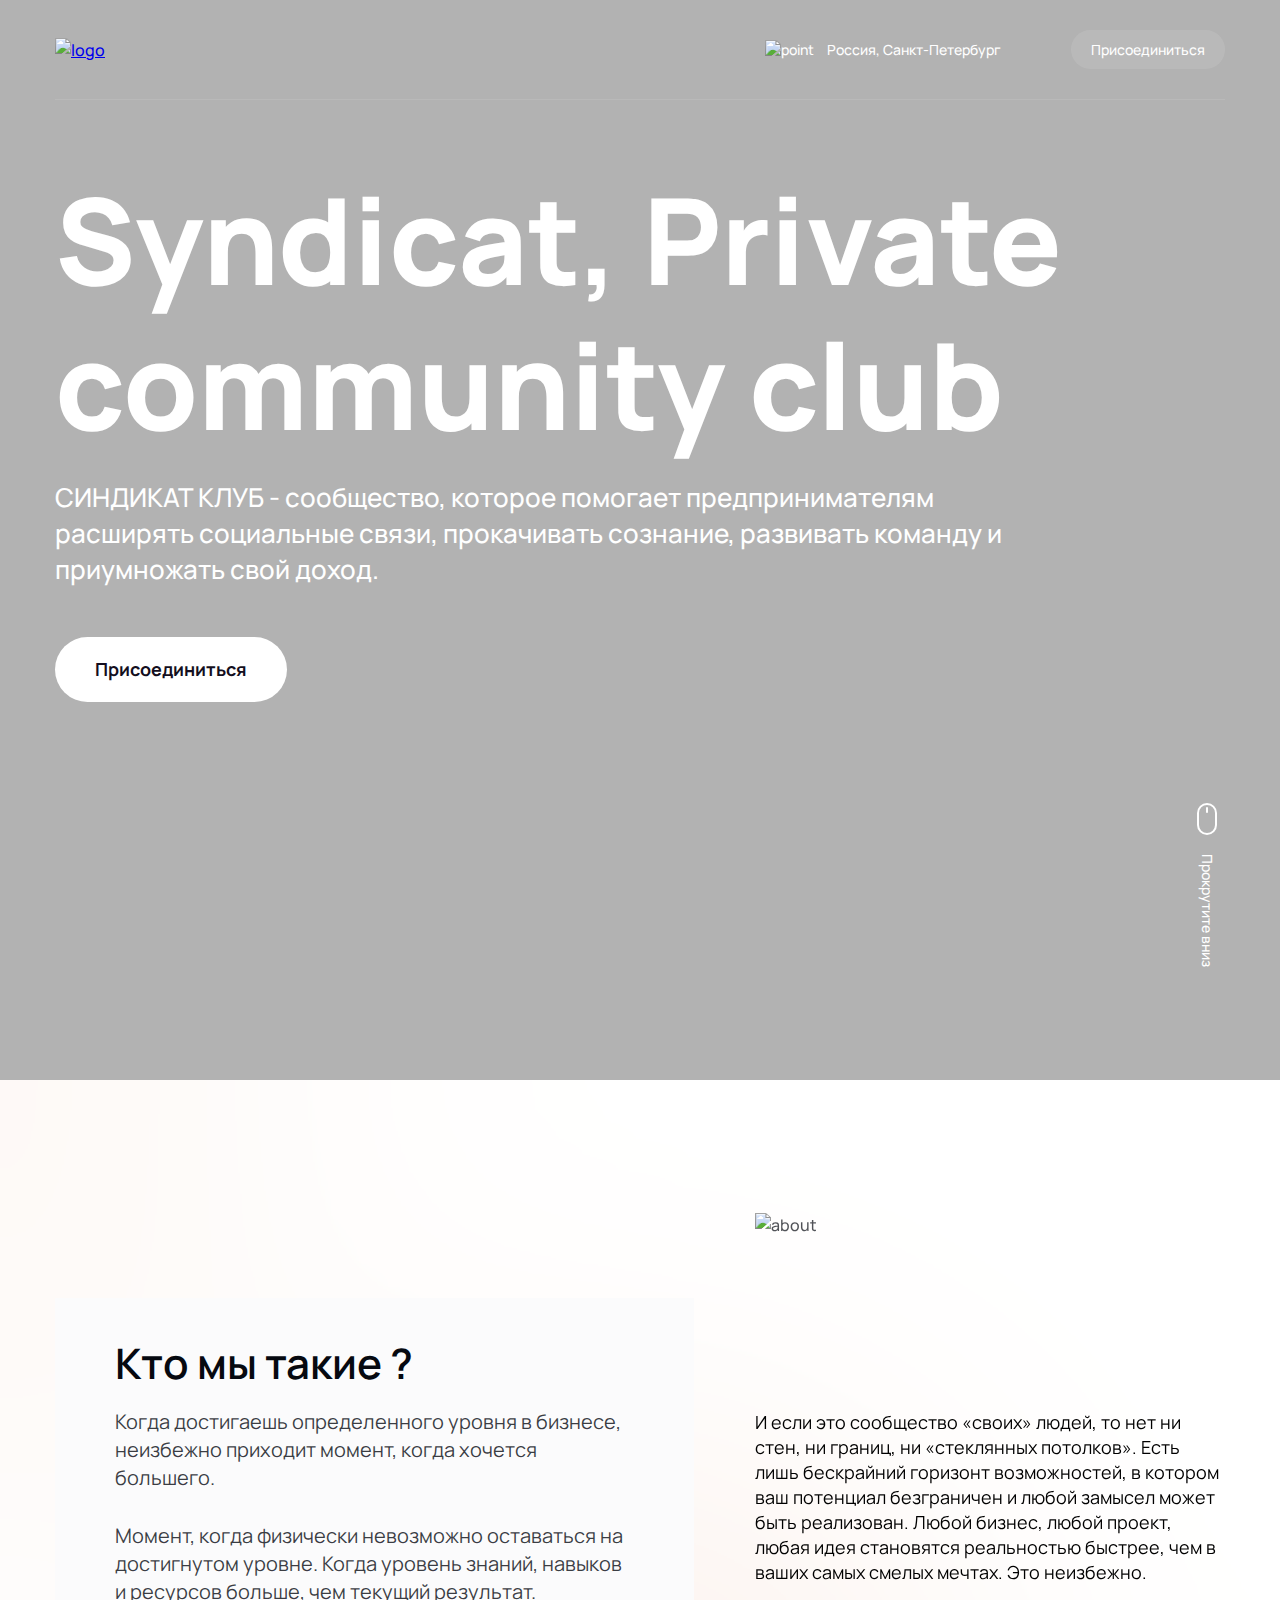
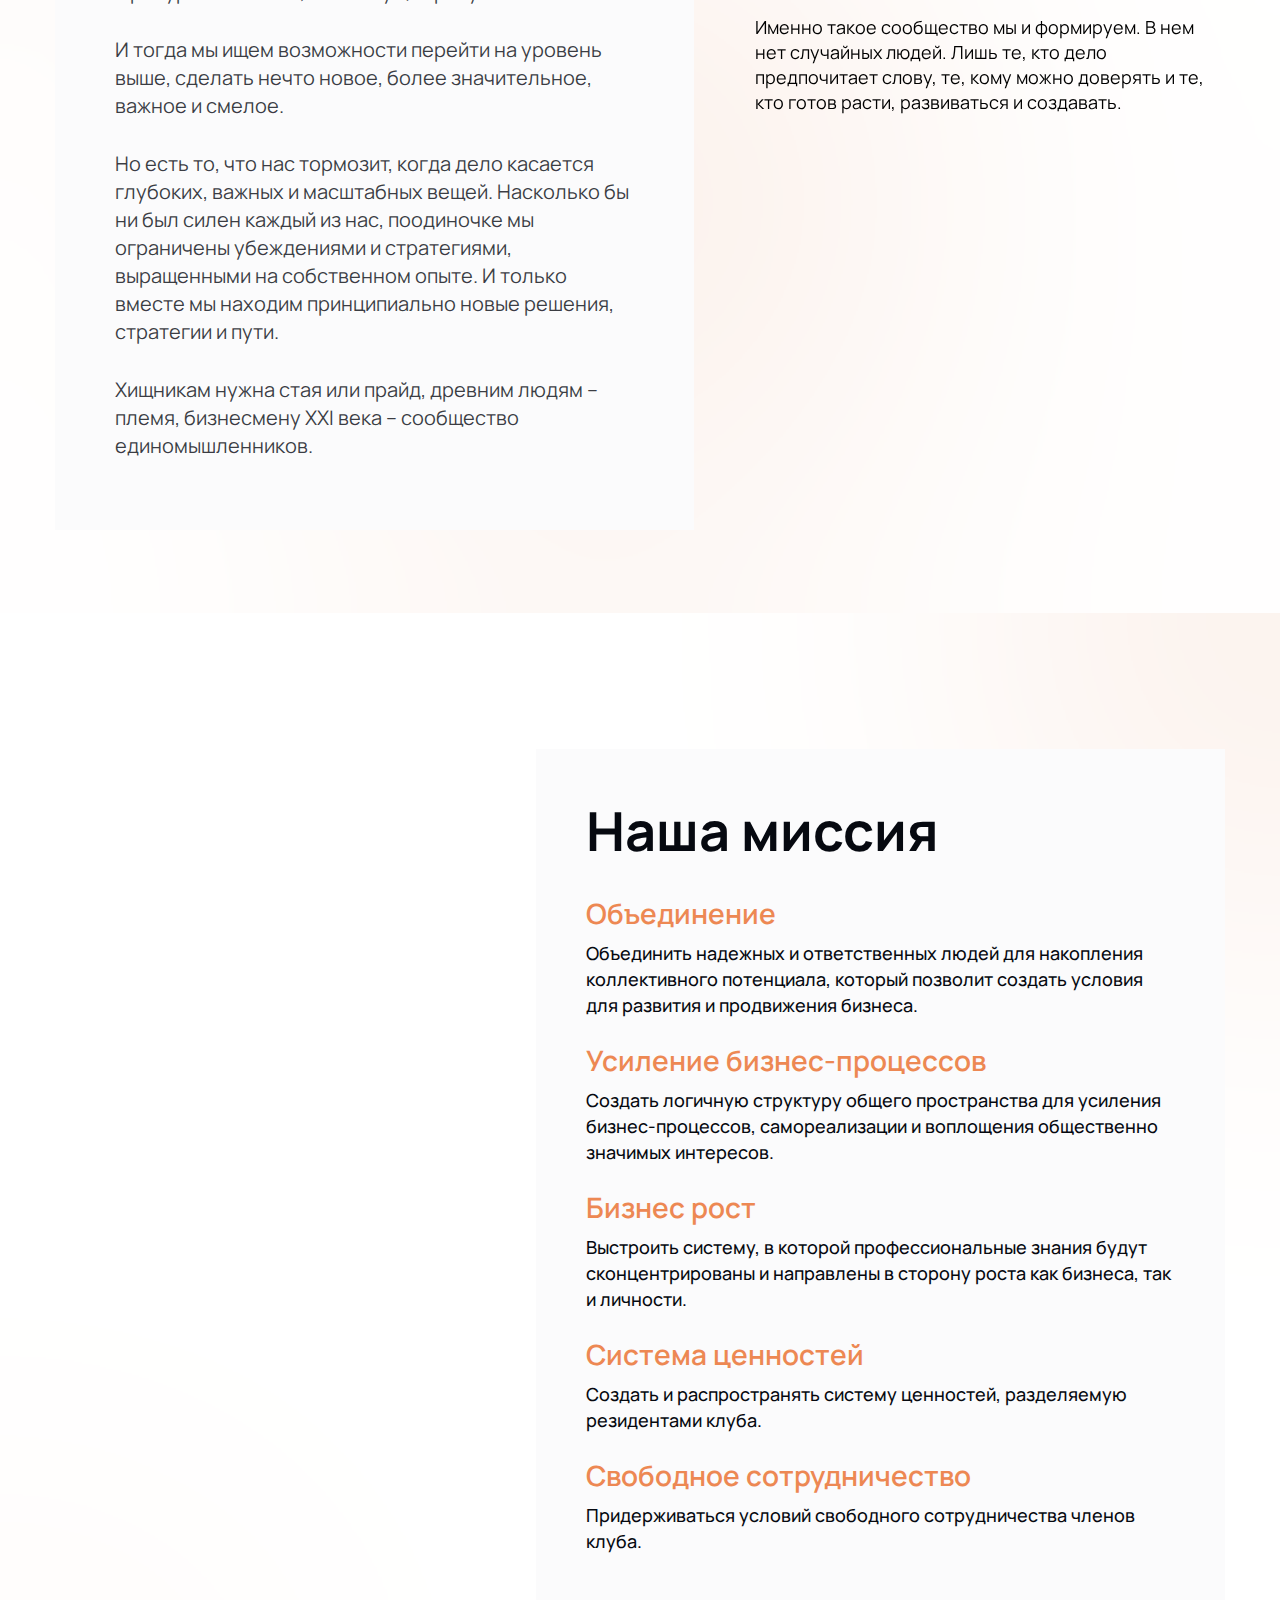
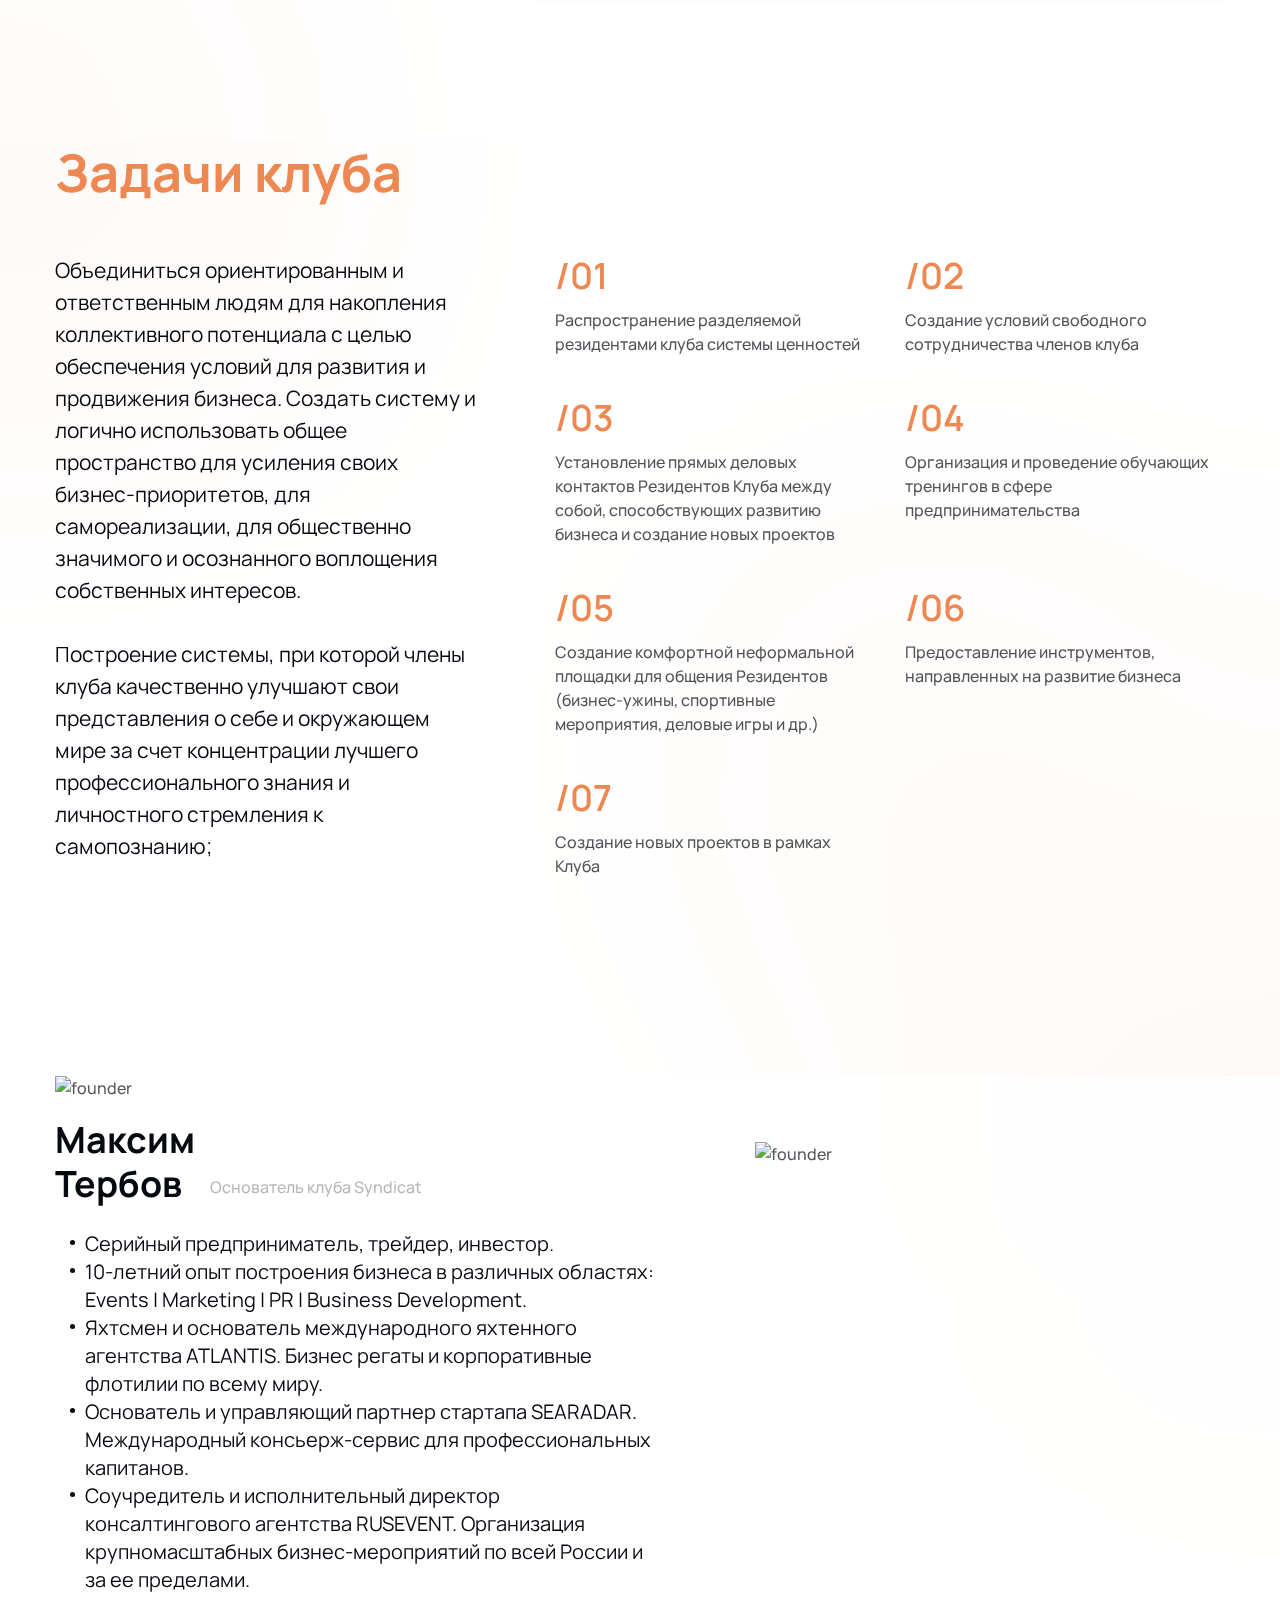
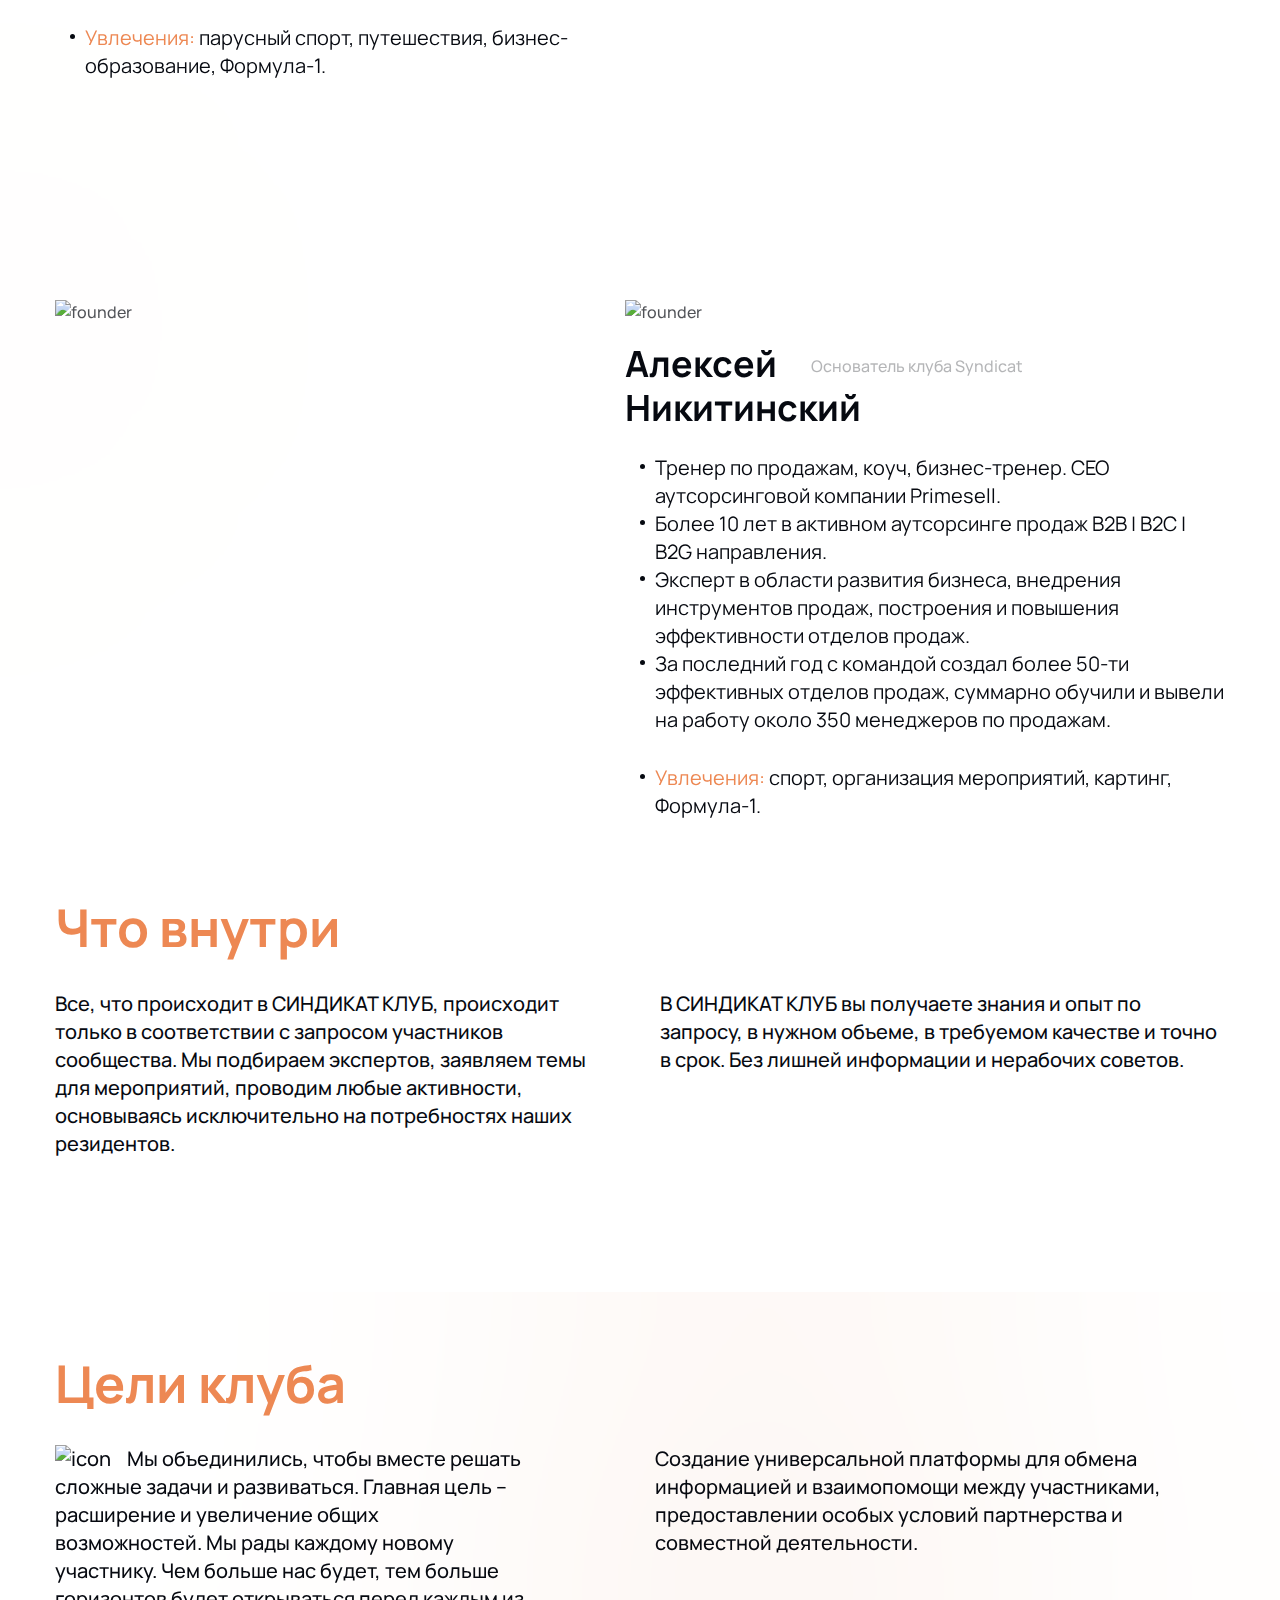
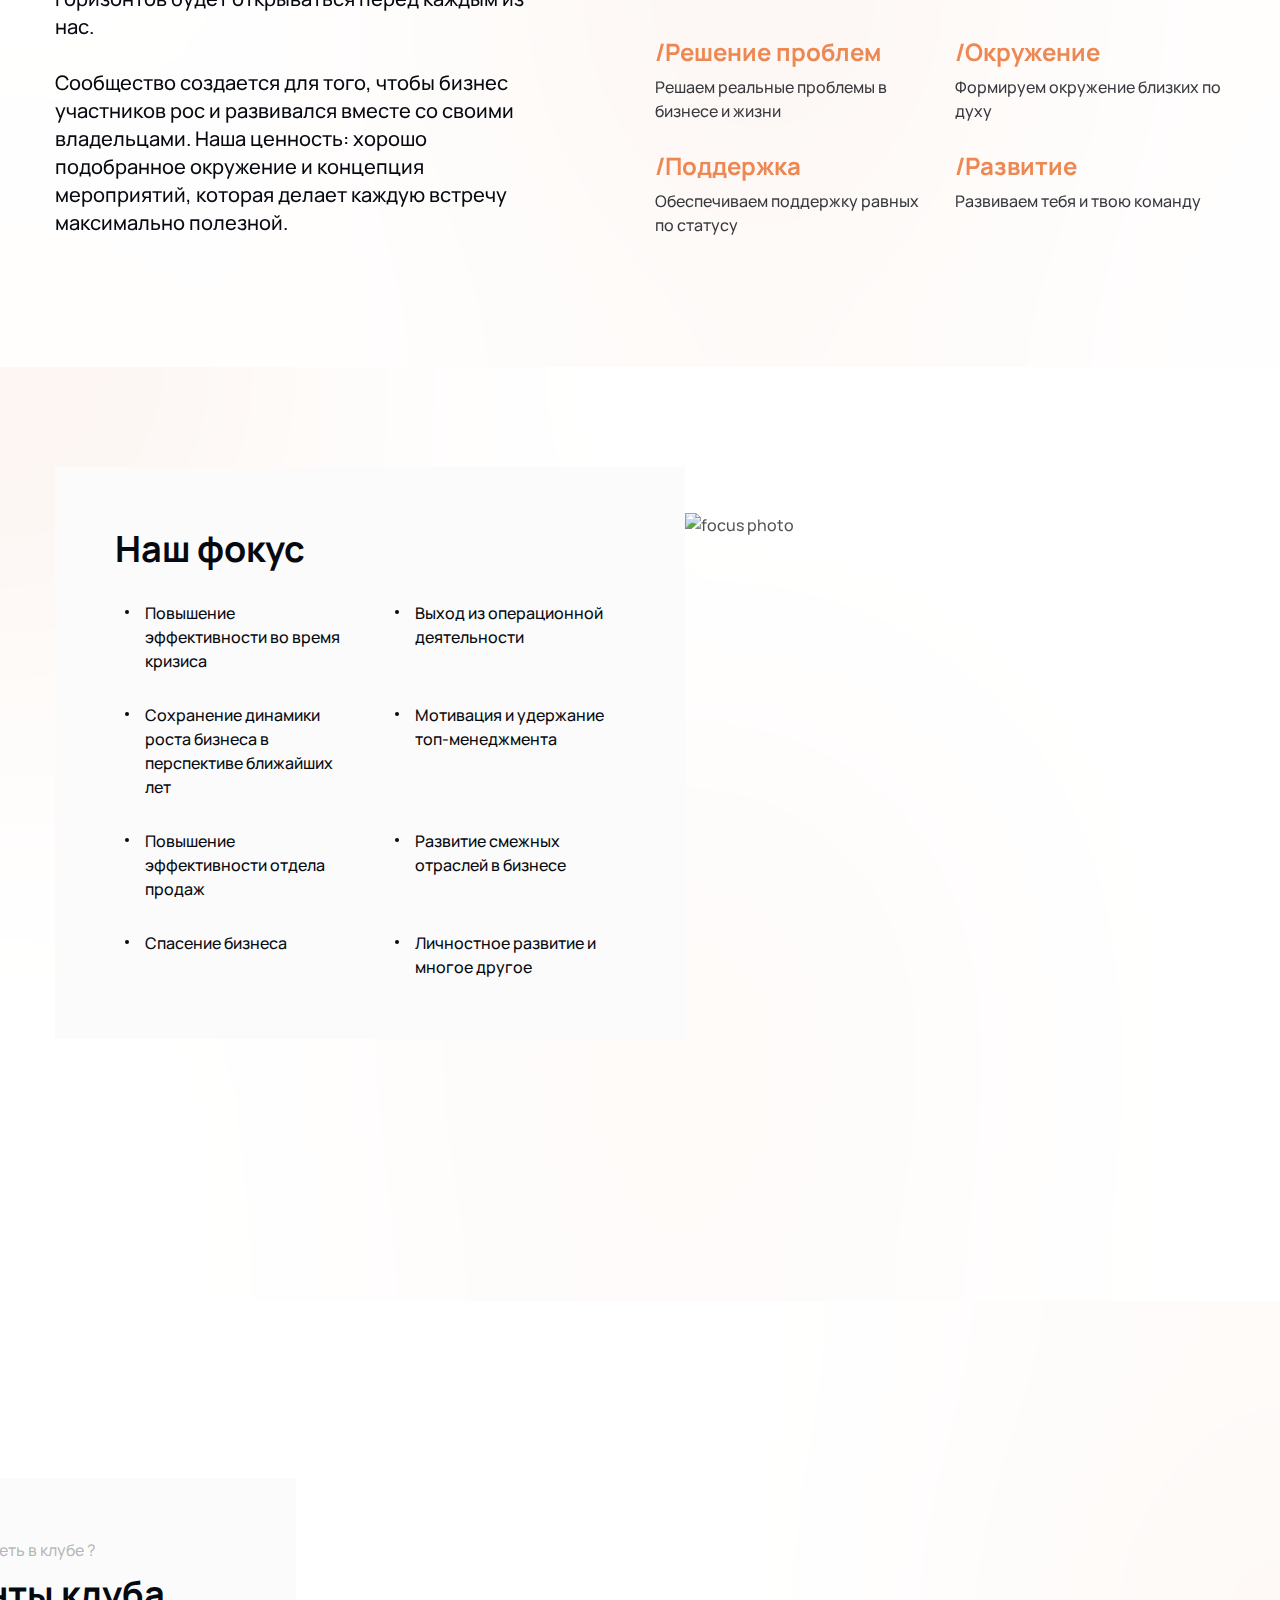
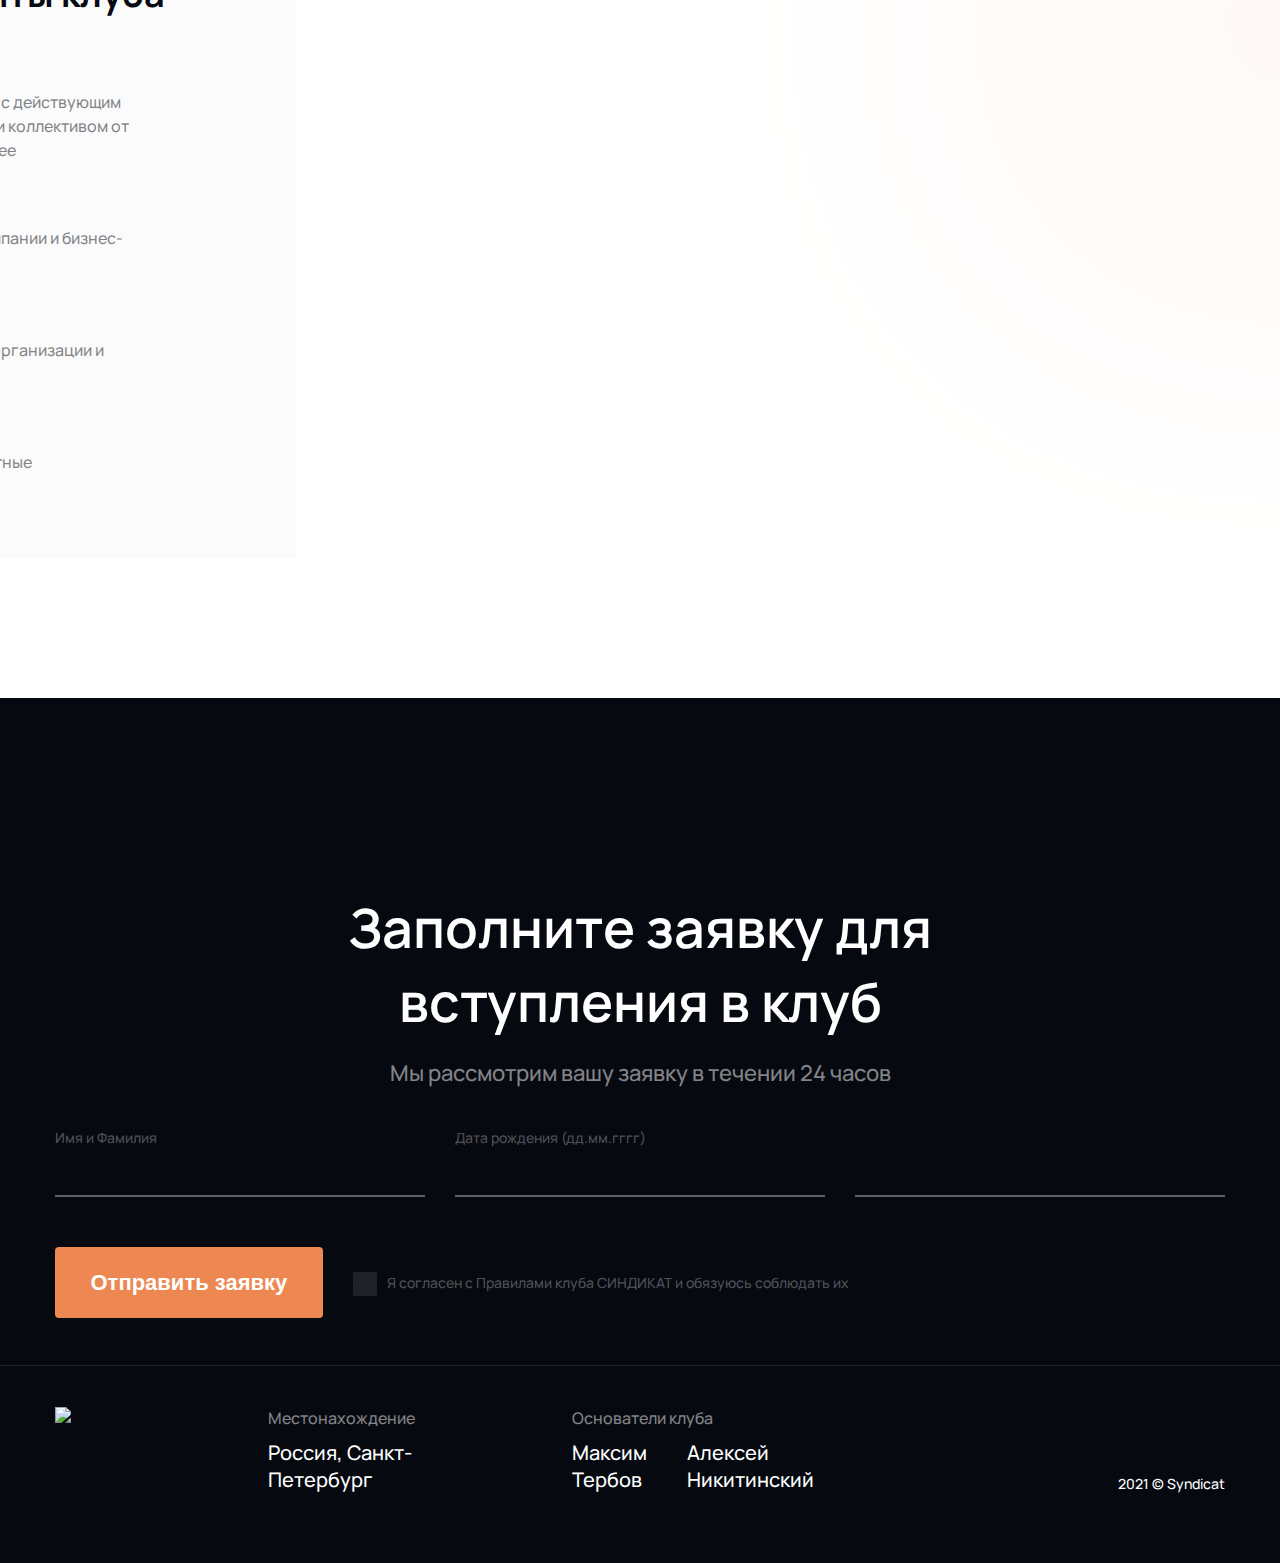
==== index.html @ 89e2ad05 "Update files" ====
<!DOCTYPE html>
<html lang="ru" class="no-js">

<head>
    <meta charset="utf-8">
    <meta http-equiv="X-UA-Compatible" content="IE=edge,chrome=1">
    <title>Syndicat - private community club</title>
    <meta name="viewport" content="width=device-width, initial-scale=1, minimum-scale=1, maximum-scale=1, user-scalable=no">
    <meta name="Description" content="">
    <meta name="Keywords" content="">
    <meta name="author" content="">
    <meta name="robots" content="all">
    <meta name="copyright" content="&copy;(с)2021 My-own.City">
    <!-- Place favicon.ico & apple-touch-icon.png in the root of your domain and delete these references -->
    <link rel="shortcut icon" href="favicon.ico">
    <link rel="apple-touch-icon" href="apple-touch-icon.png">
    <link rel="preconnect" href="https://fonts.googleapis.com">
    <link rel="preconnect" href="https://fonts.gstatic.com" crossorigin>
    <link href="https://fonts.googleapis.com/css2?family=Manrope:wght@200;300;400;500;600;700;800&display=swap" rel="stylesheet">
    <link rel="stylesheet" href="css/bootstrap.min.css">
    <link rel="stylesheet" href="css/animate.css">
    <link href="https://cdn.jsdelivr.net/npm/select2@4.1.0-rc.0/dist/css/select2.min.css" rel="stylesheet" />
    <link rel="stylesheet" href="css/style.css">
    <!-- plugins and scripts at the bottom of this page -->
</head>
    <body>
        <header class="header">
            <div class="container">
                <div class="header__content">
                    <div class="header__logo">
                        <a href="index.html">
                            <img src="images/svg/header-logo.svg" alt="logo">
                        </a>
                    </div>
                    <div class="header__point">
                        <img src="images/svg/point.svg" alt="point">
                        Россия, Санкт-Петербург
                    </div>
                    <div class="header__button">
                        <a href="#footer" class="button-2 scroll-to wow zoomIn" data-wow-duration="1s" data-wow-delay="0.1s">Присоединиться</a>
                    </div>
                </div>
            </div>
        </header>

        <section class="offer">
            <div class="container">
                <div class="offer__content">
                    <h1 class="offer__title wow fadeInLeft" data-wow-duration="1.4s" data-wow-delay="0.2s">
                        Syndicat, <span>Private</span> community club
                    </h1>
                    <div class="offer__description wow fadeInLeft" data-wow-duration="1s" data-wow-delay="0.6s">
                        СИНДИКАТ КЛУБ - сообщество, которое помогает предпринимателям расширять социальные связи, прокачивать сознание, развивать команду и приумножать свой доход.
                    </div>
                    <div class="offer__button">
                        <a href="#footer" class="button scroll-to wow zoomIn" data-wow-duration="1s" data-wow-delay="0.8s">Присоединиться</a>
                    </div>
                    <div class="offer__scroll">
                        <div class="icon-scroll"></div>
                        <span>Прокрутите вниз</span>
                    </div>
                </div>
            </div>
        </section>

        <section class="about">
            <div class="container">
                <div class="about__content">
                    <div class="about__content--left">
                        <div class="about__content--title wow fadeInDown" data-wow-duration="1s" data-wow-delay="0.2s">
                            Кто мы такие ?
                        </div>
                        <div class="about__content--text text-desktop" >
                            <p class="wow fadeInDown" data-wow-duration="1s" data-wow-delay="0.4s">Когда достигаешь определенного уровня в бизнесе, неизбежно приходит момент, когда хочется большего.</p>
                            <p class="wow fadeInDown" data-wow-duration="1s" data-wow-delay="0.6s">Момент, когда физически невозможно оставаться на достигнутом уровне. Когда уровень знаний, навыков и ресурсов больше, чем текущий результат.</p>
                            <p class="wow fadeInDown" data-wow-duration="1s" data-wow-delay="0.8s">И тогда мы ищем возможности перейти на уровень выше, сделать нечто новое, более значительное, важное и смелое.</p>
                            <p class="wow fadeInDown" data-wow-duration="1s" data-wow-delay="0.9s">Но есть то, что нас тормозит, когда дело касается глубоких, важных и масштабных вещей. Насколько бы ни был силен каждый из нас, поодиночке мы ограничены убеждениями и стратегиями, выращенными на собственном опыте. И только вместе мы находим принципиально новые решения, стратегии и пути.</p>
                            <p class="wow fadeInDown" data-wow-duration="1s" data-wow-delay="1s">Хищникам нужна стая или прайд, древним людям – племя, бизнесмену XXI века – сообщество единомышленников.</p>
                        </div>
                        <div class="about__content--text text-mobile">
                            <p class="wow fadeInDown" data-wow-duration="1.2s" data-wow-delay="0.5s">
                                И если это сообщество «своих» людей, то нет ни стен, ни границ, ни «стеклянных потолков». Есть лишь бескрайний горизонт возможностей, в котором ваш потенциал безграничен и любой замысел может быть реализован. Любой бизнес, любой проект, любая идея становятся реальностью быстрее, чем в ваших самых смелых мечтах. Это неизбежно. 
                            </p>
                            <p class="wow fadeInDown" data-wow-duration="1.2s" data-wow-delay="0.7s">
                                Именно такое сообщество мы и формируем. В нем нет случайных людей. Лишь те, кто дело предпочитает слову, те, кому можно доверять и те, кто готов расти, развиваться и создавать.
                            </p>
                        </div>
                    </div>
                    <div class="about__content--right">
                        <div class="about__content--image">
                            <img src="images/jpg/about-photo.png" alt="about">
                        </div>
                        <div class="about__content--text">
                            <p class="wow fadeInDown" data-wow-duration="1.2s" data-wow-delay="0.5s">
                                И если это сообщество «своих» людей, то нет ни стен, ни границ, ни «стеклянных потолков». Есть лишь бескрайний горизонт возможностей, в котором ваш потенциал безграничен и любой замысел может быть реализован. Любой бизнес, любой проект, любая идея становятся реальностью быстрее, чем в ваших самых смелых мечтах. Это неизбежно. 
                            </p>
                            <p class="wow fadeInDown" data-wow-duration="1.2s" data-wow-delay="0.7s">
                                Именно такое сообщество мы и формируем. В нем нет случайных людей. Лишь те, кто дело предпочитает слову, те, кому можно доверять и те, кто готов расти, развиваться и создавать.
                            </p>
                        </div>
                    </div>
                </div>
            </div>
        </section>

        <section class="mission">
            <div class="container">
                <div class="mission__content">
                    <div class="mission__content--left">
                        <img src="images/jpg/mission-photo.png" alt="mission-photo" class="photo-desktop">
                        <img src="images/jpg/mission-photo-mobile.png" alt="mission-photo" class="photo-mobile">
                    </div>
                    <div class="mission__content--right">
                        <div class="mission__content--title wow fadeInDown" data-wow-duration="1s" data-wow-delay="0.4s">
                            Наша миссия
                        </div>
                        <div class="mission__content--text">
                            <p class="wow fadeInDown" data-wow-duration="1s" data-wow-delay="0.4s">
                                <span>Объединение</span>
                                Объединить надежных и ответственных людей для накопления коллективного потенциала, который позволит создать условия для развития и продвижения бизнеса. 
                            </p>
                            <p class="wow fadeInDown" data-wow-duration="1s" data-wow-delay="0.4s">
                                <span>Усиление бизнес-процессов</span>
                                Создать логичную структуру общего пространства для усиления бизнес-процессов, самореализации и воплощения общественно значимых интересов.
                            </p>
                            <p class="wow fadeInDown" data-wow-duration="1s" data-wow-delay="0.4s">
                                <span>Бизнес рост</span>
                                Выстроить систему, в которой профессиональные знания будут сконцентрированы и направлены в сторону роста как бизнеса, так и личности.
                            </p>
                            <p class="wow fadeInDown" data-wow-duration="1s" data-wow-delay="0.4s">
                                <span>Система ценностей</span>
                                Создать и распространять систему ценностей, разделяемую резидентами клуба.
                            </p>
                            <p class="wow fadeInDown" data-wow-duration="1s" data-wow-delay="0.4s">
                                <span>Свободное сотрудничество</span>
                                Придерживаться условий свободного сотрудничества членов клуба.
                            </p>
                        </div>
                    </div>
                </div>
            </div>
        </section>

        <section class="tasks">
            <div class="container tasks__container">
                <div class="tasks__content">
                    <div class="tasks__content--title" class="wow fadeInDown" data-wow-duration="1s" data-wow-delay="0.4s">
                        Задачи клуба
                    </div>
                    <div class="tasks__info">
                        <div class="tasks__info--left">
                            <p class="wow fadeInDown" data-wow-duration="1s" data-wow-delay="0.4s">
                                Объединиться ориентированным и ответственным людям для накопления коллективного потенциала с целью обеспечения условий для развития и продвижения бизнеса. Создать систему и логично использовать общее пространство для усиления своих бизнес-приоритетов, для самореализации, для общественно значимого и осознанного воплощения собственных интересов.
                            </p>
                            <p class="wow fadeInDown" data-wow-duration="1s" data-wow-delay="0.4s">
                                Построение системы, при которой члены клуба качественно улучшают свои представления о себе и окружающем мире за счет концентрации лучшего профессионального знания и личностного стремления к самопознанию;
                            </p>
                        </div>
                        <div class="tasks__info--right">
                            <div class="tasks__info--list">
                                <div class="tasks__info--item wow fadeInDown" data-wow-duration="1s" data-wow-delay="0.4s">
                                    <span>/01</span>
                                    Распространение разделяемой резидентами клуба системы ценностей
                                </div>
                                <div class="tasks__info--item wow fadeInDown" data-wow-duration="1s" data-wow-delay="0.4s">
                                    <span>/02</span>
                                    Создание условий свободного сотрудничества членов клуба
                                </div>
                                <div class="tasks__info--item wow fadeInDown" data-wow-duration="1s" data-wow-delay="0.4s">
                                    <span>/03</span>
                                    Установление прямых деловых контактов Резидентов Клуба между собой, способствующих развитию бизнеса и создание новых проектов
                                </div>
                                <div class="tasks__info--item wow fadeInDown" data-wow-duration="1s" data-wow-delay="0.4s">
                                    <span>/04</span>
                                    Организация и проведение обучающих тренингов в сфере предпринимательства
                                </div>
                                <div class="tasks__info--item wow fadeInDown" data-wow-duration="1s" data-wow-delay="0.4s">
                                    <span>/05</span>
                                    Создание комфортной неформальной площадки для общения Резидентов  (бизнес-ужины, спортивные мероприятия, деловые игры и др.)
                                </div>
                                <div class="tasks__info--item wow fadeInDown" data-wow-duration="1s" data-wow-delay="0.4s">
                                    <span>/06</span>
                                    Предоставление инструментов, направленных на развитие бизнеса
                                </div>
                                <div class="tasks__info--item wow fadeInDown" data-wow-duration="1s" data-wow-delay="0.4s">
                                    <span>/07</span>
                                    Создание новых проектов в рамках Клуба
                                </div>
                            </div>
                        </div>
                    </div>
                </div>
            </div>
            <div class="founder">
                <div class="container">
                    <div class="founder__content">
                        <div class="founder__list">
                            <div class="founder__item type-1">
                                <div class="founder__item--left">
                                    <div class="founder__item--image">
                                        <img src="images/svg/founder.svg" alt="founder">
                                    </div>
                                    <div class="founder__item--name wow fadeInDown" data-wow-duration="1s" data-wow-delay="0.4s">
                                        Максим <br>Тербов
                                        <span>Основатель клуба Syndicat</span>
                                    </div>
                                    <div class="founder__item--text">
                                        <ul>
                                            <li class="wow fadeInDown" data-wow-duration="1s" data-wow-delay="0.4s">
                                                Серийный предприниматель, трейдер, инвестор. 
                                            </li>
                                            <li class="wow fadeInDown" data-wow-duration="1s" data-wow-delay="0.4s">
                                                10-летний опыт построения бизнеса в различных областях: Events | Marketing | PR | Business Development. 
                                            </li>
                                            <li class="wow fadeInDown" data-wow-duration="1s" data-wow-delay="0.4s">
                                                Яхтсмен и основатель международного яхтенного агентства ATLANTIS. Бизнес регаты и корпоративные флотилии по всему миру.
                                            </li>
                                            <li class="wow fadeInDown" data-wow-duration="1s" data-wow-delay="0.4s">
                                                Основатель и управляющий партнер стартапа SEARADAR. Международный консьерж-сервис для профессиональных капитанов.
                                            </li>
                                            <li class="wow fadeInDown" data-wow-duration="1s" data-wow-delay="0.4s">
                                                Соучредитель и исполнительный директор консалтингового агентства RUSEVENT. Организация крупномасштабных бизнес-мероприятий по всей России и за ее пределами.
                                            </li>
                                            <li class="last wow fadeInDown" data-wow-duration="1s" data-wow-delay="0.4s">
                                                <span>Увлечения:</span> парусный спорт, путешествия, бизнес-образование, Формула-1.
                                            </li>
                                        </ul>
                                    </div>
                                </div>
                                <div class="founder__item--right">
                                    <div class="founder__item--photo">
                                        <img src="images/jpg/founder-1.jpg" alt="founder">
                                    </div>
                                </div>
                            </div>
                            <div class="founder__item type-2">
                                <div class="founder__item--left">
                                    <div class="founder__item--photo">
                                        <img src="images/jpg/founder-2.jpg" alt="founder">
                                    </div>
                                </div>
                                <div class="founder__item--right">
                                    <div class="founder__item--image">
                                        <img src="images/svg/founder.svg" alt="founder">
                                    </div>
                                    <div class="founder__item--name wow fadeInDown" data-wow-duration="1s" data-wow-delay="0.4s">
                                        Алексей <br>Никитинский 
                                        <span>Основатель клуба Syndicat</span>
                                    </div>
                                    <div class="founder__item--text">
                                        <ul>
                                            <li class="wow fadeInDown" data-wow-duration="1s" data-wow-delay="0.4s">
                                                Тренер по продажам, коуч, бизнес-тренер.  CEO аутсорсинговой компании Primesell.
                                            </li>
                                            <li class="wow fadeInDown" data-wow-duration="1s" data-wow-delay="0.4s">
                                                Более 10 лет в активном аутсорсинге продаж B2B | B2C | B2G направления.
                                            </li>
                                            <li class="wow fadeInDown" data-wow-duration="1s" data-wow-delay="0.4s">
                                                Эксперт в области развития бизнеса, внедрения инструментов продаж, построения и повышения эффективности отделов продаж.
                                            </li>
                                            <li class="wow fadeInDown" data-wow-duration="1s" data-wow-delay="0.4s">
                                                За последний год с командой создал более 50-ти эффективных отделов продаж, суммарно обучили и вывели на работу около 350 менеджеров по продажам. 
                                            </li>
                                            <li class="last wow fadeInDown" data-wow-duration="1s" data-wow-delay="0.4s">
                                                <span>Увлечения:</span> спорт, организация мероприятий, картинг, Формула-1.
                                            </li>
                                        </ul>
                                    </div>
                                </div>
                            </div>
                        </div>
                    </div>
                </div>
            </div>
        </section>

        <section class="inside">
            <div class="container">
                <div class="inside__content">
                    <div class="inside__title title wow fadeInDown" data-wow-duration="1s" data-wow-delay="0.4s">
                        Что внутри
                    </div>
                    <div class="inside__text">
                        <p class="wow fadeInDown" data-wow-duration="1s" data-wow-delay="0.4s">
                            Все, что происходит в СИНДИКАТ КЛУБ, происходит только в соответствии с запросом участников сообщества. Мы подбираем экспертов, заявляем темы для мероприятий, проводим любые активности, основываясь исключительно на потребностях наших резидентов.
                        </p>
                        <p class="wow fadeInDown" data-wow-duration="1s" data-wow-delay="0.4s">
                            В СИНДИКАТ КЛУБ вы получаете знания и опыт по запросу, в нужном объеме, в требуемом качестве и точно в срок. Без лишней информации и нерабочих советов.
                        </p>
                    </div>
                    <div class="inside__photo">
                        <img src="images/jpg/image-syndicat.jpg" alt="">
                    </div>
                </div>
            </div>
        </section>

        <section class="goals">
            <div class="container">
                <div class="goals__title title wow fadeInDown" data-wow-duration="1s" data-wow-delay="0.4s">
                    Цели клуба
                </div>
                <div class="goals__content">
                    <div class="goals__content--left">
                        <p class="wow fadeInDown" data-wow-duration="1s" data-wow-delay="0.4s">
                            <img src="images/jpg/icon.png" alt="icon"> Мы объединились, чтобы вместе решать сложные задачи и развиваться. Главная цель – расширение и увеличение общих возможностей. Мы рады каждому новому участнику. Чем больше нас будет, тем больше горизонтов будет открываться перед каждым из нас.
                        </p>
                        <p class="wow fadeInDown" data-wow-duration="1s" data-wow-delay="0.4s">
                            Сообщество создается для того, чтобы бизнес участников рос и развивался вместе со своими владельцами. Наша ценность: хорошо подобранное окружение и концепция мероприятий, которая делает каждую встречу максимально полезной.
                        </p>
                    </div>
                    <div class="goals__content--right">
                        <div class="goals__content--text wow fadeInDown" data-wow-duration="1s" data-wow-delay="0.4s">
                            Создание универсальной платформы для обмена информацией и взаимопомощи между участниками, предоставлении особых условий партнерства и совместной деятельности.
                        </div>
                        <div class="goals__content--list">
                            <div class="goals__content--item wow fadeInDown" data-wow-duration="1s" data-wow-delay="0.4s">
                                <span>/Решение проблем</span>
                                Решаем реальные проблемы в бизнесе и жизни
                            </div>
                            <div class="goals__content--item wow fadeInDown" data-wow-duration="1s" data-wow-delay="0.4s">
                                <span>/Окружение</span>
                                Формируем окружение близких по духу
                            </div>
                            <div class="goals__content--item wow fadeInDown" data-wow-duration="1s" data-wow-delay="0.4s">
                                <span>/Поддержка</span>
                                Обеспечиваем поддержку равных по статусу
                            </div>
                            <div class="goals__content--item wow fadeInDown" data-wow-duration="1s" data-wow-delay="0.4s">
                                <span>/Развитие</span>
                                Развиваем тебя и твою команду
                            </div>
                        </div>
                    </div>
                </div>
            </div>
        </section>

        <section class="focus">
            <div class="container">
                <div class="focus__content">
                    <div class="focus__content--left">
                        <div class="focus__content--title wow fadeInDown" data-wow-duration="1s" data-wow-delay="0.4s">
                            Наш фокус
                        </div>
                        <div class="focus__content--list">
                            <div class="focus__content--item wow fadeInDown" data-wow-duration="1s" data-wow-delay="0.4s">
                                Повышение эффективности во время кризиса
                            </div>
                            <div class="focus__content--item wow fadeInDown" data-wow-duration="1s" data-wow-delay="0.4s">
                                Выход из операционной деятельности
                            </div>
                            <div class="focus__content--item wow fadeInDown" data-wow-duration="1s" data-wow-delay="0.4s">
                                Сохранение динамики роста бизнеса в перспективе ближайших лет
                            </div>
                            <div class="focus__content--item wow fadeInDown" data-wow-duration="1s" data-wow-delay="0.4s">
                                Мотивация и удержание топ-менеджмента
                            </div>
                            <div class="focus__content--item wow fadeInDown" data-wow-duration="1s" data-wow-delay="0.4s">
                                Повышение эффективности отдела продаж
                            </div>
                            <div class="focus__content--item wow fadeInDown" data-wow-duration="1s" data-wow-delay="0.4s">
                                Развитие смежных отраслей в бизнесе 
                            </div>
                            <div class="focus__content--item wow fadeInDown" data-wow-duration="1s" data-wow-delay="0.4s">
                                Спасение бизнеса
                            </div>
                            <div class="focus__content--item wow fadeInDown" data-wow-duration="1s" data-wow-delay="0.4s">
                                Личностное развитие и многое другое
                            </div>
                        </div>
                    </div>
                    <div class="focus__content--right">
                        <img src="images/jpg/focus-photo.jpg" alt="focus photo">
                    </div>
                </div>
            </div>
        </section>

        <section class="businessman">
            <div class="container">
                <div class="businessman__content">
                    <div class="businessman__content--left">
                        <img src="images/jpg/businessman-photo.jpg" alt="businessman">
                    </div>
                    <div class="businessman__content--right">
                        <div class="businessman__content--subtitle wow fadeInDown" data-wow-duration="1s" data-wow-delay="0.4s">
                            Кого мы хотим видеть в клубе ?
                        </div>
                        <div class="businessman__content--title wow fadeInDown" data-wow-duration="1s" data-wow-delay="0.4s">
                            Резиденты клуба
                        </div>
                        <div class="businessman__content--list">
                            <div class="businessman__content--item wow fadeInDown" data-wow-duration="1s" data-wow-delay="0.4s">
                                <div class="businessman__content--icon">
                                    <img src="images/svg/icon-1.svg" alt="icon">
                                </div>
                                Предприниматели с действующим бизнесом от 2 лет и коллективом от 5-10 человек и более
                            </div>
                            <div class="businessman__content--item wow fadeInDown" data-wow-duration="1s" data-wow-delay="0.4s">
                                <div class="businessman__content--icon">
                                    <img src="images/svg/icon-2.svg" alt="icon">
                                </div>
                                Коммерческие компании и бизнес-сообщества
                            </div>
                            <div class="businessman__content--item wow fadeInDown" data-wow-duration="1s" data-wow-delay="0.4s">
                                <div class="businessman__content--icon">
                                    <img src="images/svg/icon-3.svg" alt="icon">
                                </div>
                                Некоммерческие организации и сообщества
                            </div>
                            <div class="businessman__content--item wow fadeInDown" data-wow-duration="1s" data-wow-delay="0.4s">
                                <div class="businessman__content--icon">
                                    <img src="images/svg/icon-4.svg" alt="icon">
                                </div>
                                Бизнесмены и частные предприниматели
                            </div>
                        </div>
                    </div>
                </div>
            </div>
        </section>

        <footer class="footer" id="footer">
            <div class="container">
                <!-- <div class="footer__content">
                    <div class="footer__content--info">
                        <div class="footer__content--title wow fadeInDown" data-wow-duration="1s" data-wow-delay="0.4s">
                            Введите промокод, чтобы вступить в клуб
                        </div>
                        <div class="footer__content--subtitle wow fadeInDown" data-wow-duration="1s" data-wow-delay="0.4s">
                            Если у вас нет промокода, вы можете получить его у одного из участников клуба!
                        </div>
                        <form action="#" class="footer__content--form form promocode">
                            <div class="form__row">
                                <div class="form__input">
                                    <input type="text" placeholder="27FRWDFST" minlength="9" maxlength="9">
                                </div>
                                <div class="form__button">
                                    <button class="button-3">
                                        Далее
                                    </button>
                                </div>
                            </div>
                            <div class="form__error">
                                Вы ввели неверный промокод
                            </div>
                        </form>
                    </div>
                </div> -->
                <div class="footer__form-block">
                    <div class="footer__content--info">
                        <div class="footer__content--title wow fadeInDown" data-wow-duration="1s" data-wow-delay="0.4s">
                            Заполните заявку для вступления в клуб
                        </div>
                        <div class="footer__content--subtitle wow fadeInDown" data-wow-duration="1s" data-wow-delay="0.4s">
                            Мы рассмотрим вашу заявку в течении 24 часов
                        </div>
                        <form class="footer__content--form form material" role="form" id="test-form">
                            <div class="form__row">
                                <div class="form__input">
                                    <input type="text" name="field_1" autocomplete="off">
                                    <hr>
                                    <label>Имя и Фамилия</label>
                                </div>
                                <div class="form__input">
                                    <input type="text" name="filed_2" autocomplete="off">
                                    <hr>
                                    <label>Дата рождения (дд.мм.гггг)</label>
                                </div>
                                <div class="form__input">
                                    <input type="text" name="code" placeholder="27FRWDFST" minlength="6" maxlength="9">
                                </div>
                                <!-- <div class="form__input">
                                    <input type="text" name="field_3" autocomplete="off">
                                    <hr>
                                    <label>Никнейм в Telegram</label>
                                </div> -->
                            </div>
                            <!-- <div class="form__row">
                                <div class="form__input">
                                    <input type="text" name="field_4" autocomplete="off">
                                    <hr>
                                    <label>Телефон</label>
                                </div>
                                <div class="form__select">
                                    <div class="dropdown">
                                        <label class="dropdown-label">Профессиональная занятость</label>
                                        <div class="dropdown-list">
                                            <div class="checkbox">
                                                <input type="checkbox" name="dropdown-group" class="check checkbox-custom" id="checkbox-custom_01"/>
                                                <label for="checkbox-custom_01" class="checkbox-custom-label">Наёмный сотрудник</label>
                                            </div>
                                            <div class="checkbox">
                                                <input type="checkbox" name="dropdown-group" class="check checkbox-custom" id="checkbox-custom_02"/>
                                                <label for="checkbox-custom_02" class="checkbox-custom-label">Предприниматель</label>
                                            </div>
                                            <div class="checkbox">
                                                <input type="checkbox" name="dropdown-group" class="check checkbox-custom" id="checkbox-custom_03"/>
                                                <label for="checkbox-custom_03" class="checkbox-custom-label">Работаю в найме и развиваю бизнес</label>
                                            </div>
                                            <div class="checkbox">
                                                <input type="checkbox" name="dropdown-group" class="check checkbox-custom" id="checkbox-custom_04"/>
                                                <label for="checkbox-custom_04" class="checkbox-custom-label">Не работаю</label>
                                            </div>
                                        </div>
                                    </div>
                                </div>
                                <div class="form__input">
                                    <input type="text" name="field_6" autocomplete="off">
                                    <hr>
                                    <label>Сфера профессиональной деятельности</label>
                                </div>
                            </div>
                            <div class="form__row">
                                <div class="form__input">
                                    <input type="text" name="field_7" autocomplete="off">
                                    <hr>
                                    <label>Ваши сильные качества (не менее 3)</label>
                                </div>
                                <div class="form__input">
                                    <input type="text" name="field_8" autocomplete="off">
                                    <hr>
                                    <label>Какие качества вы хотели бы приобрести либо прокачать ?</label>
                                </div>
                                <div class="form__select">
                                    <div class="dropdown">
                                        <label class="dropdown-label">Что наиболее интересно для вас ?</label>
                                        <div class="dropdown-list">
                                            <div class="checkbox">
                                                <input type="checkbox" name="dropdown-group" class="check checkbox-custom" id="checkbox-1"/>
                                                <label for="checkbox-1" class="checkbox-custom-label">Развлечение и активное времяпровождение</label>
                                            </div>
                                            <div class="checkbox">
                                                <input type="checkbox" name="dropdown-group" class="check checkbox-custom" id="checkbox-2"/>
                                                <label for="checkbox-2" class="checkbox-custom-label">Полезные знакомства</label>
                                            </div>
                                            <div class="checkbox">
                                                <input type="checkbox" name="dropdown-group" class="check checkbox-custom" id="checkbox-3"/>
                                                <label for="checkbox-3" class="checkbox-custom-label">Бизнес-встречи</label>
                                            </div>
                                            <div class="checkbox">
                                                <input type="checkbox" name="dropdown-group" class="check checkbox-custom" id="checkbox-4"/>
                                                <label for="checkbox-4" class="checkbox-custom-label">Обучающие мероприятия</label>
                                            </div>
                                            <div class="checkbox">
                                                <input type="checkbox" name="dropdown-group" class="check checkbox-custom" id="checkbox-5"/>
                                                <label for="checkbox-5" class="checkbox-custom-label">Спорт</label>
                                            </div>
                                            <div class="checkbox">
                                                <input type="checkbox" name="dropdown-group" class="check checkbox-custom" id="checkbox-6"/>
                                                <label for="checkbox-6" class="checkbox-custom-label">Спорт</label>
                                            </div>
                                        </div>
                                    </div>
                                </div>
                            </div> -->
                            <div class="form__row">
                                <div class="form__button">
                                    <button class="button-3" type="submit" id="submit-form">
                                        Отправить заявку
                                    </button>
                                </div>
                                <div class="form__policy">
                                    <div class="checkbox">
                                        <input type="checkbox" name="dropdown-group" class="check checkbox-custom" id="checkbox-policy"/>
                                        <label for="checkbox-policy" class="checkbox-custom-label">Я согласен с Правилами клуба СИНДИКАТ и обязуюсь соблюдать их</label>
                                    </div>
                                </div>
                            </div>
                        </form>
                    </div>
                </div>
            </div>
            <div class="footer__bottom">
                <div class="container">
                    <div class="footer__bottom--content">
                        <div class="footer__logo">
                            <img src="images/svg/footer-logo.svg" alt="footer logo">
                        </div>
                        <div class="footer__point wow fadeInDown" data-wow-duration="1s" data-wow-delay="0.4s">
                            <span>Местонахождение</span>
                            Россия, Санкт-Петербург
                        </div>
                        <div class="footer__founders wow fadeInDown" data-wow-duration="1s" data-wow-delay="0.4s">
                            <span>Основатели клуба</span>
                            <div class="footer__founders--list">
                                <div class="footer__founders--item wow fadeInDown" data-wow-duration="1s" data-wow-delay="0.4s">
                                    Максим <br>Тербов
                                </div>
                                <div class="footer__founders--item wow fadeInDown" data-wow-duration="1s" data-wow-delay="0.4s">
                                    Алексей <br>Никитинский
                                </div>
                            </div>
                        </div>
                        <div class="footer__copyright wow fadeInDown" data-wow-duration="1s" data-wow-delay="0.4s">
                            2021 © Syndicat
                        </div>
                    </div>
                </div>
            </div>
        </footer>
        
        <script src="js/jquery-3.1.1.min.js"></script>
        <script src="https://cdn.jsdelivr.net/npm/bootstrap@5.0.1/dist/js/bootstrap.bundle.min.js" integrity="sha384-gtEjrD/SeCtmISkJkNUaaKMoLD0//ElJ19smozuHV6z3Iehds+3Ulb9Bn9Plx0x4" crossorigin="anonymous"></script>
        <script src="https://cdn.jsdelivr.net/npm/select2@4.1.0-rc.0/dist/js/select2.min.js"></script>
        <script src="js/wow.min.js"></script>
        <script>
            wow = new WOW(
                {
                    animateClass: 'animated',
                    offset: 0
                }
            );
            wow.init();
        </script>
        <script src="js/script.js"></script>
    </body>
</html>
---- css/style.css ----
@charset "UTF-8";
body {
  margin: 0;
  padding: 0;
  -webkit-box-sizing: border-box;
          box-sizing: border-box;
  font-family: "Manrope", sans-serif;
  font-weight: normal;
  font-weight: 500;
  font-size: 16px;
  line-height: 24px;
  color: rgba(6, 9, 16, 0.7);
  background: #ffffff;
  overflow-y: scroll;
  overflow-x: hidden;
  height: 100%;
}
body.no-scroll {
  overflow: hidden;
}

/* Размеры скроллбара */
body::-webkit-scrollbar {
  width: 8px;
}

/* Трек поле скроллбара */
body::-webkit-scrollbar-track {
  -webkit-box-shadow: inset 0 0 6px #ffffff;
  background: #ffffff;
  border-radius: 10px;
}

/* Ползунок скроллбара */
body::-webkit-scrollbar-thumb {
  background: #3B3F45;
  border-radius: 10px;
  position: relative;
}

h1,
h2,
h3,
h4,
h5 {
  margin: 0;
  padding: 0;
}

ul,
li,
li,
a,
input,
textarea,
label,
div {
  -webkit-box-sizing: border-box;
          box-sizing: border-box;
}

ol,
ul {
  list-style: none;
  padding: 0;
  margin: 0;
}

p {
  margin: 0;
  padding: 0;
}

* {
  -webkit-box-sizing: border-box;
          box-sizing: border-box;
  margin: 0;
  padding: 0;
}

h1 {
  font-weight: 800;
  font-size: 120px;
  line-height: 145px;
  color: #FFFFFF;
}
@media (max-width: 992px) {
  h1 {
    font-size: 44px;
    line-height: 122%;
  }
}

.title {
  font-weight: bold;
  font-size: 52px;
  line-height: 122%;
  color: #ED8853;
  margin-bottom: 30px;
}
@media (max-width: 992px) {
  .title {
    font-size: 24px;
    margin-bottom: 10px;
  }
}

a,
button {
  -webkit-transition: all 0.3s ease;
  transition: all 0.3s ease;
}
a:focus,
button:focus {
  outline: none !important;
}

.button {
  display: -webkit-box;
  display: -ms-flexbox;
  display: flex;
  -webkit-box-align: center;
      -ms-flex-align: center;
          align-items: center;
  -webkit-box-pack: center;
      -ms-flex-pack: center;
          justify-content: center;
  width: -webkit-max-content;
  width: -moz-max-content;
  width: max-content;
  padding: 20px 40px;
  background: #ffffff;
  border: 0;
  border-radius: 55px;
  font-weight: bold;
  font-size: 18px;
  line-height: 25px;
  color: #130E20;
  cursor: pointer;
  text-decoration: none;
}
@media (max-width: 570px) {
  .button {
    padding: 10px 20px;
    font-weight: 600;
    font-size: 14px;
    line-height: 19px;
    color: #060910;
  }
}
.button:hover {
  opacity: 0.7;
  color: #130E20;
  text-decoration: none;
}
.button-2 {
  display: -webkit-box;
  display: -ms-flexbox;
  display: flex;
  -webkit-box-align: center;
      -ms-flex-align: center;
          align-items: center;
  -webkit-box-pack: center;
      -ms-flex-pack: center;
          justify-content: center;
  width: -webkit-max-content;
  width: -moz-max-content;
  width: max-content;
  padding: 10px 20px;
  font-weight: 500;
  font-size: 14px;
  line-height: 19px;
  color: #ffffff;
  border-radius: 55px;
  background: rgba(255, 255, 255, 0.1);
  cursor: pointer;
  text-decoration: none;
}
.button-2:hover {
  background: #ffffff;
  color: #130E20;
  text-decoration: none;
}
.button-3 {
  display: -webkit-box;
  display: -ms-flexbox;
  display: flex;
  -webkit-box-align: center;
      -ms-flex-align: center;
          align-items: center;
  -webkit-box-pack: center;
      -ms-flex-pack: center;
          justify-content: center;
  width: -webkit-max-content;
  width: -moz-max-content;
  width: max-content;
  padding: 20.5px 35.5px;
  font-weight: 600;
  font-size: 22px;
  line-height: 30px;
  text-align: center;
  color: #FFFFFF;
  background: #ED8853;
  border-radius: 4px;
  cursor: pointer;
  text-decoration: none;
  border: 0;
}
@media (max-width: 992px) {
  .button-3 {
    font-size: 16px;
    line-height: 22px;
    padding: 16.5px 34.5px;
  }
}
.button-3:hover {
  background: #c97446;
  color: #FFFFFF;
  text-decoration: none;
}
.button-4 {
  width: 384px;
  height: 52px;
  padding: 15px 44px;
  background: #0B315B;
  font-size: 18px;
  line-height: 22px;
  color: #FFFFFF;
  cursor: pointer;
  -webkit-box-shadow: 0px 0px 13px rgba(0, 0, 0, 0.75);
          box-shadow: 0px 0px 13px rgba(0, 0, 0, 0.75);
}
@media (max-width: 570px) {
  .button-4 {
    font-size: 16px;
    line-height: 19px;
  }
}
.button-4:hover {
  background: url("../images/jpg/button-bg.png") no-repeat #ffffff;
  color: #383838;
  text-decoration: none;
}

.link {
  font-size: 20px;
  line-height: 35px;
  letter-spacing: 0.07em;
  text-decoration: underline;
  color: #3F3F3F;
}
@media (max-width: 1600px) {
  .link {
    font-size: 16px;
    line-height: 19px;
  }
}
.link:hover {
  text-decoration: none;
  color: #3F3F3F;
}

.container {
  padding: 0;
  position: relative;
  max-width: 1170px;
  margin: auto;
}
@media (max-width: 1200px) {
  .container {
    padding: 0 30px;
  }
}

.header {
  position: absolute;
  top: 0;
  left: 0;
  width: 100%;
  z-index: 1;
}
.header__content {
  display: -webkit-box;
  display: -ms-flexbox;
  display: flex;
  -webkit-box-align: center;
      -ms-flex-align: center;
          align-items: center;
  padding: 30px 0;
  border-bottom: 1px solid rgba(255, 255, 255, 0.1);
}
@media (max-width: 570px) {
  .header__content {
    padding: 30px 0 20px;
  }
}
.header__button {
  margin-left: 70px;
}
@media (max-width: 570px) {
  .header__button {
    display: none;
  }
}
.header__point {
  margin-left: auto;
  font-weight: 500;
  font-size: 14px;
  line-height: 19px;
  color: #FFFFFF;
}
.header__point img {
  margin-right: 10px;
}
@media (max-width: 570px) {
  .header__point img {
    margin-right: 0;
    width: 9px;
  }
}
@media (max-width: 570px) {
  .header__point {
    font-size: 8.09479px;
    line-height: 11px;
  }
}
@media (max-width: 570px) {
  .header__logo img {
    width: 76px;
  }
}

.offer {
  background: url("../images/jpg/main-bg.png") no-repeat center/cover;
  padding-top: 167px;
  padding-bottom: 110px;
  position: relative;
}
@media (max-width: 992px) {
  .offer {
    background: url("../images/jpg/main-bg-mobile.png") no-repeat center/cover;
    padding-top: 91px;
    padding-bottom: 143px;
  }
}
.offer:before {
  content: "";
  position: absolute;
  top: 0;
  left: 0;
  right: 0;
  bottom: 0;
  width: 100%;
  height: 100%;
  background: -webkit-gradient(linear, left bottom, left top, from(rgba(0, 0, 0, 0.3)), to(rgba(0, 0, 0, 0.3)));
  background: linear-gradient(0deg, rgba(0, 0, 0, 0.3), rgba(0, 0, 0, 0.3));
  z-index: 0;
}
@media (max-width: 570px) {
  .offer:before {
    background: -webkit-gradient(linear, left bottom, left top, from(rgba(0, 0, 0, 0.4)), to(rgba(0, 0, 0, 0.4)));
    background: linear-gradient(0deg, rgba(0, 0, 0, 0.4), rgba(0, 0, 0, 0.4));
  }
}
.offer__title {
  margin-bottom: 22px;
}
@media (max-width: 570px) {
  .offer__title {
    margin-bottom: 10px;
  }
}
.offer__title span {
  position: relative;
}
.offer__title span:before {
  content: "";
  width: 429px;
  height: 16px;
  background: url("../images/svg/line.svg") no-repeat;
  position: absolute;
  bottom: 0;
  left: 30px;
}
@media (max-width: 570px) {
  .offer__title span:before {
    content: none;
  }
}
.offer__description {
  font-weight: 500;
  font-size: 26px;
  line-height: 36px;
  color: #FFFFFF;
  margin-bottom: 50px;
  max-width: 970px;
}
@media (max-width: 570px) {
  .offer__description {
    font-size: 16px;
    line-height: 22px;
    margin-bottom: 40px;
  }
}
.offer__scroll {
  display: -webkit-box;
  display: -ms-flexbox;
  display: flex;
  -webkit-box-orient: vertical;
  -webkit-box-direction: normal;
      -ms-flex-direction: column;
          flex-direction: column;
  width: -webkit-max-content;
  width: -moz-max-content;
  width: max-content;
  margin-top: 99px;
  margin-left: auto;
  width: 36px;
  height: 169px;
  position: relative;
}
@media (max-width: 570px) {
  .offer__scroll {
    display: none;
  }
}
.offer__scroll span {
  display: block;
  width: -webkit-max-content;
  width: -moz-max-content;
  width: max-content;
  font-weight: 500;
  font-size: 14px;
  line-height: 19px;
  color: #FFFFFF;
  -webkit-transform: rotate(90deg);
          transform: rotate(90deg);
  position: absolute;
  top: 100px;
  left: -38px;
}
.offer__scroll .icon-scroll, .offer__scroll .icon-scroll:before {
  position: absolute;
  left: 50%;
}
.offer__scroll .icon-scroll {
  width: 20px;
  height: 32px;
  margin-left: -10px;
  position: absolute;
  margin-top: 2px;
  -webkit-box-shadow: inset 0 0 0 2px #fff;
          box-shadow: inset 0 0 0 2px #fff;
  border-radius: 25px;
  z-index: 99;
}
.offer__scroll .icon-scroll:before {
  content: "";
  width: 2px;
  height: 6px;
  background: #fff;
  margin-left: -1px;
  top: 4px;
  border-radius: 4px;
  -webkit-animation-duration: 1.5s;
  animation-duration: 1.5s;
  -webkit-animation-iteration-count: infinite;
  animation-iteration-count: infinite;
  -webkit-animation-name: scroll;
  animation-name: scroll;
}

.about {
  padding: 133px 0 83px;
  position: relative;
}
@media (max-width: 992px) {
  .about {
    padding: 48px 0;
  }
  .about:after {
    content: "";
    position: absolute;
    width: 73px;
    height: 73px;
    bottom: 193px;
    left: 0;
    background: #E3946A;
    border-radius: 50%;
    z-index: 0;
  }
}
.about:before {
  content: "";
  position: absolute;
  width: 100%;
  height: 100%;
  top: 0;
  right: 0;
  left: 0;
  bottom: 0;
  z-index: 0;
  background: rgba(255, 255, 255, 0.8);
  -webkit-backdrop-filter: blur(220px);
  backdrop-filter: blur(220px);
  z-index: 1;
}
@media (max-width: 992px) {
  .about:before {
    -webkit-backdrop-filter: blur(48px);
    backdrop-filter: blur(48px);
  }
}
.about .container:before {
  content: "";
  position: absolute;
  width: 237px;
  height: 237px;
  border-radius: 50%;
  background: #E3946A;
  top: -33.5px;
  left: -118.5px;
  z-index: 0;
}
@media (max-width: 992px) {
  .about .container:before {
    width: 73px;
    height: 73px;
    top: -36.5px;
    left: -6.5px;
  }
}
.about .container:after {
  content: "";
  position: absolute;
  width: 569px;
  height: 569px;
  background: #E3946A;
  border-radius: 50%;
  top: 301px;
  right: 335px;
  z-index: 0;
  overflow: hidden;
}
@media (max-width: 992px) {
  .about .container:after {
    width: 73px;
    height: 73px;
    bottom: 284px;
    right: -14px;
  }
}
.about__content {
  display: -webkit-box;
  display: -ms-flexbox;
  display: flex;
  position: relative;
  z-index: 2;
}
@media (max-width: 992px) {
  .about__content {
    -webkit-box-orient: vertical;
    -webkit-box-direction: normal;
        -ms-flex-direction: column;
            flex-direction: column;
  }
}
.about__content--left {
  width: 639px;
  height: 832px;
  background: #FBFBFC;
  padding: 40px 60px 78px;
  margin-top: 85px;
  position: relative;
  z-index: 1;
}
@media (max-width: 992px) {
  .about__content--left {
    -webkit-box-ordinal-group: 2;
        -ms-flex-order: 1;
            order: 1;
    margin-top: 10px;
    width: 100%;
    height: auto;
    padding: 0;
    background: transparent;
  }
}
.about__content--left:before {
  content: "";
  position: absolute;
  top: -63px;
  left: -63px;
  width: 126px;
  height: 125px;
  background: url("../images/svg/text-circle-1.svg") no-repeat;
  z-index: 1;
  animation: 5s linear 0s normal none infinite running rot;
  -webkit-animation: 5s linear 0s normal none infinite running rot;
}
@keyframes rot {
  0% {
    -webkit-transform: rotate(360deg);
            transform: rotate(360deg);
  }
  100% {
    -webkit-transform: rotate(0deg);
            transform: rotate(0deg);
  }
}
@-webkit-keyframes rot {
  0% {
    -webkit-transform: rotate(360deg);
            transform: rotate(360deg);
  }
  100% {
    -webkit-transform: rotate(0deg);
            transform: rotate(0deg);
  }
}
@media (max-width: 992px) {
  .about__content--left:before {
    content: none;
  }
}
.about__content--title {
  font-weight: 600;
  font-size: 42px;
  line-height: 50px;
  color: #060910;
  margin-bottom: 20px;
}
@media (max-width: 992px) {
  .about__content--title {
    font-size: 24px;
    line-height: 32px;
    margin-bottom: 10px;
  }
}
.about__content--text {
  max-width: 539px;
}
.about__content--text p {
  font-weight: 400;
  font-size: 20px;
  line-height: 28px;
  color: rgba(6, 9, 16, 0.8);
  margin-bottom: 30px;
}
@media (max-width: 992px) {
  .about__content--text p {
    font-size: 12px;
    line-height: 16px;
    margin-bottom: 16px;
  }
}
.about__content--text p:last-child {
  margin-bottom: 0;
}
@media (max-width: 992px) {
  .about__content--text.text-desktop {
    position: relative;
  }
  .about__content--text.text-desktop:before {
    content: "";
    position: absolute;
    bottom: 5px;
    right: -28px;
    width: 52px;
    height: 52px;
    background: url("../images/svg/text-circle-1.svg") no-repeat;
    background-size: 100%;
    z-index: 0;
    animation: 5s linear 0s normal none infinite running rot;
    -webkit-animation: 5s linear 0s normal none infinite running rot;
  }
  @keyframes rot {
    0% {
      -webkit-transform: rotate(360deg);
              transform: rotate(360deg);
    }
    100% {
      -webkit-transform: rotate(0deg);
              transform: rotate(0deg);
    }
  }
  @-webkit-keyframes rot {
    0% {
      -webkit-transform: rotate(360deg);
              transform: rotate(360deg);
    }
    100% {
      -webkit-transform: rotate(0deg);
              transform: rotate(0deg);
    }
  }
  .about__content--text.text-desktop:after {
    content: "";
    position: absolute;
    top: 250px;
    right: -48px;
    background: url("../images/svg/private.svg") no-repeat;
    background-size: 100%;
    -webkit-transform: rotate(-90deg);
            transform: rotate(-90deg);
    width: 474px;
    height: 101px;
    z-index: 0;
  }
}
.about__content--text.text-mobile {
  display: none;
}
@media (max-width: 992px) {
  .about__content--text.text-mobile {
    display: block;
    margin-top: 52px;
  }
  .about__content--text.text-mobile p {
    font-size: 10px;
    line-height: 14px;
    color: rgba(6, 9, 16, 0.5);
  }
}
.about__content--right {
  position: absolute;
  right: 0;
  z-index: 0;
}
@media (max-width: 992px) {
  .about__content--right {
    position: relative;
    -webkit-box-ordinal-group: 1;
        -ms-flex-order: 0;
            order: 0;
  }
  .about__content--right:before {
    content: "";
    position: absolute;
    top: -26px;
    left: -26px;
    width: 52px;
    height: 52px;
    background: url("../images/svg/text-circle-1.svg") no-repeat;
    background-size: 100%;
    z-index: 1;
    animation: 5s linear 0s normal none infinite running rot;
    -webkit-animation: 5s linear 0s normal none infinite running rot;
  }
  @keyframes rot {
    0% {
      -webkit-transform: rotate(360deg);
              transform: rotate(360deg);
    }
    100% {
      -webkit-transform: rotate(0deg);
              transform: rotate(0deg);
    }
  }
  @-webkit-keyframes rot {
    0% {
      -webkit-transform: rotate(360deg);
              transform: rotate(360deg);
    }
    100% {
      -webkit-transform: rotate(0deg);
              transform: rotate(0deg);
    }
  }
}
.about__content--right .about__content--text {
  max-width: 470px;
  margin-left: auto;
  margin-top: 173px;
  position: relative;
}
@media (max-width: 992px) {
  .about__content--right .about__content--text {
    display: none;
  }
}
.about__content--right .about__content--text:before {
  content: "";
  position: absolute;
  top: -105px;
  right: -105px;
  background: url("../images/svg/private.svg") no-repeat;
  width: 608px;
  height: 130px;
  z-index: 0;
}
.about__content--right .about__content--text p {
  font-size: 18px;
  line-height: 25px;
  color: #000000;
}
@media (max-width: 992px) {
  .about__content--image img {
    width: 100%;
  }
}

.mission {
  padding: 83px 0 137px;
  position: relative;
}
@media (max-width: 992px) {
  .mission {
    padding-top: 0;
    padding-bottom: 50px;
  }
}
.mission:before {
  content: "";
  position: absolute;
  width: 100%;
  height: 100%;
  top: 0;
  right: 0;
  left: 0;
  bottom: 0;
  z-index: 0;
  background: rgba(255, 255, 255, 0.8);
  -webkit-backdrop-filter: blur(220px);
  backdrop-filter: blur(220px);
  z-index: 1;
}
@media (max-width: 992px) {
  .mission:before {
    -webkit-backdrop-filter: blur(48px);
    backdrop-filter: blur(48px);
  }
}
.mission:after {
  content: "";
  position: absolute;
  bottom: 200px;
  left: 5px;
  width: 41px;
  height: 40px;
  background: url("../images/svg/text-circle-2.svg") no-repeat;
  background-size: 100%;
  z-index: 1;
  animation: 5s linear 0s normal none infinite running rot;
  -webkit-animation: 5s linear 0s normal none infinite running rot;
}
@keyframes rot {
  0% {
    -webkit-transform: rotate(360deg);
            transform: rotate(360deg);
  }
  100% {
    -webkit-transform: rotate(0deg);
            transform: rotate(0deg);
  }
}
@-webkit-keyframes rot {
  0% {
    -webkit-transform: rotate(360deg);
            transform: rotate(360deg);
  }
  100% {
    -webkit-transform: rotate(0deg);
            transform: rotate(0deg);
  }
}
.mission .container:before {
  content: "";
  position: absolute;
  width: 321px;
  height: 321px;
  border-radius: 50%;
  background: #E3946A;
  top: -105px;
  right: -150px;
  z-index: 0;
}
@media (max-width: 992px) {
  .mission .container:before {
    width: 51px;
    height: 51px;
    top: 236px;
    right: 5px;
  }
}
@media (max-width: 992px) {
  .mission .container:after {
    content: "";
    position: absolute;
    bottom: 146px;
    left: 5px;
    width: 51px;
    height: 51px;
    border-radius: 50%;
    background: #E3946A;
    z-index: 0;
  }
}
.mission__content {
  display: -webkit-box;
  display: -ms-flexbox;
  display: flex;
  position: relative;
  z-index: 1;
}
.mission__content--left {
  position: absolute;
  left: -375px;
}
.mission__content--left .photo-mobile {
  display: none;
}
@media (max-width: 992px) {
  .mission__content--left {
    left: 0;
    margin-left: -30px;
    margin-right: -30px;
  }
  .mission__content--left img {
    width: 100%;
  }
}
@media (max-width: 570px) {
  .mission__content--left .photo-desktop {
    display: none;
  }
  .mission__content--left .photo-mobile {
    display: block;
  }
}
.mission__content--right {
  width: 689px;
  height: 855px;
  padding: 50px;
  background: #FBFBFC;
  margin-left: auto;
  position: relative;
  z-index: 1;
  margin-top: 53px;
}
@media (max-width: 992px) {
  .mission__content--right {
    margin-top: 193px;
    width: 100%;
    height: auto;
    padding: 10px;
  }
}
.mission__content--right:before {
  content: "";
  position: absolute;
  top: -63px;
  right: -63px;
  width: 140px;
  height: 136px;
  background: url("../images/svg/text-circle-2.svg") no-repeat;
  z-index: 1;
  animation: 5s linear 0s normal none infinite running rot;
  -webkit-animation: 5s linear 0s normal none infinite running rot;
}
@keyframes rot {
  0% {
    -webkit-transform: rotate(360deg);
            transform: rotate(360deg);
  }
  100% {
    -webkit-transform: rotate(0deg);
            transform: rotate(0deg);
  }
}
@-webkit-keyframes rot {
  0% {
    -webkit-transform: rotate(360deg);
            transform: rotate(360deg);
  }
  100% {
    -webkit-transform: rotate(0deg);
            transform: rotate(0deg);
  }
}
@media (max-width: 992px) {
  .mission__content--right:before {
    top: 49px;
    right: -20px;
    width: 41px;
    height: 40px;
    z-index: -1;
    background-size: 100%;
  }
}
.mission__content--title {
  font-weight: bold;
  font-size: 54px;
  line-height: 62px;
  color: #060910;
  margin-bottom: 30px;
}
@media (max-width: 992px) {
  .mission__content--title {
    font-size: 24px;
    line-height: 32px;
    margin-bottom: 20px;
  }
}
.mission__content--text p {
  font-weight: 500;
  font-size: 18px;
  line-height: 26px;
  color: #060910;
  margin-bottom: 20px;
}
@media (max-width: 992px) {
  .mission__content--text p {
    font-size: 12px;
    line-height: 16px;
    margin-bottom: 14px;
  }
}
.mission__content--text p:last-child {
  margin-bottom: 0;
}
.mission__content--text span {
  display: block;
  font-weight: 600;
  font-size: 28px;
  line-height: 44px;
  color: #ED8853;
  margin-bottom: 5px;
}
@media (max-width: 992px) {
  .mission__content--text span {
    font-size: 16px;
    line-height: 22px;
    margin-bottom: 5px;
  }
}

.tasks {
  position: relative;
}
.tasks:before {
  content: "";
  position: absolute;
  width: 100%;
  height: 100%;
  top: 0;
  right: 0;
  left: 0;
  bottom: 0;
  z-index: 0;
  background: rgba(255, 255, 255, 0.8);
  -webkit-backdrop-filter: blur(220px);
  backdrop-filter: blur(220px);
  z-index: 1;
}
@media (max-width: 992px) {
  .tasks:before {
    -webkit-backdrop-filter: blur(48px);
    backdrop-filter: blur(48px);
  }
}
.tasks__container:before {
  content: "";
  position: absolute;
  width: 215px;
  height: 215px;
  border-radius: 50%;
  background: #E3946A;
  top: -80px;
  left: -80px;
  z-index: 0;
}
.tasks__container:after {
  content: "";
  position: absolute;
  width: 215px;
  height: 215px;
  background: #E3946A;
  border-radius: 50%;
  bottom: 40px;
  right: 181px;
  z-index: 0;
  overflow: hidden;
}
.tasks__content {
  position: relative;
  z-index: 1;
}
.tasks__content--title {
  font-weight: bold;
  font-size: 52px;
  line-height: 122%;
  color: #ED8853;
  margin-bottom: 50px;
}
@media (max-width: 992px) {
  .tasks__content--title {
    font-size: 24px;
    line-height: 122%;
    margin-bottom: 10px;
  }
}
.tasks__info {
  display: -webkit-box;
  display: -ms-flexbox;
  display: flex;
  -webkit-box-pack: justify;
      -ms-flex-pack: justify;
          justify-content: space-between;
}
@media (max-width: 992px) {
  .tasks__info {
    -webkit-box-orient: vertical;
    -webkit-box-direction: normal;
        -ms-flex-direction: column;
            flex-direction: column;
  }
}
.tasks__info--left {
  max-width: 424px;
}
@media (max-width: 992px) {
  .tasks__info--left {
    margin-bottom: 20px;
  }
}
.tasks__info--left p {
  font-weight: 400;
  font-size: 21px;
  line-height: 32px;
  color: #060910;
  margin-bottom: 32px;
}
.tasks__info--left p:last-child {
  margin-bottom: 0;
}
@media (max-width: 992px) {
  .tasks__info--left p {
    font-size: 12px;
    line-height: 16px;
    margin-bottom: 16px;
  }
}
.tasks__info--right {
  width: 670px;
}
@media (max-width: 992px) {
  .tasks__info--right {
    width: 100%;
  }
}
.tasks__info--list {
  display: -webkit-box;
  display: -ms-flexbox;
  display: flex;
  -webkit-box-pack: justify;
      -ms-flex-pack: justify;
          justify-content: space-between;
  -ms-flex-wrap: wrap;
      flex-wrap: wrap;
  position: relative;
}
.tasks__info--list:before {
  content: "";
  position: absolute;
  bottom: 80px;
  right: -360px;
  background: url("../images/svg/syndicat.svg") no-repeat;
  width: 775px;
  height: 125px;
}
@media (max-width: 992px) {
  .tasks__info--list:before {
    width: 521px;
    height: 140px;
    background-size: 100%;
    -webkit-transform: rotate(90deg);
            transform: rotate(90deg);
    right: auto;
    left: -100px;
    bottom: 250px;
  }
}
.tasks__info--item {
  width: 320px;
  margin-bottom: 40px;
  font-weight: 500;
  font-size: 16px;
  line-height: 24px;
  color: rgba(6, 9, 16, 0.7);
}
@media (max-width: 992px) {
  .tasks__info--item {
    font-size: 12px;
    line-height: 16px;
    margin-bottom: 14px;
  }
}
.tasks__info--item span {
  display: block;
  font-weight: 600;
  font-size: 36px;
  line-height: 44px;
  color: #ED8853;
  margin-bottom: 10px;
}
@media (max-width: 992px) {
  .tasks__info--item span {
    font-size: 18px;
    line-height: 25px;
    margin-bottom: 5px;
  }
}

.founder {
  margin-top: 158px;
  position: relative;
}
@media (max-width: 992px) {
  .founder {
    margin-top: 89px;
    padding-bottom: 54px;
  }
}
.founder:before {
  content: "";
  position: absolute;
  width: 100%;
  height: 100%;
  top: 0;
  right: 0;
  left: 0;
  bottom: 0;
  z-index: 0;
  background: rgba(255, 255, 255, 0.8);
  -webkit-backdrop-filter: blur(220px);
  backdrop-filter: blur(220px);
  z-index: 1;
}
@media (max-width: 992px) {
  .founder:before {
    -webkit-backdrop-filter: blur(48px);
    backdrop-filter: blur(48px);
  }
}
.founder .container:before {
  content: "";
  position: absolute;
  width: 320px;
  height: 320px;
  border-radius: 50%;
  background: #E3946A;
  top: 25px;
  right: -159px;
  z-index: 0;
}
@media (max-width: 992px) {
  .founder .container:before {
    width: 95px;
    height: 95px;
    background-size: 100%;
    top: -45.5px;
    right: -20.5px;
  }
}
.founder .container:after {
  content: "";
  position: absolute;
  width: 320px;
  height: 320px;
  background: #E3946A;
  border-radius: 50%;
  bottom: 339px;
  left: -158px;
  z-index: 0;
  overflow: hidden;
}
.founder__content {
  position: relative;
  z-index: 1;
}
.founder__item {
  display: -webkit-box;
  display: -ms-flexbox;
  display: flex;
  position: relative;
}
@media (max-width: 992px) {
  .founder__item {
    -webkit-box-orient: vertical;
    -webkit-box-direction: normal;
        -ms-flex-direction: column;
            flex-direction: column;
  }
}
.founder__item--image {
  margin-bottom: 18px;
}
@media (max-width: 992px) {
  .founder__item--image {
    position: absolute;
  }
}
.founder__item--name {
  display: -webkit-box;
  display: -ms-flexbox;
  display: flex;
  font-weight: bold;
  font-size: 36px;
  line-height: 44px;
  color: #060910;
  margin-bottom: 24px;
}
@media (max-width: 992px) {
  .founder__item--name {
    display: block;
    font-size: 24px;
    line-height: 32px;
    margin-bottom: 14px;
  }
  .founder__item--name br {
    display: none;
  }
}
.founder__item--name span {
  display: -webkit-box;
  display: -ms-flexbox;
  display: flex;
  -webkit-box-align: end;
      -ms-flex-align: end;
          align-items: flex-end;
  font-style: normal;
  font-weight: 500;
  font-size: 16px;
  line-height: 24px;
  color: rgba(6, 9, 16, 0.3);
  margin-left: 15px;
  margin-bottom: 7px;
}
@media (max-width: 992px) {
  .founder__item--name span {
    font-size: 14px;
    line-height: 22px;
    color: #ED8853;
    margin-left: 0;
    margin-bottom: 0;
    margin-top: 5px;
  }
}
.founder__item--text {
  max-width: 600px;
}
.founder__item--text ul {
  padding-left: 30px;
}
@media (max-width: 992px) {
  .founder__item--text ul {
    padding-left: 20px;
  }
}
.founder__item--text ul li {
  font-weight: 400;
  font-size: 20px;
  line-height: 28px;
  color: #060910;
  position: relative;
}
@media (max-width: 992px) {
  .founder__item--text ul li {
    font-size: 12px;
    line-height: 16px;
  }
}
.founder__item--text ul li:before {
  content: "";
  position: absolute;
  width: 5px;
  height: 5px;
  background: #060910;
  border-radius: 50%;
  left: -15px;
  top: 10px;
}
@media (max-width: 992px) {
  .founder__item--text ul li:before {
    width: 3px;
    height: 3px;
    top: 5px;
  }
}
.founder__item--text ul li span {
  color: #ED8853;
}
.founder__item--text ul li.last {
  margin-top: 30px;
}
@media (max-width: 992px) {
  .founder__item--text ul li.last {
    margin-top: 20px;
  }
}
.founder__item--photo {
  position: absolute;
  right: 0;
  top: 66px;
  z-index: 1;
  width: 470px;
  height: auto;
}
@media (max-width: 992px) {
  .founder__item--photo {
    position: relative;
    width: 100%;
    top: 0;
  }
}
.founder__item--photo img {
  width: 100%;
}
.founder__item--photo:before {
  content: "";
  position: absolute;
  top: -73px;
  right: -73px;
  width: 146px;
  height: 146px;
  background: url("../images/svg/text-circle-3.svg") no-repeat;
  z-index: 1;
  animation: 5s linear 0s normal none infinite running rot;
  -webkit-animation: 5s linear 0s normal none infinite running rot;
}
@keyframes rot {
  0% {
    -webkit-transform: rotate(360deg);
            transform: rotate(360deg);
  }
  100% {
    -webkit-transform: rotate(0deg);
            transform: rotate(0deg);
  }
}
@-webkit-keyframes rot {
  0% {
    -webkit-transform: rotate(360deg);
            transform: rotate(360deg);
  }
  100% {
    -webkit-transform: rotate(0deg);
            transform: rotate(0deg);
  }
}
@media (max-width: 992px) {
  .founder__item--photo:before {
    width: 53px;
    height: 53px;
    background-size: 100%;
    top: -26.5px;
    right: -26.5px;
  }
}
.founder__item.type-1 {
  margin-bottom: 220px;
}
@media (max-width: 992px) {
  .founder__item.type-1 {
    margin-bottom: 69px;
  }
  .founder__item.type-1 .founder__item--left {
    position: relative;
  }
  .founder__item.type-1 .founder__item--image {
    width: 477px;
    height: 78px;
    -webkit-transform: rotate(90deg);
            transform: rotate(90deg);
    top: 200px;
    margin-bottom: 0;
    left: -17px;
  }
  .founder__item.type-1 .founder__item--image img {
    width: 100%;
  }
}
.founder__item.type-2 {
  margin-bottom: 38px;
}
@media (max-width: 992px) {
  .founder__item.type-2 {
    margin-bottom: 0;
  }
}
.founder__item.type-2 .founder__item--name span {
  -webkit-box-align: start;
      -ms-flex-align: start;
          align-items: flex-start;
  margin-bottom: 0;
  margin-left: -50px;
  margin-top: 12px;
}
@media (max-width: 992px) {
  .founder__item.type-2 .founder__item--name span {
    margin-left: 0;
    margin-top: 5px;
  }
}
.founder__item.type-2 .founder__item--left {
  margin-left: auto;
}
@media (max-width: 992px) {
  .founder__item.type-2 .founder__item--left {
    margin-top: 0;
    margin-bottom: 10px;
    -webkit-box-ordinal-group: 1;
        -ms-flex-order: 0;
            order: 0;
  }
}
.founder__item.type-2 .founder__item--photo {
  left: 0;
  right: auto;
  top: 0;
}
.founder__item.type-2 .founder__item--photo:before {
  top: -71.5px;
  right: auto;
  left: -71.5px;
  width: 143px;
  height: 143px;
  background: url("../images/svg/text-circle-4.svg") no-repeat;
}
@media (max-width: 992px) {
  .founder__item.type-2 .founder__item--photo:before {
    width: 49px;
    height: 49px;
    background-size: 100%;
    top: -24.5px;
    left: -24.5px;
  }
}
.founder__item.type-2 .founder__item--right {
  max-width: 600px;
}
@media (max-width: 992px) {
  .founder__item.type-2 .founder__item--right {
    position: relative;
  }
  .founder__item.type-2 .founder__item--right .founder__item--image {
    width: 390px;
    height: 66px;
    -webkit-transform: rotate(90deg);
            transform: rotate(90deg);
    top: 160px;
    margin-bottom: 0;
    left: 32px;
  }
  .founder__item.type-2 .founder__item--right .founder__item--image img {
    width: 100%;
  }
}
@media (max-width: 992px) {
  .founder__item--left {
    -webkit-box-ordinal-group: 2;
        -ms-flex-order: 1;
            order: 1;
    margin-top: 10px;
  }
}
@media (max-width: 992px) {
  .founder__item--right {
    -webkit-box-ordinal-group: 1;
        -ms-flex-order: 0;
            order: 0;
  }
}

.inside {
  padding-top: 38px;
  padding-bottom: 60px;
}
@media (max-width: 992px) {
  .inside {
    padding: 0;
  }
}
.inside__text {
  display: -webkit-box;
  display: -ms-flexbox;
  display: flex;
  -webkit-box-pack: justify;
      -ms-flex-pack: justify;
          justify-content: space-between;
  margin-bottom: 50px;
}
@media (max-width: 992px) {
  .inside__text {
    -webkit-box-orient: vertical;
    -webkit-box-direction: normal;
        -ms-flex-direction: column;
            flex-direction: column;
    margin-bottom: 20px;
  }
}
.inside__text p {
  max-width: 565px;
  font-weight: 500;
  font-size: 20px;
  line-height: 28px;
  color: #060910;
}
@media (max-width: 992px) {
  .inside__text p {
    font-size: 12px;
    line-height: 16px;
    margin-bottom: 16px;
  }
  .inside__text p:last-child {
    color: rgba(6, 9, 16, 0.5);
    margin-bottom: 0;
  }
}
.inside__photo {
  width: 100%;
}
.inside__photo img {
  width: 100%;
}

.goals {
  padding-top: 60px;
  padding-bottom: 100px;
  position: relative;
}
@media (max-width: 992px) {
  .goals {
    padding-top: 50px;
    padding-bottom: 50px;
  }
}
.goals:before {
  content: "";
  position: absolute;
  width: 100%;
  height: 100%;
  top: 0;
  right: 0;
  left: 0;
  bottom: 0;
  z-index: 0;
  background: rgba(255, 255, 255, 0.8);
  -webkit-backdrop-filter: blur(220px);
  backdrop-filter: blur(220px);
  z-index: 1;
}
@media (max-width: 992px) {
  .goals:before {
    -webkit-backdrop-filter: blur(48px);
    backdrop-filter: blur(48px);
  }
}
.goals__title {
  position: relative;
  z-index: 1;
}
.goals .container:before {
  content: "";
  position: absolute;
  width: 393px;
  height: 393px;
  border-radius: 50%;
  background: #E3946A;
  top: 60px;
  right: 265px;
  z-index: 0;
}
.goals__content {
  display: -webkit-box;
  display: -ms-flexbox;
  display: flex;
  -webkit-box-pack: justify;
      -ms-flex-pack: justify;
          justify-content: space-between;
  position: relative;
  z-index: 1;
}
@media (max-width: 992px) {
  .goals__content {
    -webkit-box-orient: vertical;
    -webkit-box-direction: normal;
        -ms-flex-direction: column;
            flex-direction: column;
  }
}
.goals__content:before {
  content: "";
  position: absolute;
  top: 100px;
  right: -100px;
  background: url("../images/svg/Goal’s club.svg") no-repeat;
  width: 821px;
  height: 120px;
}
.goals__content--left {
  max-width: 470px;
}
@media (max-width: 992px) {
  .goals__content--left {
    margin-bottom: 20px;
  }
}
.goals__content--left p {
  font-weight: 500;
  font-size: 20px;
  line-height: 28px;
  color: #060910;
  margin-bottom: 28px;
}
@media (max-width: 992px) {
  .goals__content--left p {
    font-size: 12px;
    line-height: 16px;
    margin-bottom: 17px;
  }
}
.goals__content--left p:last-child {
  margin-bottom: 0;
}
.goals__content--left p img {
  margin-right: 12px;
  margin-top: -8px;
}
@media (max-width: 992px) {
  .goals__content--left p img {
    width: 14px;
    margin-right: 6px;
    margin-top: -4px;
  }
}
.goals__content--right {
  max-width: 570px;
}
@media (max-width: 992px) {
  .goals__content--right {
    display: -webkit-box;
    display: -ms-flexbox;
    display: flex;
    -webkit-box-orient: vertical;
    -webkit-box-direction: normal;
        -ms-flex-direction: column;
            flex-direction: column;
  }
}
.goals__content--text {
  font-weight: 500;
  font-size: 20px;
  line-height: 28px;
  color: #060910;
  margin-bottom: 82px;
}
@media (max-width: 992px) {
  .goals__content--text {
    margin-bottom: 0;
    -webkit-box-ordinal-group: 2;
        -ms-flex-order: 1;
            order: 1;
    font-size: 12px;
    line-height: 16px;
    padding-bottom: 0;
  }
}
.goals__content--list {
  display: -webkit-box;
  display: -ms-flexbox;
  display: flex;
  -webkit-box-pack: justify;
      -ms-flex-pack: justify;
          justify-content: space-between;
  -ms-flex-wrap: wrap;
      flex-wrap: wrap;
}
@media (max-width: 992px) {
  .goals__content--list {
    -webkit-box-ordinal-group: 1;
        -ms-flex-order: 0;
            order: 0;
    margin-bottom: 6px;
  }
}
.goals__content--item {
  width: 270px;
  font-weight: 500;
  font-size: 16px;
  color: rgba(6, 9, 16, 0.8);
  margin-bottom: 30px;
}
@media (max-width: 992px) {
  .goals__content--item {
    font-size: 12px;
    line-height: 16px;
    margin-bottom: 14px;
  }
}
.goals__content--item span {
  display: block;
  font-weight: bold;
  font-size: 24px;
  line-height: 26px;
  color: #ED8853;
  margin-bottom: 10px;
}
@media (max-width: 992px) {
  .goals__content--item span {
    font-size: 18px;
    line-height: 25px;
    margin-bottom: 5px;
  }
}

.focus {
  padding-top: 100px;
  padding-bottom: 262px;
  position: relative;
}
@media (max-width: 992px) {
  .focus {
    padding-top: 0;
    padding-bottom: 50px;
  }
}
.focus:before {
  content: "";
  position: absolute;
  width: 100%;
  height: 100%;
  top: 0;
  right: 0;
  left: 0;
  bottom: 0;
  z-index: 0;
  background: rgba(255, 255, 255, 0.8);
  -webkit-backdrop-filter: blur(220px);
  backdrop-filter: blur(220px);
  z-index: 1;
}
@media (max-width: 992px) {
  .focus:before {
    -webkit-backdrop-filter: blur(48px);
    backdrop-filter: blur(48px);
  }
}
.focus .container:before {
  content: "";
  position: absolute;
  width: 289px;
  height: 289px;
  border-radius: 50%;
  background: #E3946A;
  top: -144.5px;
  left: -144.5px;
  z-index: 0;
}
@media (max-width: 992px) {
  .focus .container:before {
    width: 55px;
    height: 55px;
    top: 602px;
    left: 5px;
  }
}
.focus .container:after {
  content: "";
  position: absolute;
  width: 289px;
  height: 289px;
  background: #E3946A;
  border-radius: 50%;
  bottom: -120px;
  right: 400px;
  z-index: 0;
  overflow: hidden;
}
@media (max-width: 992px) {
  .focus .container:after {
    width: 55px;
    height: 55px;
    top: 338px;
    right: 5px;
  }
}
.focus__content {
  display: -webkit-box;
  display: -ms-flexbox;
  display: flex;
  position: relative;
  z-index: 1;
}
@media (max-width: 992px) {
  .focus__content {
    -webkit-box-orient: vertical;
    -webkit-box-direction: normal;
        -ms-flex-direction: column;
            flex-direction: column;
  }
}
.focus__content--left {
  width: 630px;
  padding: 60px 60px 30px;
  background: #FBFBFB;
  position: relative;
}
@media (max-width: 992px) {
  .focus__content--left {
    -webkit-box-ordinal-group: 2;
        -ms-flex-order: 1;
            order: 1;
    width: 100%;
    padding: 10px;
    margin-top: -22px;
    z-index: 1;
  }
  .focus__content--left:after {
    content: "";
    position: absolute;
    background: url("../images/svg/text-circle-5.svg") no-repeat;
    background-size: 100%;
    width: 43px;
    height: 43px;
    top: 343px;
    left: -21.5px;
    z-index: 1;
    animation: 5s linear 0s normal none infinite running rot;
    -webkit-animation: 5s linear 0s normal none infinite running rot;
  }
  @keyframes rot {
    0% {
      -webkit-transform: rotate(360deg);
              transform: rotate(360deg);
    }
    100% {
      -webkit-transform: rotate(0deg);
              transform: rotate(0deg);
    }
  }
  @-webkit-keyframes rot {
    0% {
      -webkit-transform: rotate(360deg);
              transform: rotate(360deg);
    }
    100% {
      -webkit-transform: rotate(0deg);
              transform: rotate(0deg);
    }
  }
}
.focus__content--left:before {
  content: "";
  position: absolute;
  top: -56px;
  left: -56px;
  width: 112px;
  height: 112px;
  background: url("../images/svg/text-circle-5.svg") no-repeat;
  z-index: 1;
  animation: 5s linear 0s normal none infinite running rot;
  -webkit-animation: 5s linear 0s normal none infinite running rot;
}
@keyframes rot {
  0% {
    -webkit-transform: rotate(360deg);
            transform: rotate(360deg);
  }
  100% {
    -webkit-transform: rotate(0deg);
            transform: rotate(0deg);
  }
}
@-webkit-keyframes rot {
  0% {
    -webkit-transform: rotate(360deg);
            transform: rotate(360deg);
  }
  100% {
    -webkit-transform: rotate(0deg);
            transform: rotate(0deg);
  }
}
@media (max-width: 992px) {
  .focus__content--left:before {
    width: 43px;
    height: 43px;
    background-size: 100%;
    top: 80px;
    left: auto;
    right: -21.5px;
  }
}
.focus__content--title {
  font-weight: bold;
  font-size: 36px;
  line-height: 44px;
  color: #060910;
  margin-bottom: 30px;
}
@media (max-width: 992px) {
  .focus__content--title {
    font-size: 24px;
    line-height: 32px;
    margin-bottom: 20px;
  }
}
.focus__content--list {
  display: -webkit-box;
  display: -ms-flexbox;
  display: flex;
  -webkit-box-pack: justify;
      -ms-flex-pack: justify;
          justify-content: space-between;
  -ms-flex-wrap: wrap;
      flex-wrap: wrap;
}
.focus__content--item {
  width: 240px;
  margin-bottom: 30px;
  font-weight: 500;
  font-size: 16px;
  line-height: 24px;
  color: #060910;
  padding-left: 30px;
  position: relative;
}
@media (max-width: 992px) {
  .focus__content--item {
    font-size: 12px;
    line-height: 22px;
    margin-bottom: 14px;
    padding-left: 16px;
  }
  .focus__content--item:last-child {
    margin-bottom: 0;
  }
}
.focus__content--item:before {
  content: "";
  position: absolute;
  width: 4px;
  height: 4px;
  background-color: #060910;
  border-radius: 50%;
  left: 10px;
  top: 9px;
}
@media (max-width: 992px) {
  .focus__content--item:before {
    width: 3px;
    height: 3px;
    left: 6px;
  }
}
.focus__content--right {
  margin-top: 46px;
  position: relative;
}
@media (max-width: 992px) {
  .focus__content--right {
    -webkit-box-ordinal-group: 1;
        -ms-flex-order: 0;
            order: 0;
    margin-top: 0;
    margin-left: -30px;
    margin-right: -30px;
  }
  .focus__content--right img {
    width: 100%;
  }
}
.focus__content--right:before {
  content: "";
  position: absolute;
  left: 11px;
  bottom: -115px;
  background: url("../images/svg/Inquiries.svg") no-repeat;
  width: 655px;
  height: 154px;
}

.businessman {
  padding-top: 177px;
  padding-bottom: 140px;
  position: relative;
}
@media (max-width: 992px) {
  .businessman {
    padding-top: 0;
    padding-bottom: 50px;
  }
}
.businessman:before {
  content: "";
  position: absolute;
  width: 100%;
  height: 100%;
  top: 0;
  right: 0;
  left: 0;
  bottom: 0;
  z-index: 0;
  background: rgba(255, 255, 255, 0.8);
  -webkit-backdrop-filter: blur(220px);
  backdrop-filter: blur(220px);
  z-index: 1;
}
@media (max-width: 992px) {
  .businessman:before {
    -webkit-backdrop-filter: blur(48px);
    backdrop-filter: blur(48px);
  }
}
.businessman .container:before {
  content: "";
  position: absolute;
  width: 289px;
  height: 289px;
  border-radius: 50%;
  background: #E3946A;
  top: 8px;
  right: -150px;
  z-index: 0;
}
@media (max-width: 992px) {
  .businessman .container:before {
    width: 61px;
    height: 61px;
    top: 237px;
    right: 0;
  }
}
@media (max-width: 992px) {
  .businessman .container:after {
    content: "";
    position: absolute;
    border-radius: 50%;
    background: #E3946A;
    width: 61px;
    height: 61px;
    top: 480px;
    left: 0;
    z-index: 0;
  }
}
.businessman__content {
  display: -webkit-box;
  display: -ms-flexbox;
  display: flex;
  position: relative;
  z-index: 1;
}
@media (max-width: 992px) {
  .businessman__content {
    -webkit-box-orient: vertical;
    -webkit-box-direction: normal;
        -ms-flex-direction: column;
            flex-direction: column;
  }
}
.businessman__content:before {
  content: "";
  position: absolute;
  left: -285px;
  top: -116px;
  background: url("../images/svg/Businessman.svg") no-repeat;
  width: 1005px;
  height: 119px;
}
@media (max-width: 992px) {
  .businessman__content:before {
    content: none;
  }
}
.businessman__content--left {
  margin-left: -375px;
  margin-top: 35px;
}
@media (max-width: 992px) {
  .businessman__content--left {
    width: 123%;
    margin-left: -30px;
    margin-right: -30px;
    margin-top: 0;
  }
  .businessman__content--left img {
    width: 100%;
  }
}
.businessman__content--right {
  width: 500px;
  background: #FBFBFB;
  padding: 60px;
  position: relative;
}
@media (max-width: 992px) {
  .businessman__content--right {
    width: 100%;
    padding: 10px;
    margin-top: -55px;
  }
  .businessman__content--right:after {
    content: "";
    position: absolute;
    width: 49px;
    height: 49px;
    left: -24.5px;
    top: 340px;
    background: url("../images/svg/text-circle-6.svg") no-repeat;
    background-size: 100%;
    z-index: 1;
    animation: 5s linear 0s normal none infinite running rot;
    -webkit-animation: 5s linear 0s normal none infinite running rot;
  }
  @keyframes rot {
    0% {
      -webkit-transform: rotate(360deg);
              transform: rotate(360deg);
    }
    100% {
      -webkit-transform: rotate(0deg);
              transform: rotate(0deg);
    }
  }
  @-webkit-keyframes rot {
    0% {
      -webkit-transform: rotate(360deg);
              transform: rotate(360deg);
    }
    100% {
      -webkit-transform: rotate(0deg);
              transform: rotate(0deg);
    }
  }
}
.businessman__content--right:before {
  content: "";
  position: absolute;
  top: -74.5px;
  right: -74.5px;
  width: 149px;
  height: 149px;
  background: url("../images/svg/text-circle-6.svg") no-repeat;
  z-index: 1;
  animation: 5s linear 0s normal none infinite running rot;
  -webkit-animation: 5s linear 0s normal none infinite running rot;
}
@keyframes rot {
  0% {
    -webkit-transform: rotate(360deg);
            transform: rotate(360deg);
  }
  100% {
    -webkit-transform: rotate(0deg);
            transform: rotate(0deg);
  }
}
@-webkit-keyframes rot {
  0% {
    -webkit-transform: rotate(360deg);
            transform: rotate(360deg);
  }
  100% {
    -webkit-transform: rotate(0deg);
            transform: rotate(0deg);
  }
}
@media (max-width: 992px) {
  .businessman__content--right:before {
    width: 49px;
    height: 49px;
    right: -24.5px;
    top: 95px;
    background-size: 100%;
  }
}
.businessman__content--subtitle {
  font-weight: 500;
  font-size: 16px;
  line-height: 24px;
  color: rgba(6, 9, 16, 0.3);
  margin-bottom: 10px;
}
@media (max-width: 992px) {
  .businessman__content--subtitle {
    font-size: 14px;
    line-height: 22px;
  }
}
.businessman__content--title {
  font-weight: bold;
  font-size: 36px;
  line-height: 44px;
  color: #060910;
  margin-bottom: 40px;
}
@media (max-width: 992px) {
  .businessman__content--title {
    font-size: 24px;
    line-height: 32px;
    margin-bottom: 20px;
  }
}
.businessman__content--list {
  width: 290px;
}
@media (max-width: 992px) {
  .businessman__content--list {
    width: 100%;
  }
}
.businessman__content--item {
  font-weight: 500;
  font-size: 16px;
  line-height: 24px;
  color: rgba(6, 9, 16, 0.5);
  margin-bottom: 30px;
}
@media (max-width: 992px) {
  .businessman__content--item {
    font-size: 14px;
    line-height: 19px;
    color: rgba(6, 9, 16, 0.7);
    margin-bottom: 14px;
  }
  .businessman__content--item:first-child .businessman__content--icon img {
    width: 25px;
  }
  .businessman__content--item:nth-child(2) .businessman__content--icon img {
    width: 32px;
  }
  .businessman__content--item:nth-child(3) .businessman__content--icon img {
    width: 31px;
  }
  .businessman__content--item:nth-child(4) .businessman__content--icon img {
    width: 31px;
  }
}
.businessman__content--item:last-child {
  margin-bottom: 0;
}
.businessman__content--icon {
  margin-bottom: 10px;
}

.footer {
  background: #060910;
  padding: 192px 0 70px;
  position: relative;
}
@media (max-width: 992px) {
  .footer {
    padding: 81px 0 30px;
  }
}
.footer__content {
  position: relative;
}
.footer__content:before {
  content: "";
  position: absolute;
  width: 862px;
  height: 117px;
  background: url("../images/svg/Promocode.svg") no-repeat;
  top: -58px;
  left: 50%;
  -webkit-transform: translateX(-50%);
          transform: translateX(-50%);
}
@media (max-width: 992px) {
  .footer__content:before {
    width: 299px;
    height: 60px;
    background-size: 100%;
    top: -20px;
  }
}
.footer__content--title {
  font-weight: 600;
  font-size: 54px;
  line-height: 74px;
  text-align: center;
  color: #FFFFFF;
  max-width: 662px;
  margin: 0 auto 20px;
}
@media (max-width: 992px) {
  .footer__content--title {
    font-size: 22px;
    line-height: 30px;
    margin: 0 auto 10px;
  }
}
.footer__content--subtitle {
  font-weight: 500;
  font-size: 22px;
  line-height: 30px;
  text-align: center;
  color: rgba(255, 255, 255, 0.5);
  max-width: 600px;
  margin: 0 auto 40px;
}
@media (max-width: 992px) {
  .footer__content--subtitle {
    font-size: 14px;
    line-height: 19px;
    margin: 0 auto 20px;
    max-width: 260px;
  }
}
.footer__content--form {
  margin-bottom: 47px;
}
@media (max-width: 992px) {
  .footer__content--form {
    margin-bottom: 15px;
  }
}
.footer__content--form .form__row {
  -webkit-box-pack: center;
      -ms-flex-pack: center;
          justify-content: center;
  margin-bottom: 31px;
}
@media (max-width: 992px) {
  .footer__content--form .form__row {
    margin-bottom: 10px;
  }
}
.footer__bottom {
  padding-top: 41px;
  border-top: 1px solid rgba(255, 255, 255, 0.1);
}
@media (max-width: 992px) {
  .footer__bottom {
    padding-top: 40px;
    margin-left: 30px;
    margin-right: 30px;
  }
  .footer__bottom .container {
    padding: 0;
  }
}
.footer__bottom--content {
  display: -webkit-box;
  display: -ms-flexbox;
  display: flex;
}
@media (max-width: 992px) {
  .footer__bottom--content {
    -webkit-box-orient: vertical;
    -webkit-box-direction: normal;
        -ms-flex-direction: column;
            flex-direction: column;
  }
}
.footer__logo {
  margin-right: 112px;
}
@media (max-width: 992px) {
  .footer__logo {
    margin-right: 0;
    width: 124px;
    margin-bottom: 20px;
  }
  .footer__logo img {
    width: 100%;
  }
}
.footer__point {
  font-weight: 500;
  font-size: 20px;
  line-height: 27px;
  color: #FFFFFF;
  max-width: 160px;
  margin-right: 144px;
}
@media (max-width: 992px) {
  .footer__point {
    font-size: 18px;
    line-height: 25px;
    margin-right: 0;
    margin-bottom: 21px;
    max-width: 100%;
  }
  .footer__point br {
    display: none;
  }
}
.footer__point span {
  display: block;
  font-size: 16px;
  line-height: 22px;
  color: rgba(255, 255, 255, 0.5);
  margin-bottom: 10px;
}
@media (max-width: 992px) {
  .footer__point span {
    font-size: 14px;
    line-height: 19px;
  }
}
.footer__founders span {
  font-weight: 500;
  display: block;
  font-size: 16px;
  line-height: 22px;
  color: rgba(255, 255, 255, 0.5);
  margin-bottom: 10px;
}
@media (max-width: 992px) {
  .footer__founders span {
    font-size: 14px;
    line-height: 19px;
  }
}
.footer__founders--list {
  display: -webkit-box;
  display: -ms-flexbox;
  display: flex;
}
@media (max-width: 992px) {
  .footer__founders--list {
    -webkit-box-orient: vertical;
    -webkit-box-direction: normal;
        -ms-flex-direction: column;
            flex-direction: column;
  }
}
.footer__founders--item {
  font-weight: 500;
  font-size: 20px;
  line-height: 27px;
  color: #FFFFFF;
  margin-right: 40px;
}
@media (max-width: 992px) {
  .footer__founders--item {
    margin-right: 0;
    margin-bottom: 10px;
  }
  .footer__founders--item:last-child {
    margin-bottom: 0;
  }
  .footer__founders--item br {
    display: none;
  }
}
.footer__founders--item:last-child {
  margin-right: 0;
}
.footer__copyright {
  display: -webkit-box;
  display: -ms-flexbox;
  display: flex;
  -webkit-box-align: end;
      -ms-flex-align: end;
          align-items: flex-end;
  font-weight: 500;
  font-size: 14px;
  line-height: 19px;
  color: #FFFFFF;
  margin-left: auto;
}
@media (max-width: 992px) {
  .footer__copyright {
    font-size: 12px;
    line-height: 16px;
    margin-left: 0;
    color: rgba(255, 255, 255, 0.5);
    margin-top: 37px;
  }
}

.form__row {
  display: -webkit-box;
  display: -ms-flexbox;
  display: flex;
  -webkit-box-align: center;
      -ms-flex-align: center;
          align-items: center;
}
.form__input {
  margin-right: 20px;
}
@media (max-width: 992px) {
  .form__input {
    margin-right: 10px;
    width: 100%;
  }
}
.form__input input {
  padding: 23px;
  font-weight: 500;
  font-size: 18px;
  line-height: 25px;
  background: rgba(255, 255, 255, 0.1);
  border-radius: 4px;
  border: 1px solid transparent;
  color: #ffffff;
  text-transform: uppercase;
  -webkit-transition: all 0.3s ease;
  transition: all 0.3s ease;
}
@media (max-width: 992px) {
  .form__input input {
    font-size: 14px;
    line-height: 19px;
    padding: 17px 27px 17px 18px;
    width: 100%;
  }
}
.form__input input::-webkit-input-placeholder {
  color: rgba(255, 255, 255, 0.2);
}
.form__input input::-moz-placeholder {
  color: rgba(255, 255, 255, 0.2);
}
.form__input input:-ms-input-placeholder {
  color: rgba(255, 255, 255, 0.2);
}
.form__input input::-ms-input-placeholder {
  color: rgba(255, 255, 255, 0.2);
}
.form__input input::placeholder {
  color: rgba(255, 255, 255, 0.2);
}
.form__input input:focus {
  outline: none;
  border: 1px solid #ED8853;
}
.form__error {
  font-weight: 500;
  font-size: 22px;
  line-height: 30px;
  text-align: center;
  color: #EB5757;
  -webkit-transition: all 0.3s ease;
  transition: all 0.3s ease;
  opacity: 0;
}
@media (max-width: 992px) {
  .form__error {
    font-size: 14px;
    line-height: 19px;
  }
}
.form.material {
  position: relative;
  padding: 0;
  border: none;
  overflow: visible;
}
.form.material .form__input {
  position: relative;
  margin-right: 30px;
  width: 100%;
}
@media (max-width: 992px) {
  .form.material .form__input {
    margin-right: 0;
    margin-bottom: 20px;
  }
}
.form.material .form__input:last-child {
  margin-right: 0;
}
.form.material .form__input input {
  -webkit-box-sizing: border-box;
          box-sizing: border-box;
  width: 100%;
  padding: 28px 0 14px;
  border: none;
  border-radius: 0;
  -webkit-box-shadow: none;
          box-shadow: none;
  border-bottom: 2px solid #606166;
  font-size: 18px;
  line-height: 25px;
  outline: none;
  cursor: text;
  text-transform: none;
  background: transparent;
}
@media (max-width: 992px) {
  .form.material .form__input input {
    font-size: 16px;
    line-height: 22px;
  }
}
.form.material .form__input input::-webkit-input-placeholder {
  -webkit-transition: color 300ms ease;
  transition: color 300ms ease;
}
.form.material .form__input input:not(:focus)::-webkit-input-placeholder {
  color: transparent;
}
.form.material .form__input hr {
  content: "";
  display: block;
  position: absolute;
  bottom: 0;
  left: 0;
  margin: 0;
  padding: 0;
  width: 100%;
  height: 2px;
  border: none;
  background: #B26841;
  font-size: 1px;
  will-change: transform, visibility;
  -webkit-transition: all 200ms ease-out;
  transition: all 200ms ease-out;
  -webkit-transform: scaleX(0);
          transform: scaleX(0);
  visibility: hidden;
  z-index: 10;
}
.form.material .form__input input:focus ~ hr {
  -webkit-transform: scaleX(1);
          transform: scaleX(1);
  visibility: visible;
}
.form.material .form__input label {
  position: absolute;
  top: 50%;
  left: 0;
  -webkit-transform: translateY(-50%);
          transform: translateY(-50%);
  font-size: 16px;
  line-height: 22px;
  color: rgba(255, 255, 255, 0.3);
  -webkit-transition: all 0.3s ease;
  transition: all 0.3s ease;
  pointer-events: none;
  margin-bottom: 0;
}
.form.material .form__input input:focus ~ label,
.form.material .form__input input:valid ~ label {
  font-size: 14px;
  line-height: 19px;
  top: 0;
  -webkit-transform: none;
          transform: none;
}
@media (max-width: 992px) {
  .form.material .form__input input:focus ~ label,
.form.material .form__input input:valid ~ label {
    font-size: 12px;
    line-height: 16px;
  }
}
.form.material .form__row {
  -webkit-box-pack: start;
      -ms-flex-pack: start;
          justify-content: flex-start;
}
@media (max-width: 992px) {
  .form.material .form__row {
    -webkit-box-orient: vertical;
    -webkit-box-direction: normal;
        -ms-flex-direction: column;
            flex-direction: column;
  }
}
.form.material .form__button {
  margin-top: 19px;
}
@media (max-width: 992px) {
  .form.material .form__button {
    margin-top: 0;
    -webkit-box-ordinal-group: 2;
        -ms-flex-order: 1;
            order: 1;
    width: 100%;
  }
  .form.material .form__button button {
    width: 100%;
  }
}
.form__select {
  margin-right: 30px;
  width: 370px;
  min-width: 370px;
}
@media (max-width: 992px) {
  .form__select {
    width: 100%;
    min-width: 100%;
    margin-right: 0;
    margin-bottom: 20px;
  }
}
.form__select:last-child {
  margin-right: 0;
}
.form__policy {
  margin-left: 30px;
  margin-top: 19px;
}
@media (max-width: 992px) {
  .form__policy {
    margin-left: 0;
    margin-top: 0;
    margin-bottom: 20px;
    -webkit-box-ordinal-group: 1;
        -ms-flex-order: 0;
            order: 0;
  }
}
.form__policy .checkbox .checkbox-custom-label {
  font-size: 14px;
  line-height: 19px;
  margin-right: 0;
  margin-left: 0;
  color: rgba(255, 255, 255, 0.3);
  margin-bottom: 0;
}
@media (max-width: 992px) {
  .form__policy .checkbox .checkbox-custom-label {
    font-size: 10px;
    line-height: 14px;
  }
}
.form__policy .checkbox .checkbox-custom + .checkbox-custom-label:before {
  content: "";
  background: transparent;
  display: inline-block;
  vertical-align: middle;
  margin-right: 10px;
  text-align: center;
  width: 24px;
  height: 24px;
  background: rgba(255, 255, 255, 0.1);
  border-radius: 2px;
  margin-bottom: 0;
}
.form__policy .checkbox .checkbox-custom:checked + .checkbox-custom-label:after {
  content: "";
  position: absolute;
  top: 0;
  left: 0;
  background: url("../images/svg/check-white.svg") no-repeat;
  width: 24px;
  height: 24px;
}
.form__policy .checkbox .checkbox-custom:checked + .checkbox-custom-label {
  color: #ffffff;
}

.dropdown {
  position: relative;
}
.dropdown .dropdown-list {
  padding: 14px;
  background: transparent;
  position: absolute;
  top: 68px;
  left: 0;
  right: 0;
  max-height: 176px;
  overflow-y: auto;
  background: #ffffff;
  display: none;
  z-index: 10;
}
.dropdown .checkbox {
  opacity: 0;
  -webkit-transition: opacity 0.2s;
  transition: opacity 0.2s;
}
.dropdown .dropdown-label {
  display: block;
  height: 68px;
  font-size: 16px;
  line-height: 68px;
  white-space: nowrap;
  overflow: hidden;
  text-overflow: ellipsis;
  background: transparent;
  border-bottom: 2px solid #606166;
  color: rgba(255, 255, 255, 0.3);
  padding: 0 40px 0 0;
  margin-bottom: 0;
  cursor: pointer;
  position: relative;
}
.dropdown .dropdown-label:before {
  content: "";
  background: url("../images/svg/chevron-down.svg");
  width: 24px;
  height: 24px;
  position: absolute;
  right: 0;
  top: 50%;
  -webkit-transform: translateY(-50%);
          transform: translateY(-50%);
  -webkit-transform-origin: center center;
          transform-origin: center center;
}
.dropdown.open .dropdown-list {
  display: block;
}
.dropdown.open .checkbox {
  -webkit-transition: 2s opacity 2s;
  transition: 2s opacity 2s;
  opacity: 1;
}
.dropdown.open .dropdown-label:before {
  -webkit-transform: translateY(-50%) rotate(-180deg);
          transform: translateY(-50%) rotate(-180deg);
}

.checkbox {
  margin-bottom: 20px;
}
.checkbox:last-child {
  margin-bottom: 0;
}
.checkbox .checkbox-custom {
  display: none;
}
.checkbox .checkbox-custom-label {
  display: inline-block;
  position: relative;
  vertical-align: middle;
  cursor: pointer;
}
.checkbox .checkbox-custom + .checkbox-custom-label:before {
  content: "";
  background: transparent;
  display: inline-block;
  vertical-align: middle;
  margin-right: 10px;
  text-align: center;
  width: 20px;
  height: 20px;
  background: rgba(6, 9, 16, 0.1);
  border-radius: 3px;
  margin-bottom: 0;
}
.checkbox .checkbox-custom:checked + .checkbox-custom-label:after {
  content: "";
  position: absolute;
  top: 0;
  left: 0;
  background: url("../images/svg/check.svg") no-repeat;
  width: 20px;
  height: 20px;
}
.checkbox .checkbox-custom-label {
  font-size: 16px;
  line-height: 16px;
  margin-right: 0;
  margin-left: 0;
  color: #060910;
  margin-bottom: 0;
}

.success {
  background: #060910;
  padding: 192px 0 70px;
  position: relative;
  height: 100vh;
}
@media (max-width: 992px) {
  .success {
    padding: 81px 0 30px;
  }
}
.success__title {
  text-align: center;
}
.success__text {
  font-weight: 500;
  font-size: 26px;
  line-height: 36px;
  color: #FFFFFF;
  max-width: 970px;
  text-align: center;
  margin: 0 auto 50px;
}
@media (max-width: 570px) {
  .success__text {
    font-size: 16px;
    line-height: 22px;
    margin-bottom: 40px;
  }
}
.success .button-3 {
  margin: auto;
}

@-webkit-keyframes scroll {
  0% {
    opacity: 1;
  }
  100% {
    opacity: 0;
    -webkit-transform: translateY(23px);
    transform: translateY(23px);
  }
}
@keyframes scroll {
  0% {
    opacity: 1;
  }
  100% {
    opacity: 0;
    -webkit-transform: translateY(23px);
    transform: translateY(23px);
  }
}
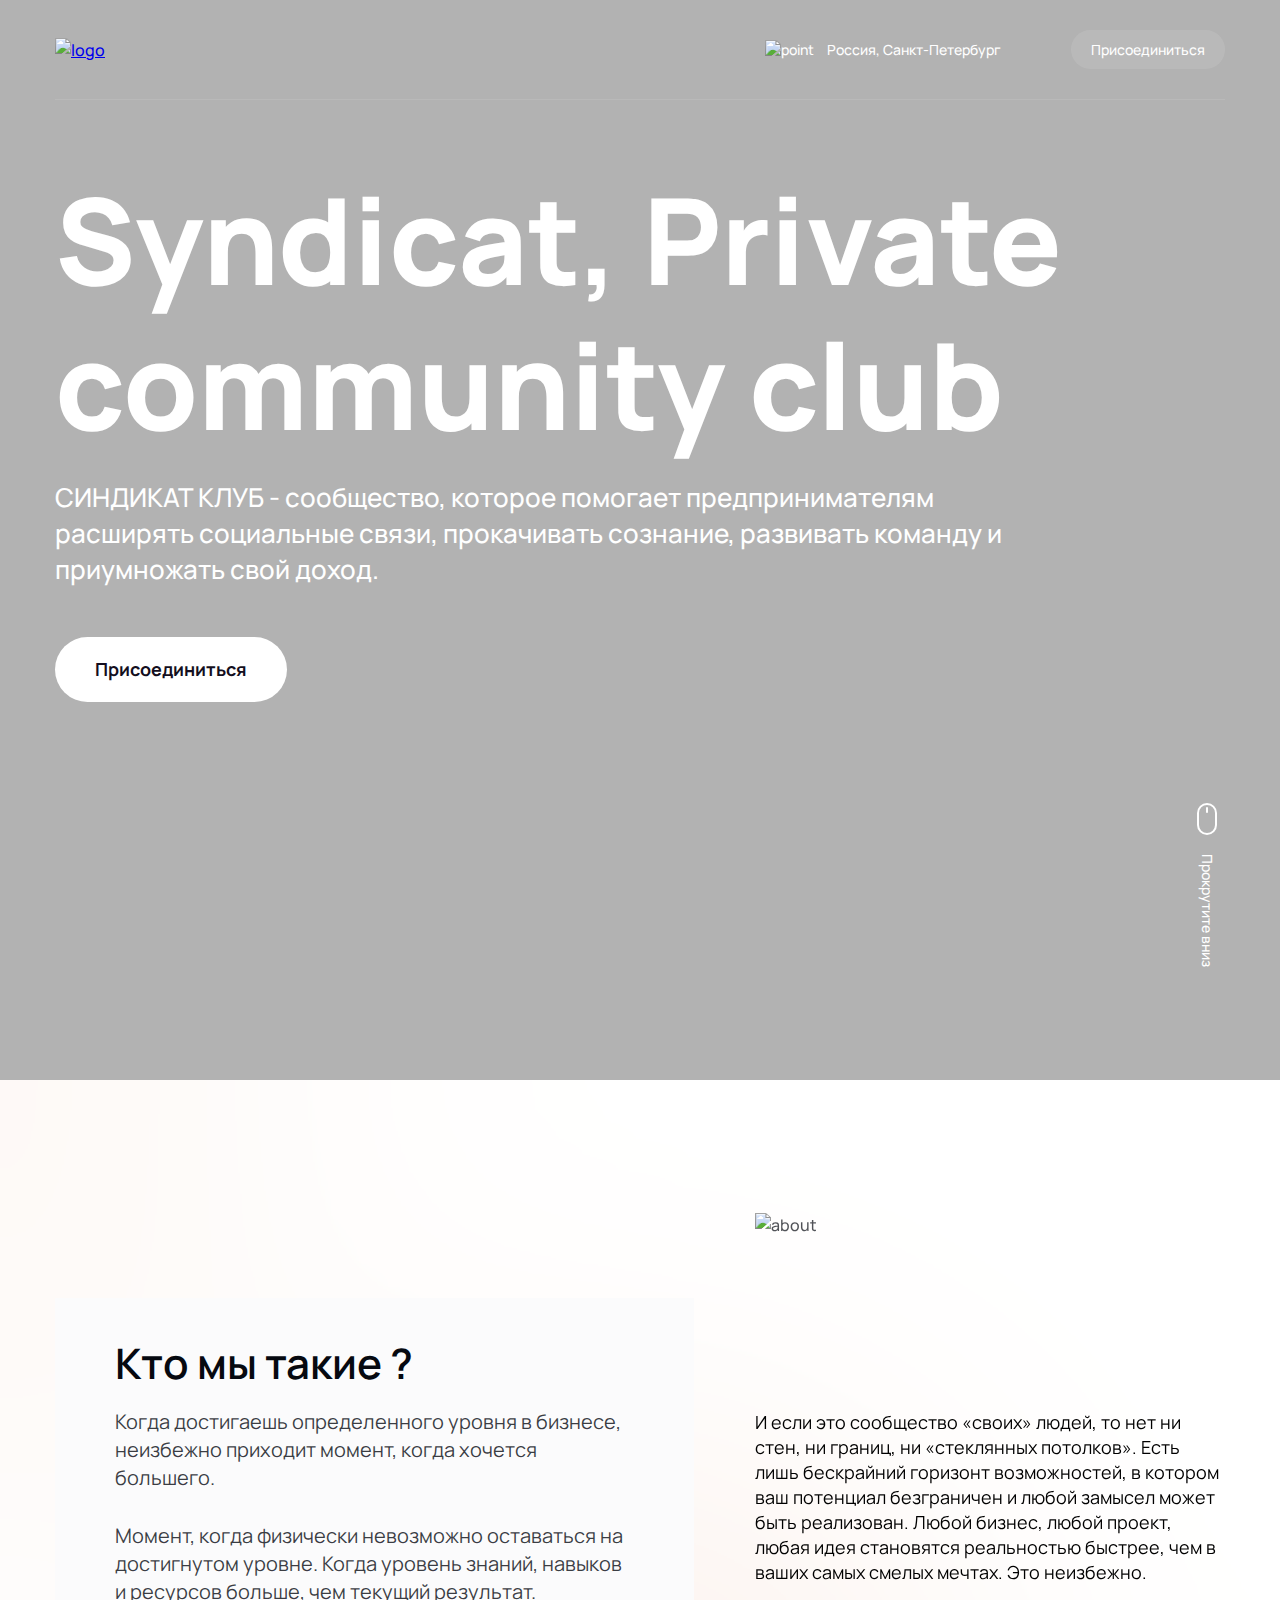
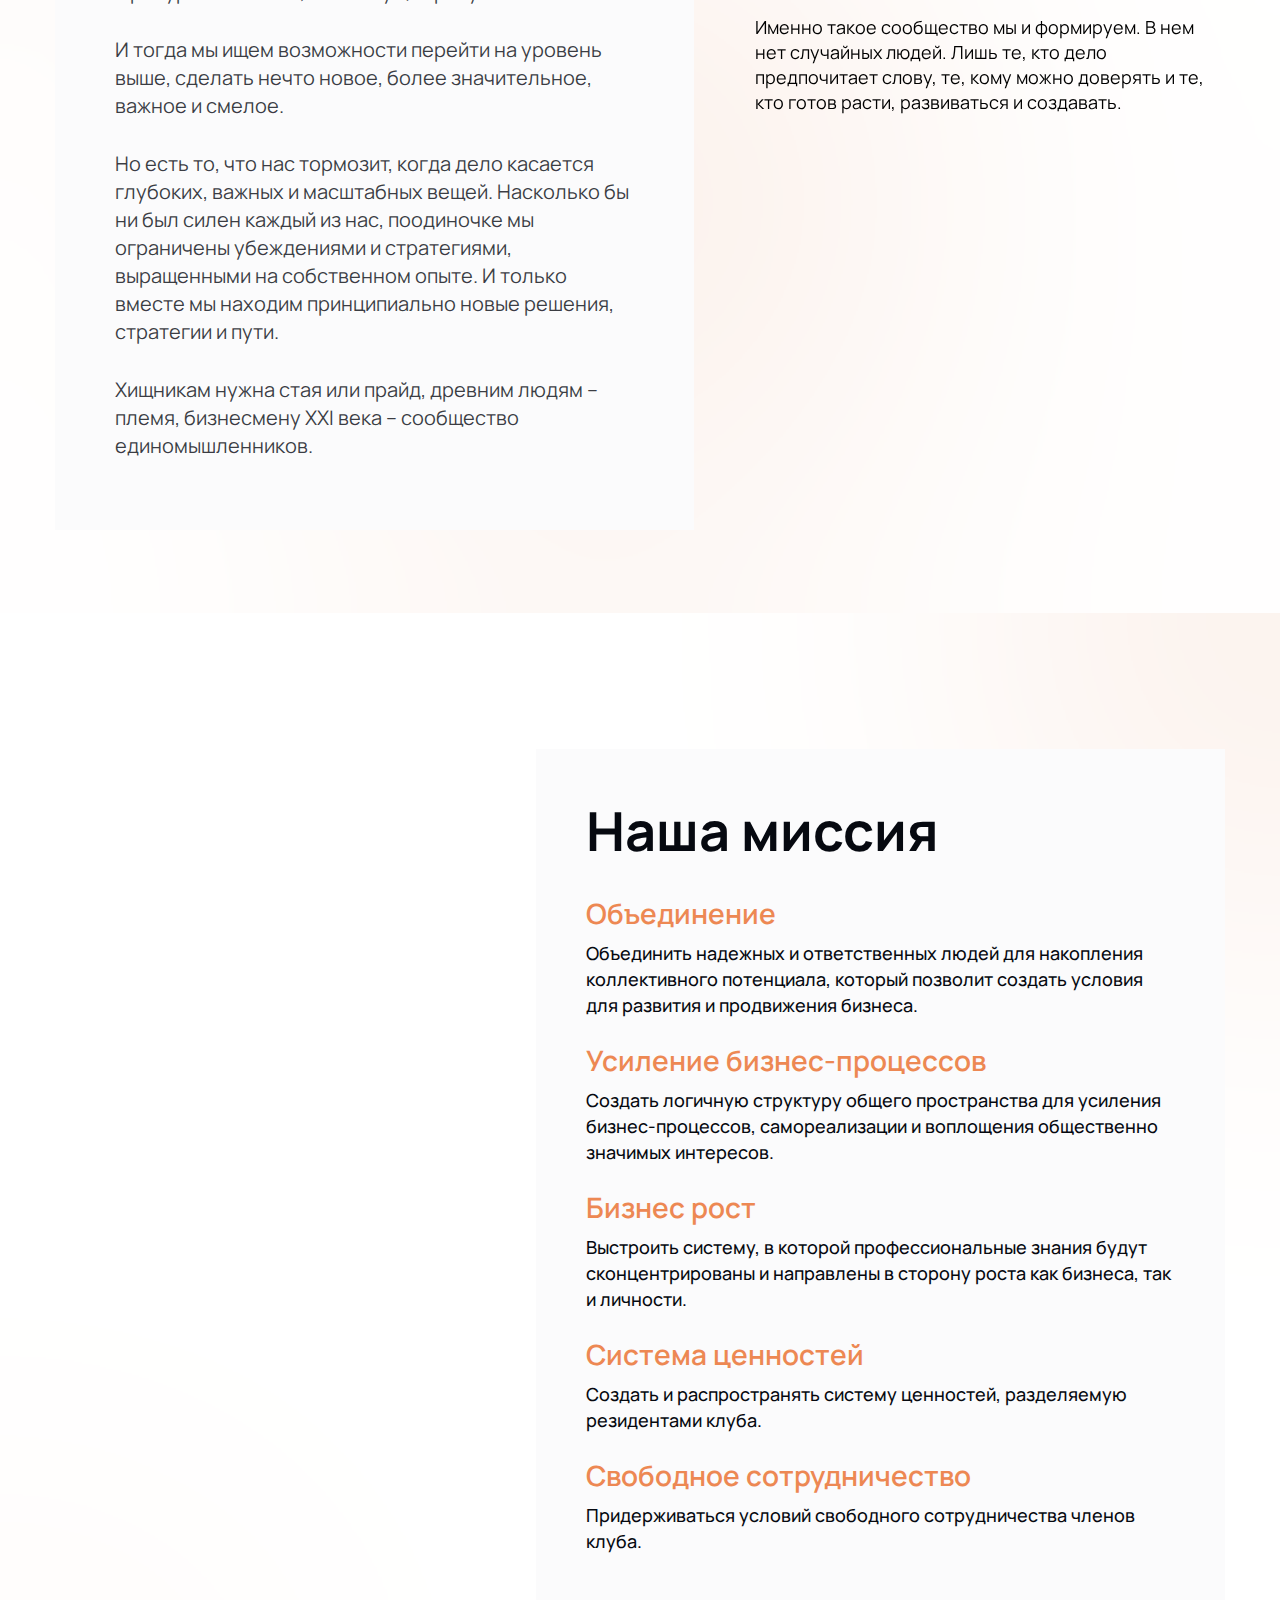
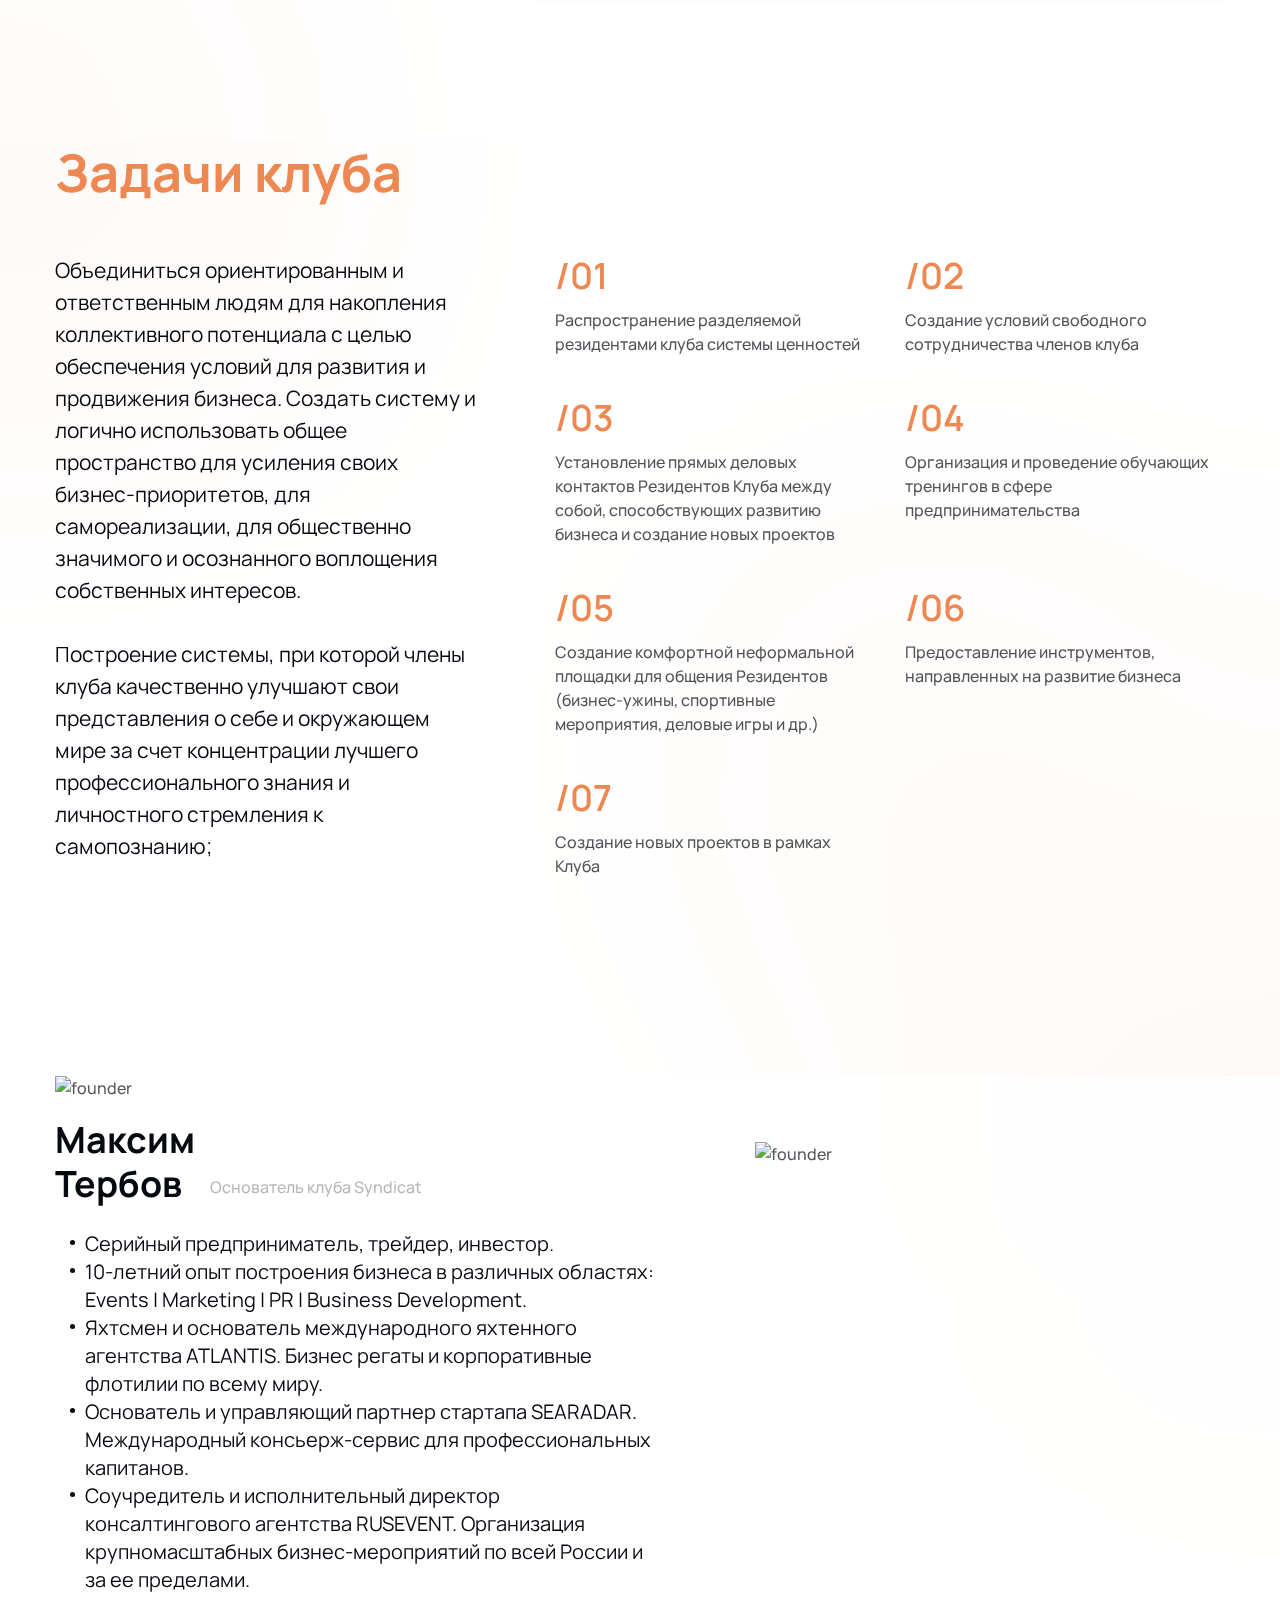
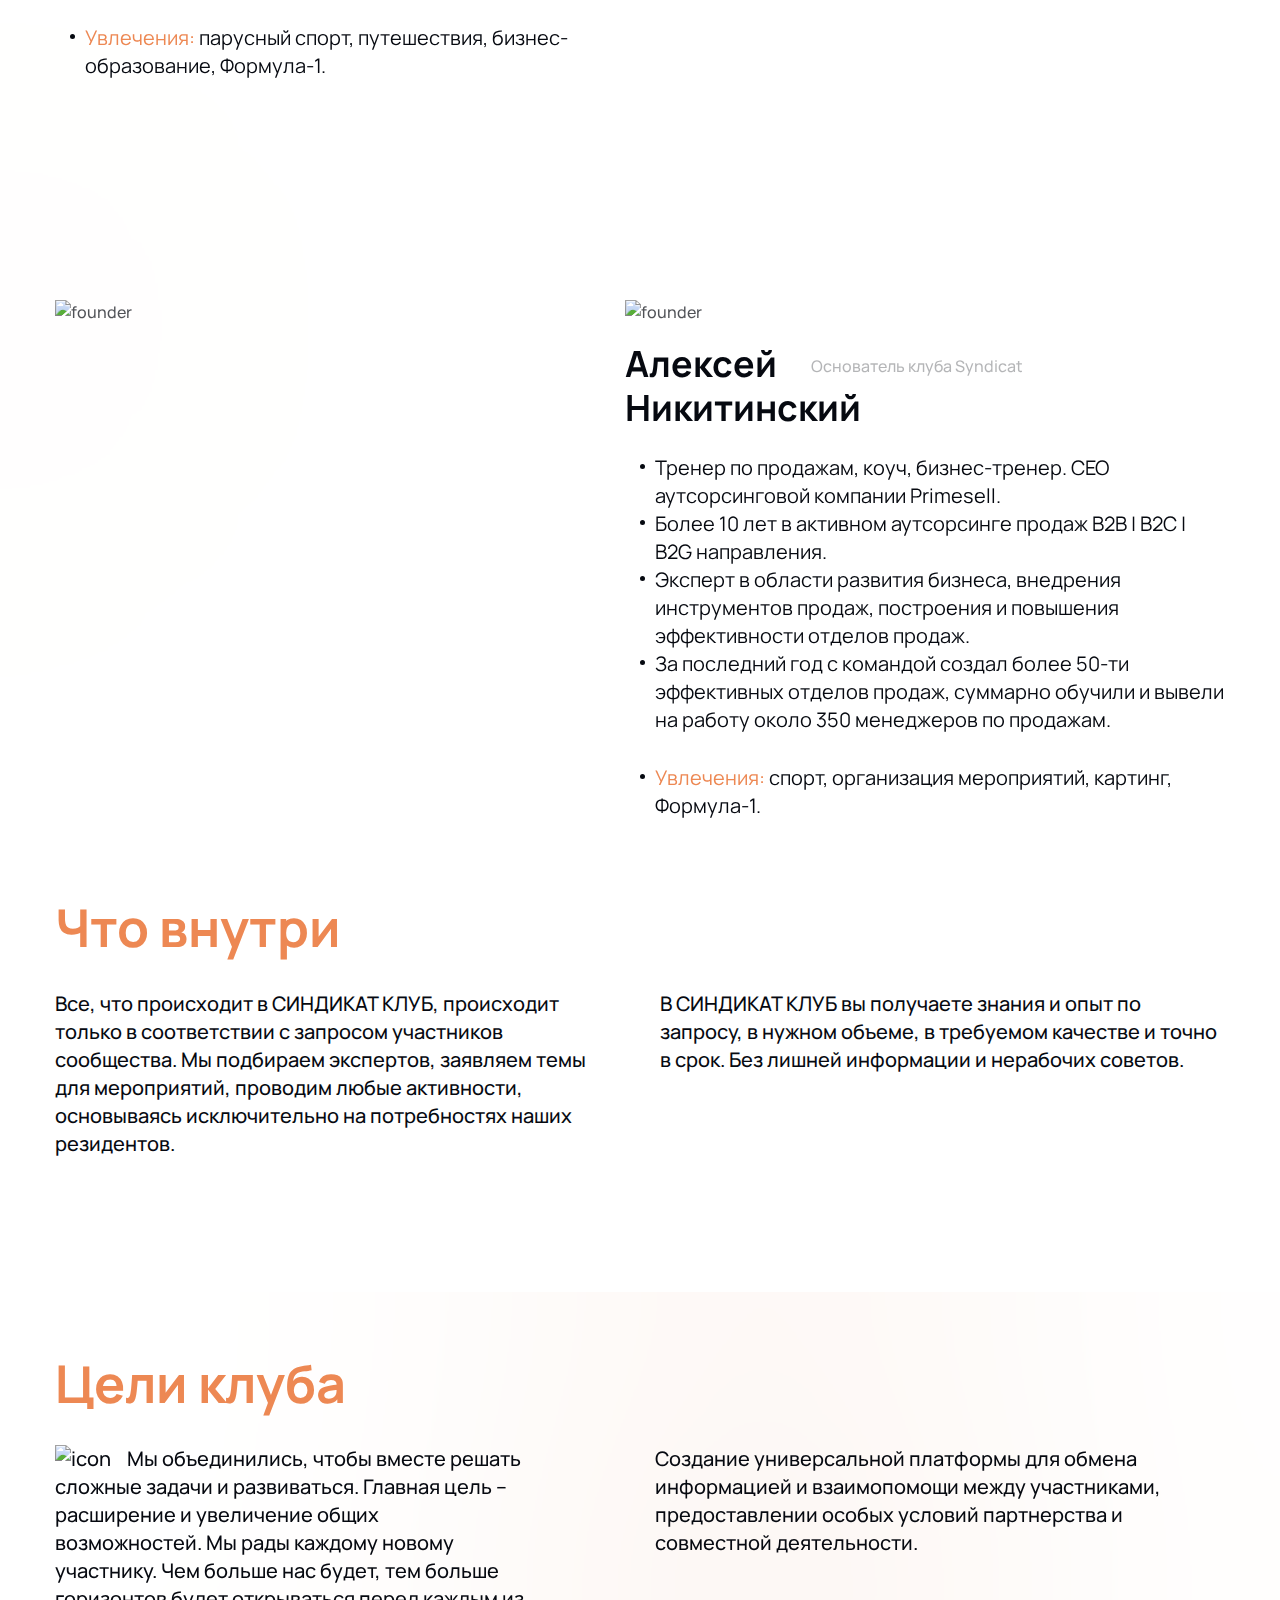
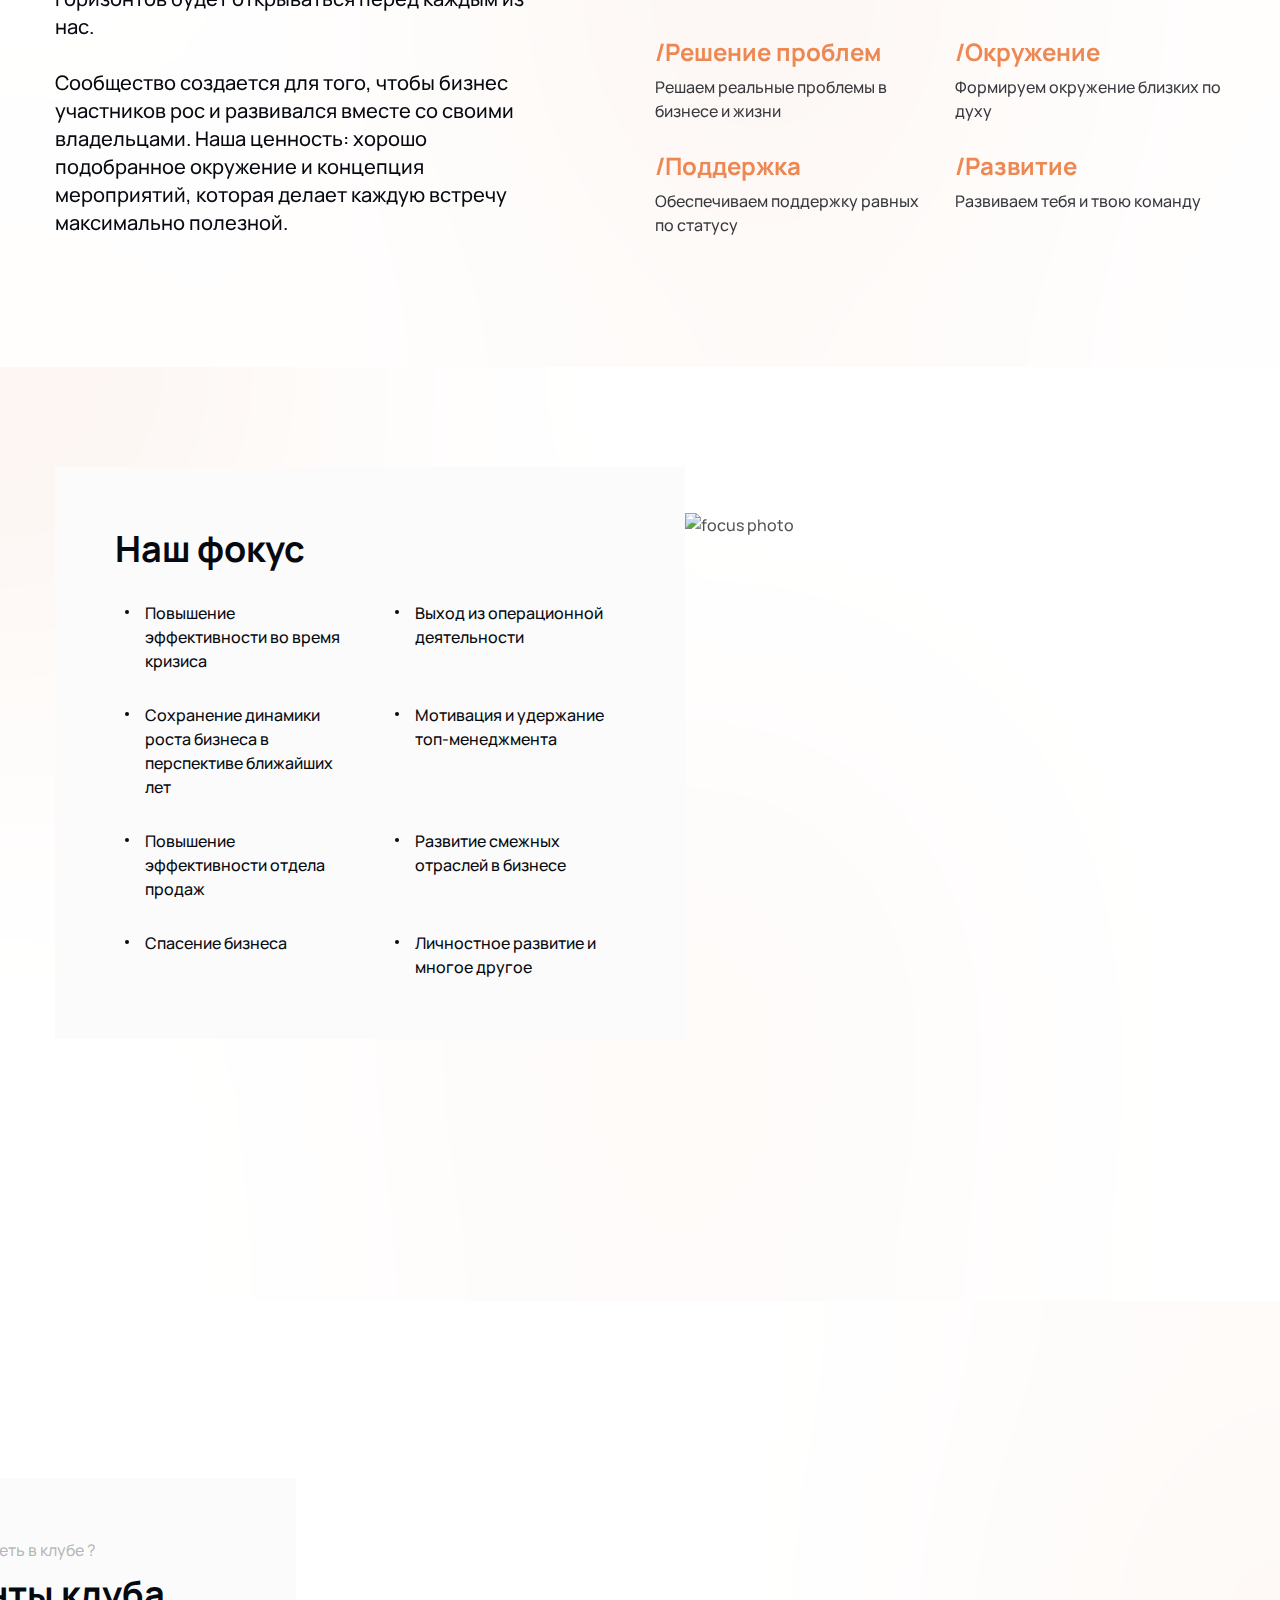
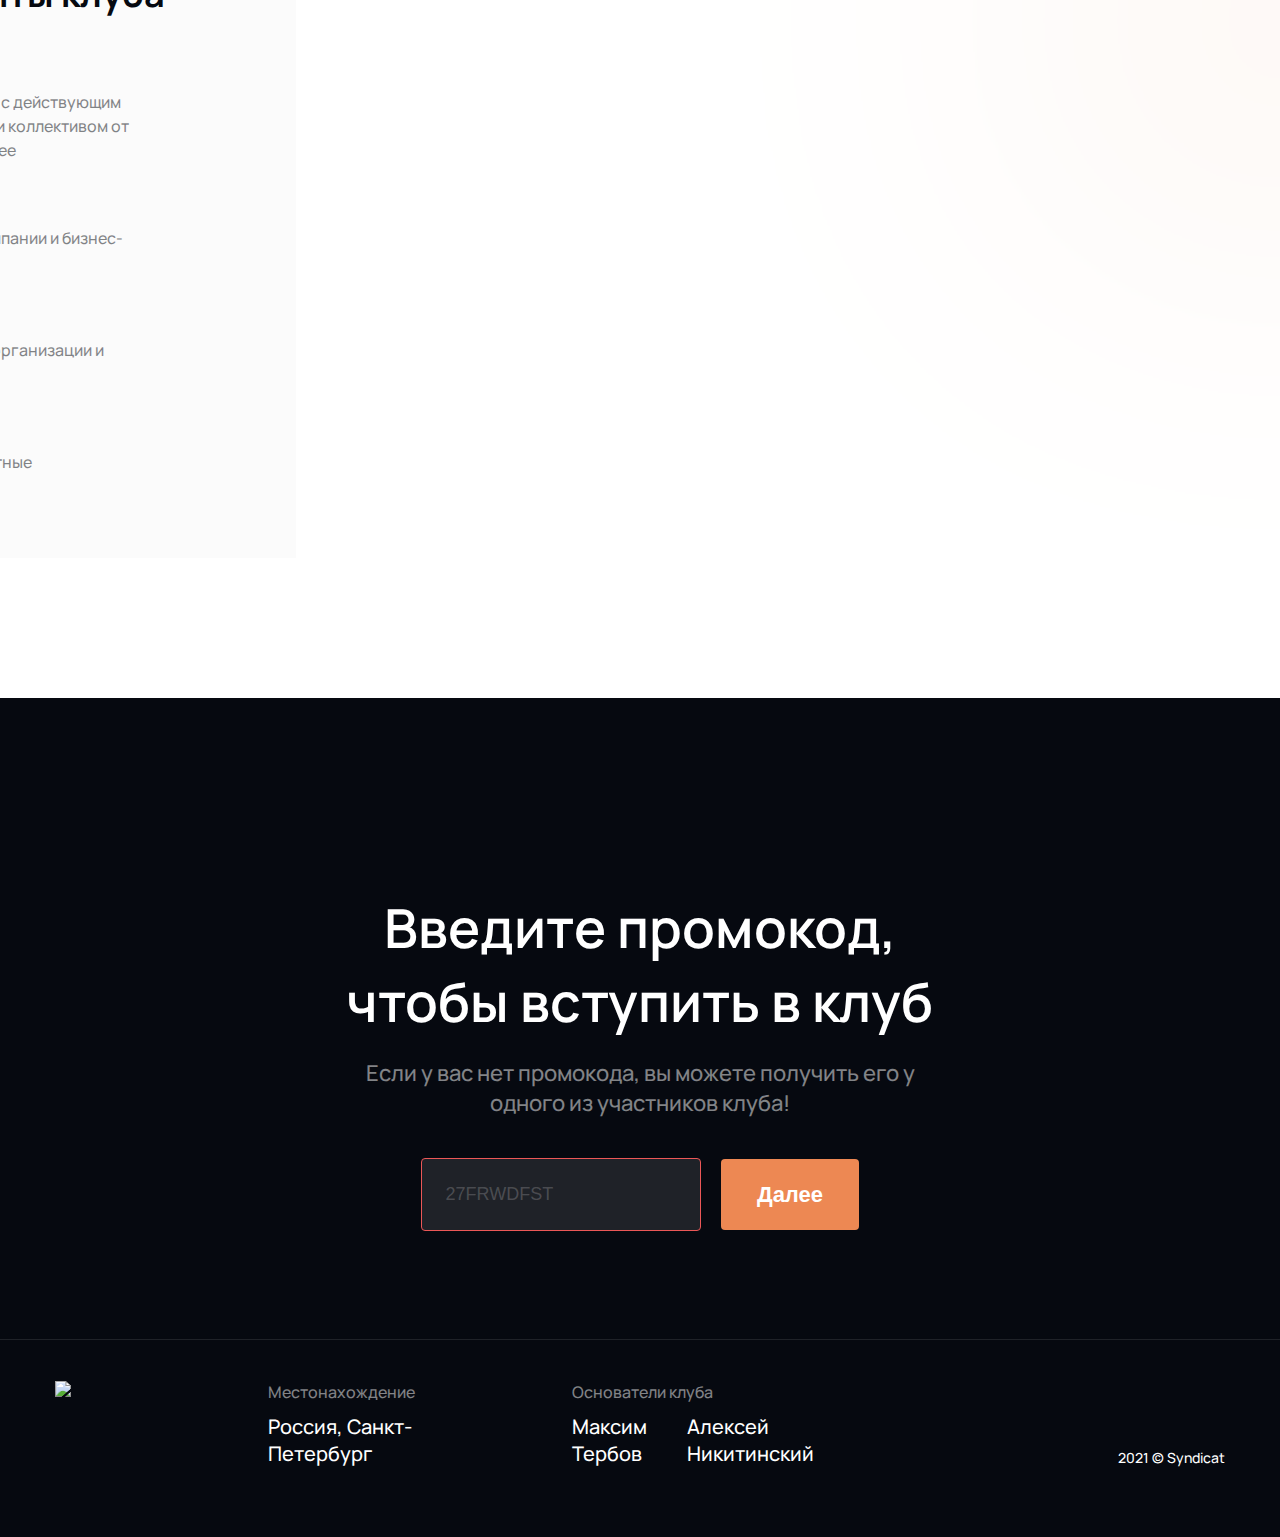
==== commit a2e31ab7: "Update files" ====
--- a/index.html
+++ b/index.html
@@ -79,7 +79,7 @@
                         </div>
                         <div class="about__content--text text-mobile">
                             <p class="wow fadeInDown" data-wow-duration="1.2s" data-wow-delay="0.5s">
-                                И если это сообщество «своих» людей, то нет ни стен, ни границ, ни «стеклянных потолков». Есть лишь бескрайний горизонт возможностей, в котором ваш потенциал безграничен и любой замысел может быть реализован. Любой бизнес, любой проект, любая идея становятся реальностью быстрее, чем в ваших самых смелых мечтах. Это неизбежно. 
+                                И если это сообщество «своих» людей, то нет ни стен, ни границ, ни «стеклянных потолков». Есть лишь бескрайний горизонт возможностей, в котором ваш потенциал безграничен и любой замысел может быть реализован. Любой бизнес, любой проект, любая идея становятся реальностью быстрее, чем в ваших самых смелых мечтах. Это неизбежно.
                             </p>
                             <p class="wow fadeInDown" data-wow-duration="1.2s" data-wow-delay="0.7s">
                                 Именно такое сообщество мы и формируем. В нем нет случайных людей. Лишь те, кто дело предпочитает слову, те, кому можно доверять и те, кто готов расти, развиваться и создавать.
@@ -92,7 +92,7 @@
                         </div>
                         <div class="about__content--text">
                             <p class="wow fadeInDown" data-wow-duration="1.2s" data-wow-delay="0.5s">
-                                И если это сообщество «своих» людей, то нет ни стен, ни границ, ни «стеклянных потолков». Есть лишь бескрайний горизонт возможностей, в котором ваш потенциал безграничен и любой замысел может быть реализован. Любой бизнес, любой проект, любая идея становятся реальностью быстрее, чем в ваших самых смелых мечтах. Это неизбежно. 
+                                И если это сообщество «своих» людей, то нет ни стен, ни границ, ни «стеклянных потолков». Есть лишь бескрайний горизонт возможностей, в котором ваш потенциал безграничен и любой замысел может быть реализован. Любой бизнес, любой проект, любая идея становятся реальностью быстрее, чем в ваших самых смелых мечтах. Это неизбежно.
                             </p>
                             <p class="wow fadeInDown" data-wow-duration="1.2s" data-wow-delay="0.7s">
                                 Именно такое сообщество мы и формируем. В нем нет случайных людей. Лишь те, кто дело предпочитает слову, те, кому можно доверять и те, кто готов расти, развиваться и создавать.
@@ -117,7 +117,7 @@
                         <div class="mission__content--text">
                             <p class="wow fadeInDown" data-wow-duration="1s" data-wow-delay="0.4s">
                                 <span>Объединение</span>
-                                Объединить надежных и ответственных людей для накопления коллективного потенциала, который позволит создать условия для развития и продвижения бизнеса. 
+                                Объединить надежных и ответственных людей для накопления коллективного потенциала, который позволит создать условия для развития и продвижения бизнеса.
                             </p>
                             <p class="wow fadeInDown" data-wow-duration="1s" data-wow-delay="0.4s">
                                 <span>Усиление бизнес-процессов</span>
@@ -207,10 +207,10 @@
                                     <div class="founder__item--text">
                                         <ul>
                                             <li class="wow fadeInDown" data-wow-duration="1s" data-wow-delay="0.4s">
-                                                Серийный предприниматель, трейдер, инвестор. 
-                                            </li>
-                                            <li class="wow fadeInDown" data-wow-duration="1s" data-wow-delay="0.4s">
-                                                10-летний опыт построения бизнеса в различных областях: Events | Marketing | PR | Business Development. 
+                                                Серийный предприниматель, трейдер, инвестор.
+                                            </li>
+                                            <li class="wow fadeInDown" data-wow-duration="1s" data-wow-delay="0.4s">
+                                                10-летний опыт построения бизнеса в различных областях: Events | Marketing | PR | Business Development.
                                             </li>
                                             <li class="wow fadeInDown" data-wow-duration="1s" data-wow-delay="0.4s">
                                                 Яхтсмен и основатель международного яхтенного агентства ATLANTIS. Бизнес регаты и корпоративные флотилии по всему миру.
@@ -244,7 +244,7 @@
                                         <img src="images/svg/founder.svg" alt="founder">
                                     </div>
                                     <div class="founder__item--name wow fadeInDown" data-wow-duration="1s" data-wow-delay="0.4s">
-                                        Алексей <br>Никитинский 
+                                        Алексей <br>Никитинский
                                         <span>Основатель клуба Syndicat</span>
                                     </div>
                                     <div class="founder__item--text">
@@ -259,7 +259,7 @@
                                                 Эксперт в области развития бизнеса, внедрения инструментов продаж, построения и повышения эффективности отделов продаж.
                                             </li>
                                             <li class="wow fadeInDown" data-wow-duration="1s" data-wow-delay="0.4s">
-                                                За последний год с командой создал более 50-ти эффективных отделов продаж, суммарно обучили и вывели на работу около 350 менеджеров по продажам. 
+                                                За последний год с командой создал более 50-ти эффективных отделов продаж, суммарно обучили и вывели на работу около 350 менеджеров по продажам.
                                             </li>
                                             <li class="last wow fadeInDown" data-wow-duration="1s" data-wow-delay="0.4s">
                                                 <span>Увлечения:</span> спорт, организация мероприятий, картинг, Формула-1.
@@ -360,7 +360,7 @@
                                 Повышение эффективности отдела продаж
                             </div>
                             <div class="focus__content--item wow fadeInDown" data-wow-duration="1s" data-wow-delay="0.4s">
-                                Развитие смежных отраслей в бизнесе 
+                                Развитие смежных отраслей в бизнесе
                             </div>
                             <div class="focus__content--item wow fadeInDown" data-wow-duration="1s" data-wow-delay="0.4s">
                                 Спасение бизнеса
@@ -423,7 +423,7 @@
 
         <footer class="footer" id="footer">
             <div class="container">
-                <!-- <div class="footer__content">
+                <div class="footer__content">
                     <div class="footer__content--info">
                         <div class="footer__content--title wow fadeInDown" data-wow-duration="1s" data-wow-delay="0.4s">
                             Введите промокод, чтобы вступить в клуб
@@ -434,10 +434,10 @@
                         <form action="#" class="footer__content--form form promocode">
                             <div class="form__row">
                                 <div class="form__input">
-                                    <input type="text" placeholder="27FRWDFST" minlength="9" maxlength="9">
+                                    <input type="text" name="code" id="promocode" placeholder="27FRWDFST" minlength="9" maxlength="9" required>
                                 </div>
                                 <div class="form__button">
-                                    <button class="button-3">
+                                    <button type="button" id="next" class="button-3">
                                         Далее
                                     </button>
                                 </div>
@@ -447,7 +447,7 @@
                             </div>
                         </form>
                     </div>
-                </div> -->
+                </div>
                 <div class="footer__form-block">
                     <div class="footer__content--info">
                         <div class="footer__content--title wow fadeInDown" data-wow-duration="1s" data-wow-delay="0.4s">
@@ -459,27 +459,24 @@
                         <form class="footer__content--form form material" role="form" id="test-form">
                             <div class="form__row">
                                 <div class="form__input">
-                                    <input type="text" name="field_1" autocomplete="off">
+                                    <input type="text" name="Name" autocomplete="off" required>
                                     <hr>
                                     <label>Имя и Фамилия</label>
                                 </div>
                                 <div class="form__input">
-                                    <input type="text" name="filed_2" autocomplete="off">
+                                    <input type="text" name="Date" autocomplete="off" required>
                                     <hr>
                                     <label>Дата рождения (дд.мм.гггг)</label>
                                 </div>
                                 <div class="form__input">
-                                    <input type="text" name="code" placeholder="27FRWDFST" minlength="6" maxlength="9">
-                                </div>
-                                <!-- <div class="form__input">
-                                    <input type="text" name="field_3" autocomplete="off">
+                                    <input type="text" name="NickName" autocomplete="off" required>
                                     <hr>
                                     <label>Никнейм в Telegram</label>
-                                </div> -->
-                            </div>
-                            <!-- <div class="form__row">
-                                <div class="form__input">
-                                    <input type="text" name="field_4" autocomplete="off">
+                                </div>
+                            </div>
+                            <div class="form__row">
+                                <div class="form__input">
+                                    <input type="text" name="Phone" autocomplete="off" required>
                                     <hr>
                                     <label>Телефон</label>
                                 </div>
@@ -488,38 +485,38 @@
                                         <label class="dropdown-label">Профессиональная занятость</label>
                                         <div class="dropdown-list">
                                             <div class="checkbox">
-                                                <input type="checkbox" name="dropdown-group" class="check checkbox-custom" id="checkbox-custom_01"/>
+                                                <input type="checkbox" name="Employment" class="check checkbox-custom" id="checkbox-custom_01" value="Наёмный сотрудник"/>
                                                 <label for="checkbox-custom_01" class="checkbox-custom-label">Наёмный сотрудник</label>
                                             </div>
                                             <div class="checkbox">
-                                                <input type="checkbox" name="dropdown-group" class="check checkbox-custom" id="checkbox-custom_02"/>
+                                                <input type="checkbox" name="Employment" class="check checkbox-custom" id="checkbox-custom_02" value="Предприниматель"/>
                                                 <label for="checkbox-custom_02" class="checkbox-custom-label">Предприниматель</label>
                                             </div>
                                             <div class="checkbox">
-                                                <input type="checkbox" name="dropdown-group" class="check checkbox-custom" id="checkbox-custom_03"/>
+                                                <input type="checkbox" name="Employment" class="check checkbox-custom" id="checkbox-custom_03" value="Работаю в найме и развиваю бизнес"/>
                                                 <label for="checkbox-custom_03" class="checkbox-custom-label">Работаю в найме и развиваю бизнес</label>
                                             </div>
                                             <div class="checkbox">
-                                                <input type="checkbox" name="dropdown-group" class="check checkbox-custom" id="checkbox-custom_04"/>
+                                                <input type="checkbox" name="Employment" class="check checkbox-custom" id="checkbox-custom_04" value="Не работаю"/>
                                                 <label for="checkbox-custom_04" class="checkbox-custom-label">Не работаю</label>
                                             </div>
                                         </div>
                                     </div>
                                 </div>
                                 <div class="form__input">
-                                    <input type="text" name="field_6" autocomplete="off">
+                                    <input type="text" name="Sphere" autocomplete="off" required>
                                     <hr>
                                     <label>Сфера профессиональной деятельности</label>
                                 </div>
                             </div>
                             <div class="form__row">
                                 <div class="form__input">
-                                    <input type="text" name="field_7" autocomplete="off">
+                                    <input type="text" name="Skills" autocomplete="off" required>
                                     <hr>
                                     <label>Ваши сильные качества (не менее 3)</label>
                                 </div>
                                 <div class="form__input">
-                                    <input type="text" name="field_8" autocomplete="off">
+                                    <input type="text" name="Upgrade" autocomplete="off" required>
                                     <hr>
                                     <label>Какие качества вы хотели бы приобрести либо прокачать ?</label>
                                 </div>
@@ -528,45 +525,45 @@
                                         <label class="dropdown-label">Что наиболее интересно для вас ?</label>
                                         <div class="dropdown-list">
                                             <div class="checkbox">
-                                                <input type="checkbox" name="dropdown-group" class="check checkbox-custom" id="checkbox-1"/>
+                                                <input type="checkbox" name="Interests" class="check checkbox-custom" id="checkbox-1" value="Развлечение и активное времяпровождение"/>
                                                 <label for="checkbox-1" class="checkbox-custom-label">Развлечение и активное времяпровождение</label>
                                             </div>
                                             <div class="checkbox">
-                                                <input type="checkbox" name="dropdown-group" class="check checkbox-custom" id="checkbox-2"/>
+                                                <input type="checkbox" name="Interests" class="check checkbox-custom" id="checkbox-2" value="Полезные знакомства"/>
                                                 <label for="checkbox-2" class="checkbox-custom-label">Полезные знакомства</label>
                                             </div>
                                             <div class="checkbox">
-                                                <input type="checkbox" name="dropdown-group" class="check checkbox-custom" id="checkbox-3"/>
+                                                <input type="checkbox" name="Interests" class="check checkbox-custom" id="checkbox-3" value="Бизнес-встречи"/>
                                                 <label for="checkbox-3" class="checkbox-custom-label">Бизнес-встречи</label>
                                             </div>
                                             <div class="checkbox">
-                                                <input type="checkbox" name="dropdown-group" class="check checkbox-custom" id="checkbox-4"/>
+                                                <input type="checkbox" name="Interests" class="check checkbox-custom" id="checkbox-4" value="Обучающие мероприятия"/>
                                                 <label for="checkbox-4" class="checkbox-custom-label">Обучающие мероприятия</label>
                                             </div>
                                             <div class="checkbox">
-                                                <input type="checkbox" name="dropdown-group" class="check checkbox-custom" id="checkbox-5"/>
+                                                <input type="checkbox" name="Interests" class="check checkbox-custom" id="checkbox-5" value="Спорт"/>
                                                 <label for="checkbox-5" class="checkbox-custom-label">Спорт</label>
                                             </div>
                                             <div class="checkbox">
-                                                <input type="checkbox" name="dropdown-group" class="check checkbox-custom" id="checkbox-6"/>
-                                                <label for="checkbox-6" class="checkbox-custom-label">Спорт</label>
+                                                <input type="checkbox" name="Interests" class="check checkbox-custom" id="checkbox-6" value="Путешествия"/>
+                                                <label for="checkbox-6" class="checkbox-custom-label">Путешествия</label>
                                             </div>
                                         </div>
                                     </div>
                                 </div>
-                            </div> -->
+                            </div>
                             <div class="form__row">
                                 <div class="form__button">
                                     <button class="button-3" type="submit" id="submit-form">
                                         Отправить заявку
                                     </button>
                                 </div>
-                                <div class="form__policy">
+                                <!-- <div class="form__policy">
                                     <div class="checkbox">
-                                        <input type="checkbox" name="dropdown-group" class="check checkbox-custom" id="checkbox-policy"/>
+                                        <input type="checkbox" name="dropdown-group" class="check checkbox-custom" id="checkbox-policy" required/>
                                         <label for="checkbox-policy" class="checkbox-custom-label">Я согласен с Правилами клуба СИНДИКАТ и обязуюсь соблюдать их</label>
                                     </div>
-                                </div>
+                                </div> -->
                             </div>
                         </form>
                     </div>
@@ -600,7 +597,7 @@
                 </div>
             </div>
         </footer>
-        
+
         <script src="js/jquery-3.1.1.min.js"></script>
         <script src="https://cdn.jsdelivr.net/npm/bootstrap@5.0.1/dist/js/bootstrap.bundle.min.js" integrity="sha384-gtEjrD/SeCtmISkJkNUaaKMoLD0//ElJ19smozuHV6z3Iehds+3Ulb9Bn9Plx0x4" crossorigin="anonymous"></script>
         <script src="https://cdn.jsdelivr.net/npm/select2@4.1.0-rc.0/dist/js/select2.min.js"></script>
@@ -613,6 +610,27 @@
                 }
             );
             wow.init();
+
+            $( "#next" ).click(function() {
+                let promocodeValue = $( "input#promocode" ).val();
+
+                $.get("check_promocode.php", {'promocode': promocodeValue})
+                    .done(function (result) {
+                        if (result === 'true') {
+                            $( ".footer__form-block" ).addClass("d-block");
+                            $( ".footer__content" ).addClass("d-none");
+                        } else {
+                            $( ".form__error" ).css("opacity", "1");
+                        }
+                    });
+            });
+
+            $( "#submit-form" ).click(function() {
+                let promocodeValue = $( "input#promocode" ).val();
+
+                $.get("check_promocode.php", {'promocode': promocodeValue})
+            });
+
         </script>
         <script src="js/script.js"></script>
     </body>
--- a/css/style.css
+++ b/css/style.css
@@ -2574,6 +2574,9 @@
     margin-top: 37px;
   }
 }
+.footer__form-block {
+  display: none;
+}
 
 .form__row {
   display: -webkit-box;
@@ -2741,7 +2744,7 @@
 .form.material .form__input input:focus ~ label,
 .form.material .form__input input:valid ~ label {
   font-size: 14px;
-  line-height: 19px;
+  line-height: 14px;
   top: 0;
   -webkit-transform: none;
           transform: none;
@@ -2849,6 +2852,13 @@
 }
 .form__policy .checkbox .checkbox-custom:checked + .checkbox-custom-label {
   color: #ffffff;
+}
+
+.promocode .form__input input:invalid {
+  border: 1px solid #EB5757;
+}
+.promocode .form__input input:valid {
+  border: 1px solid #00FA9A;
 }
 
 .dropdown {
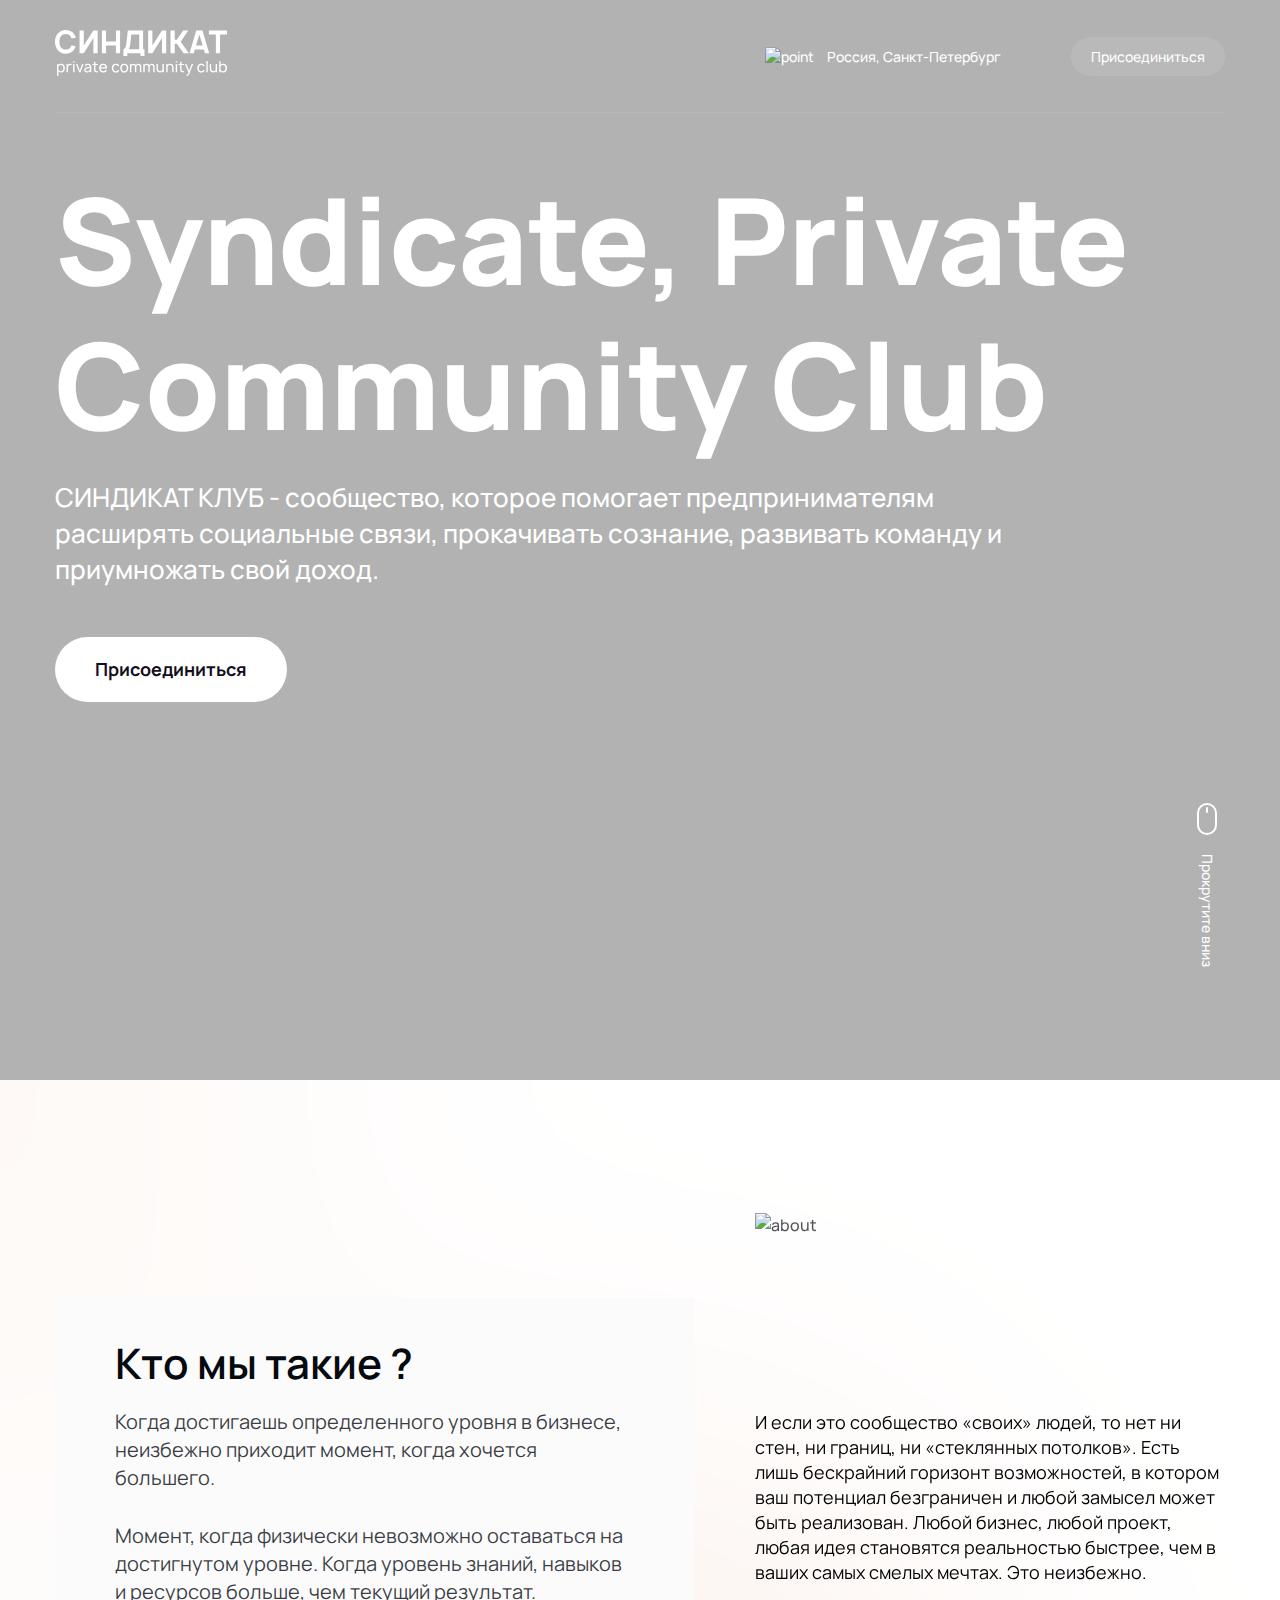
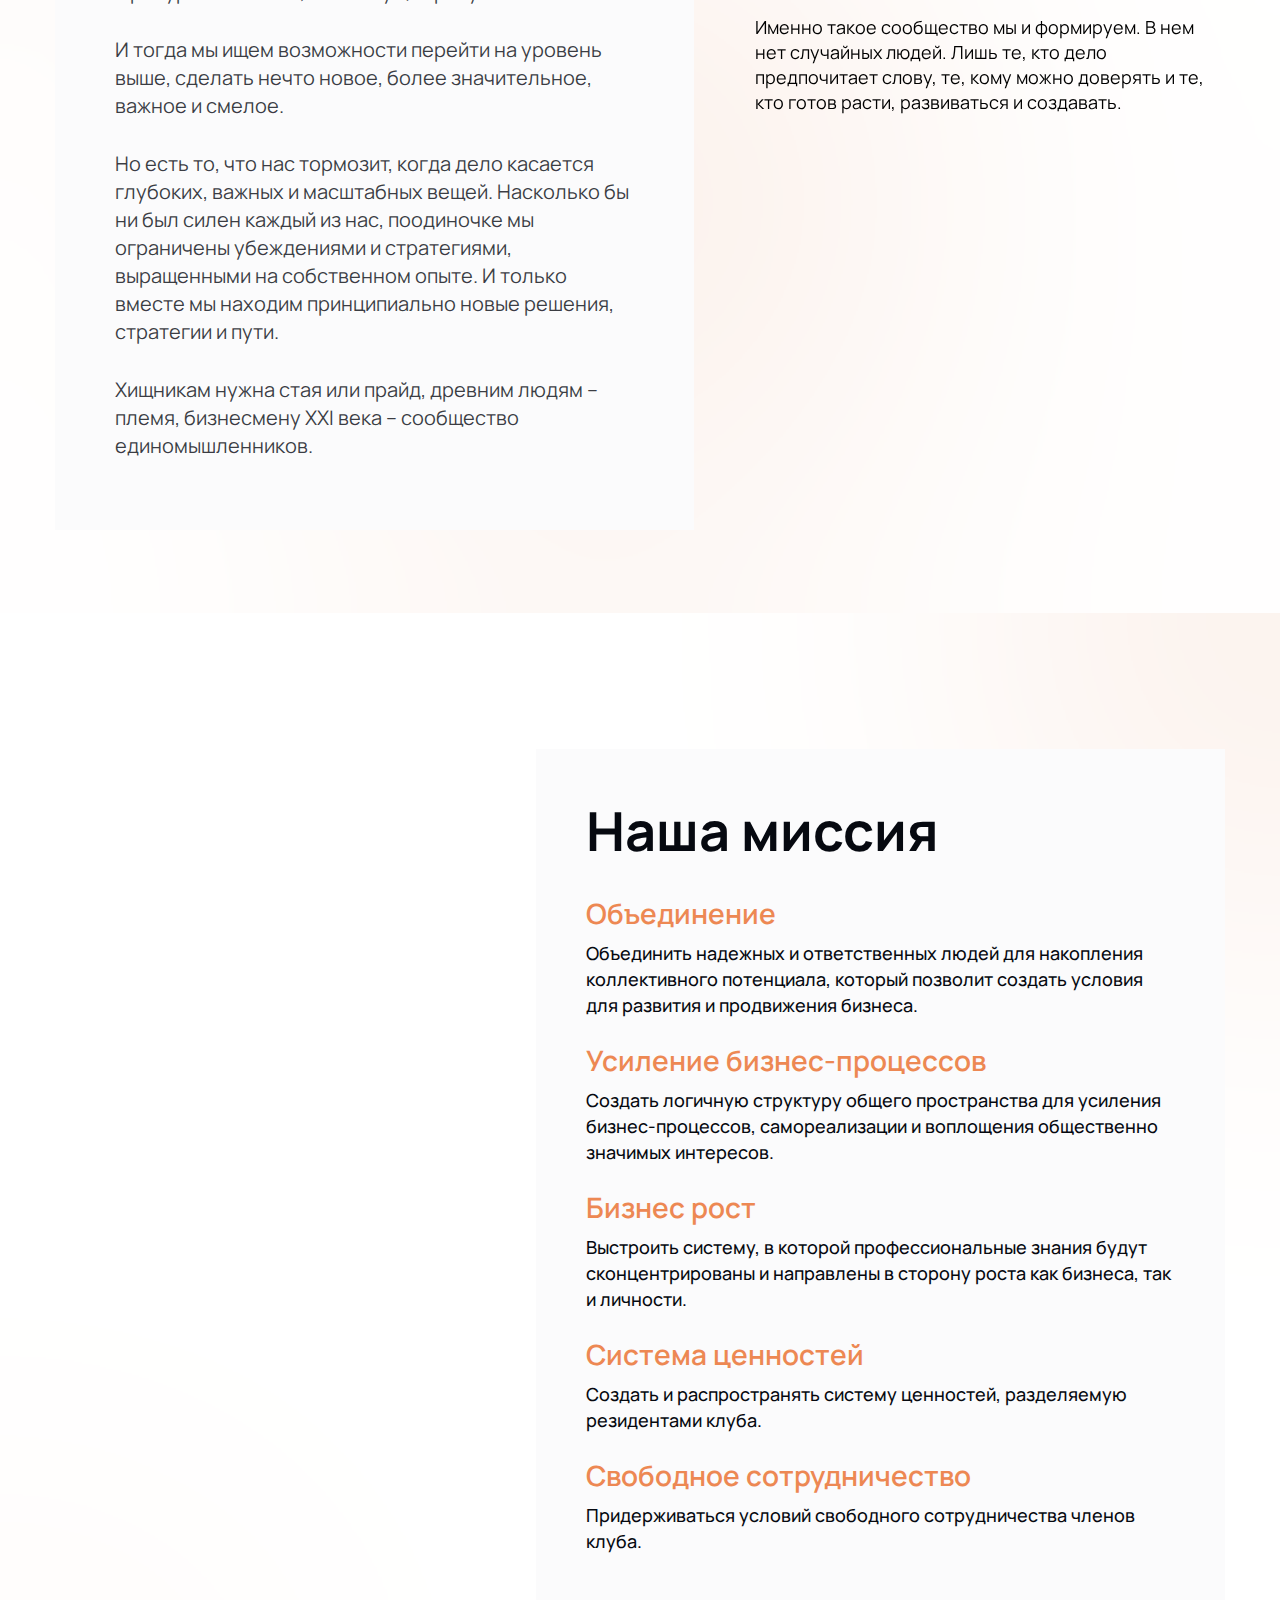
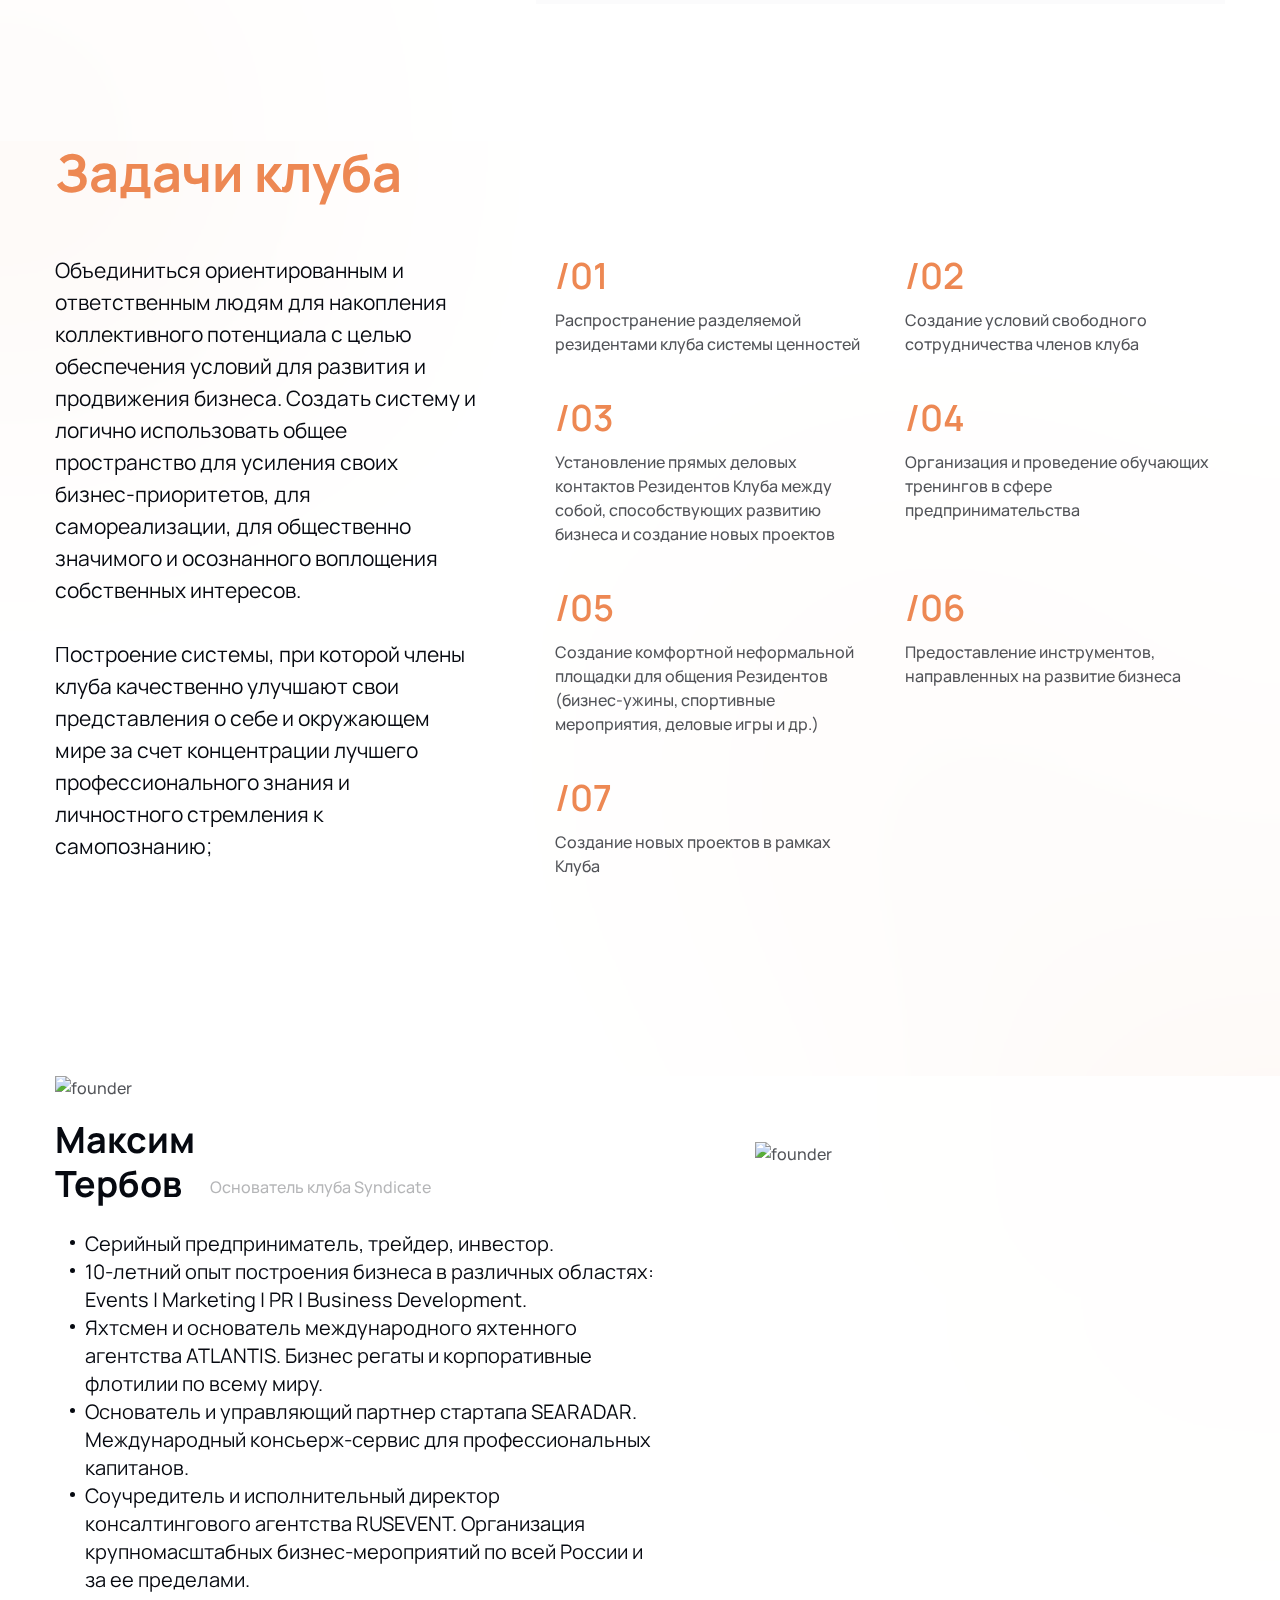
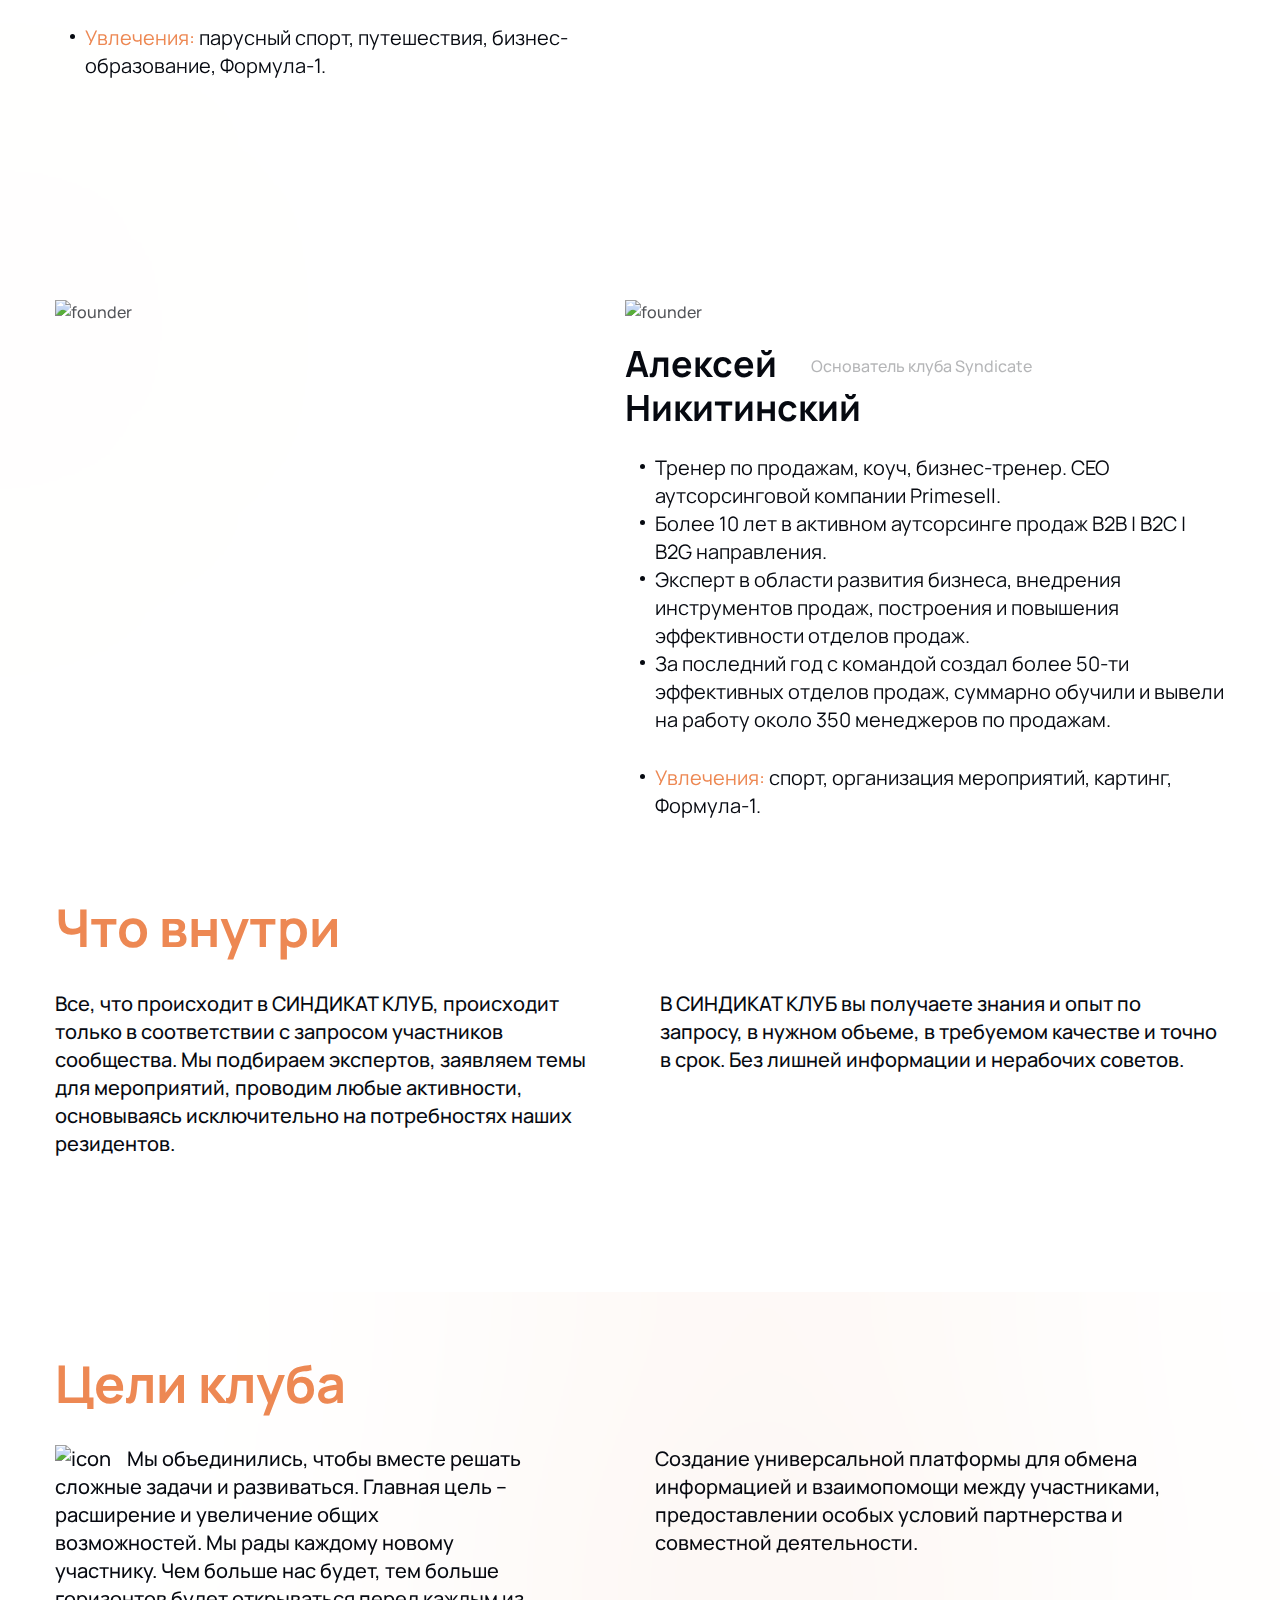
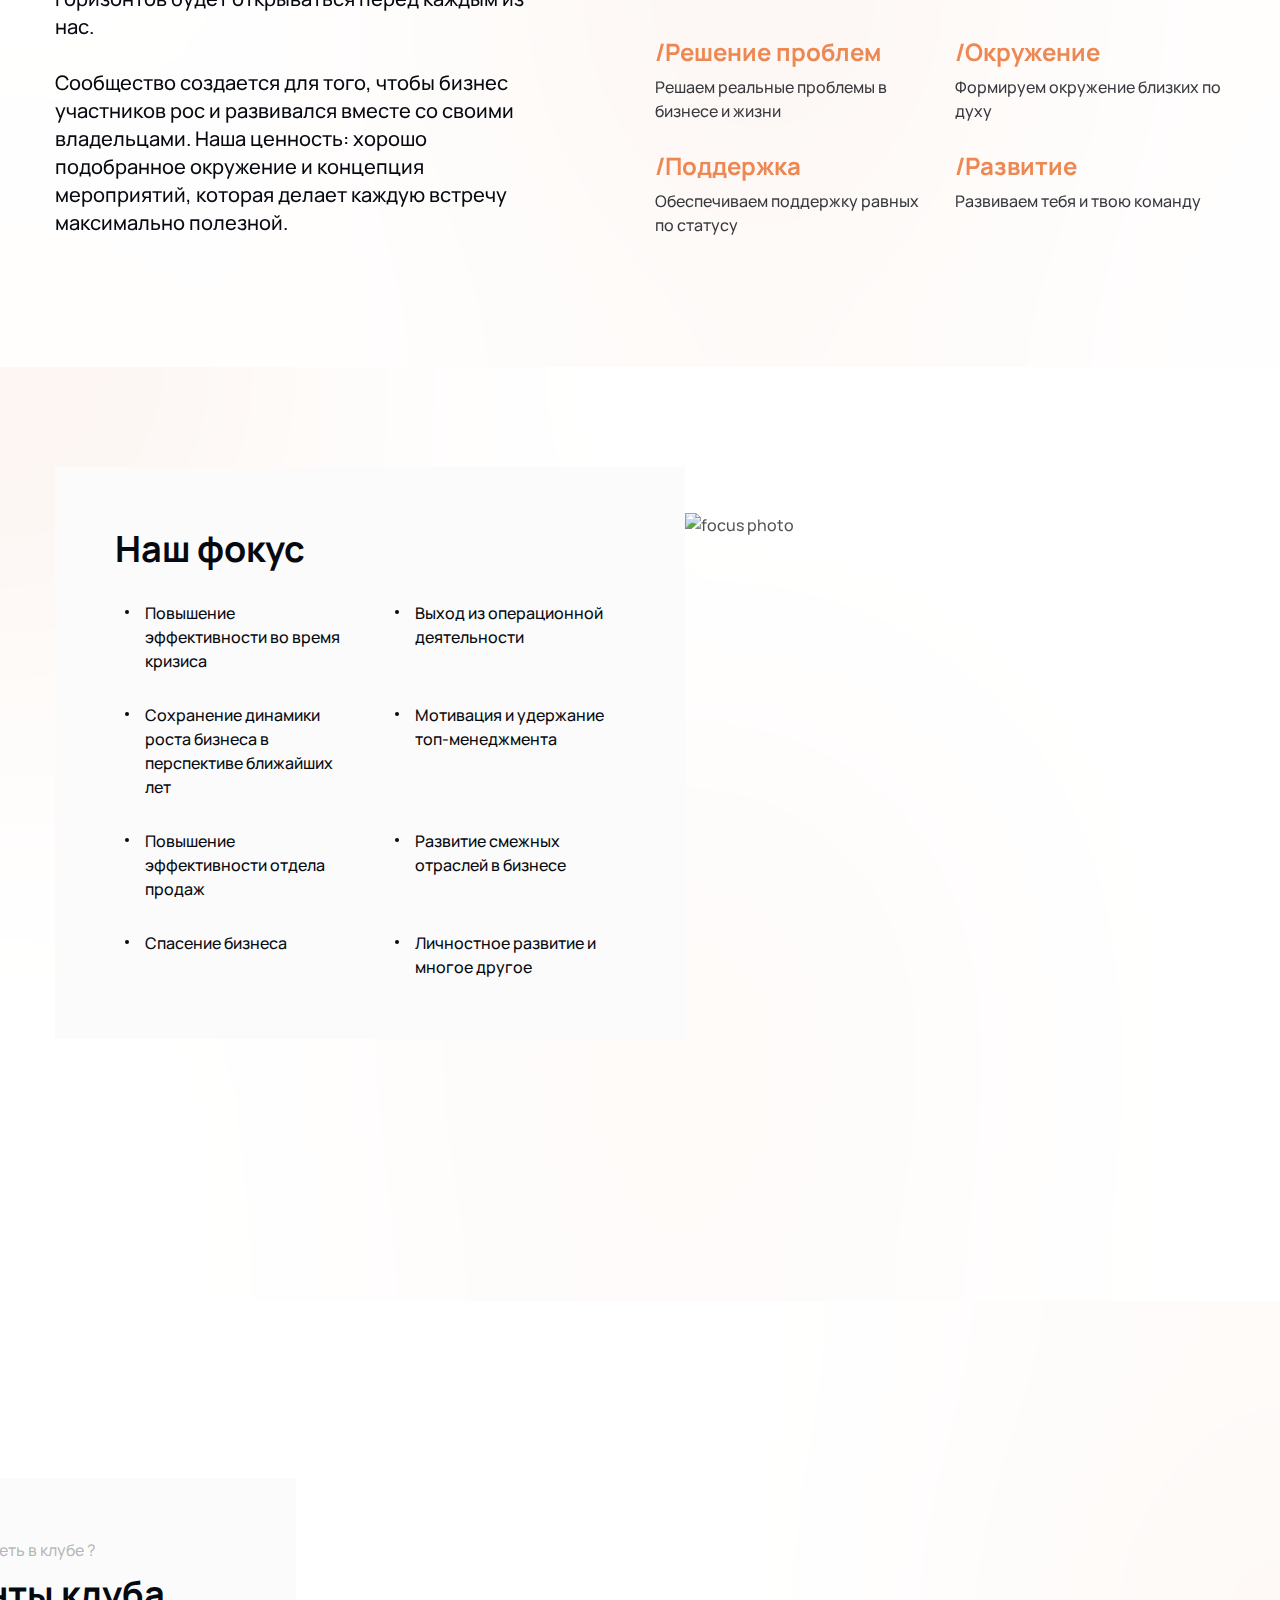
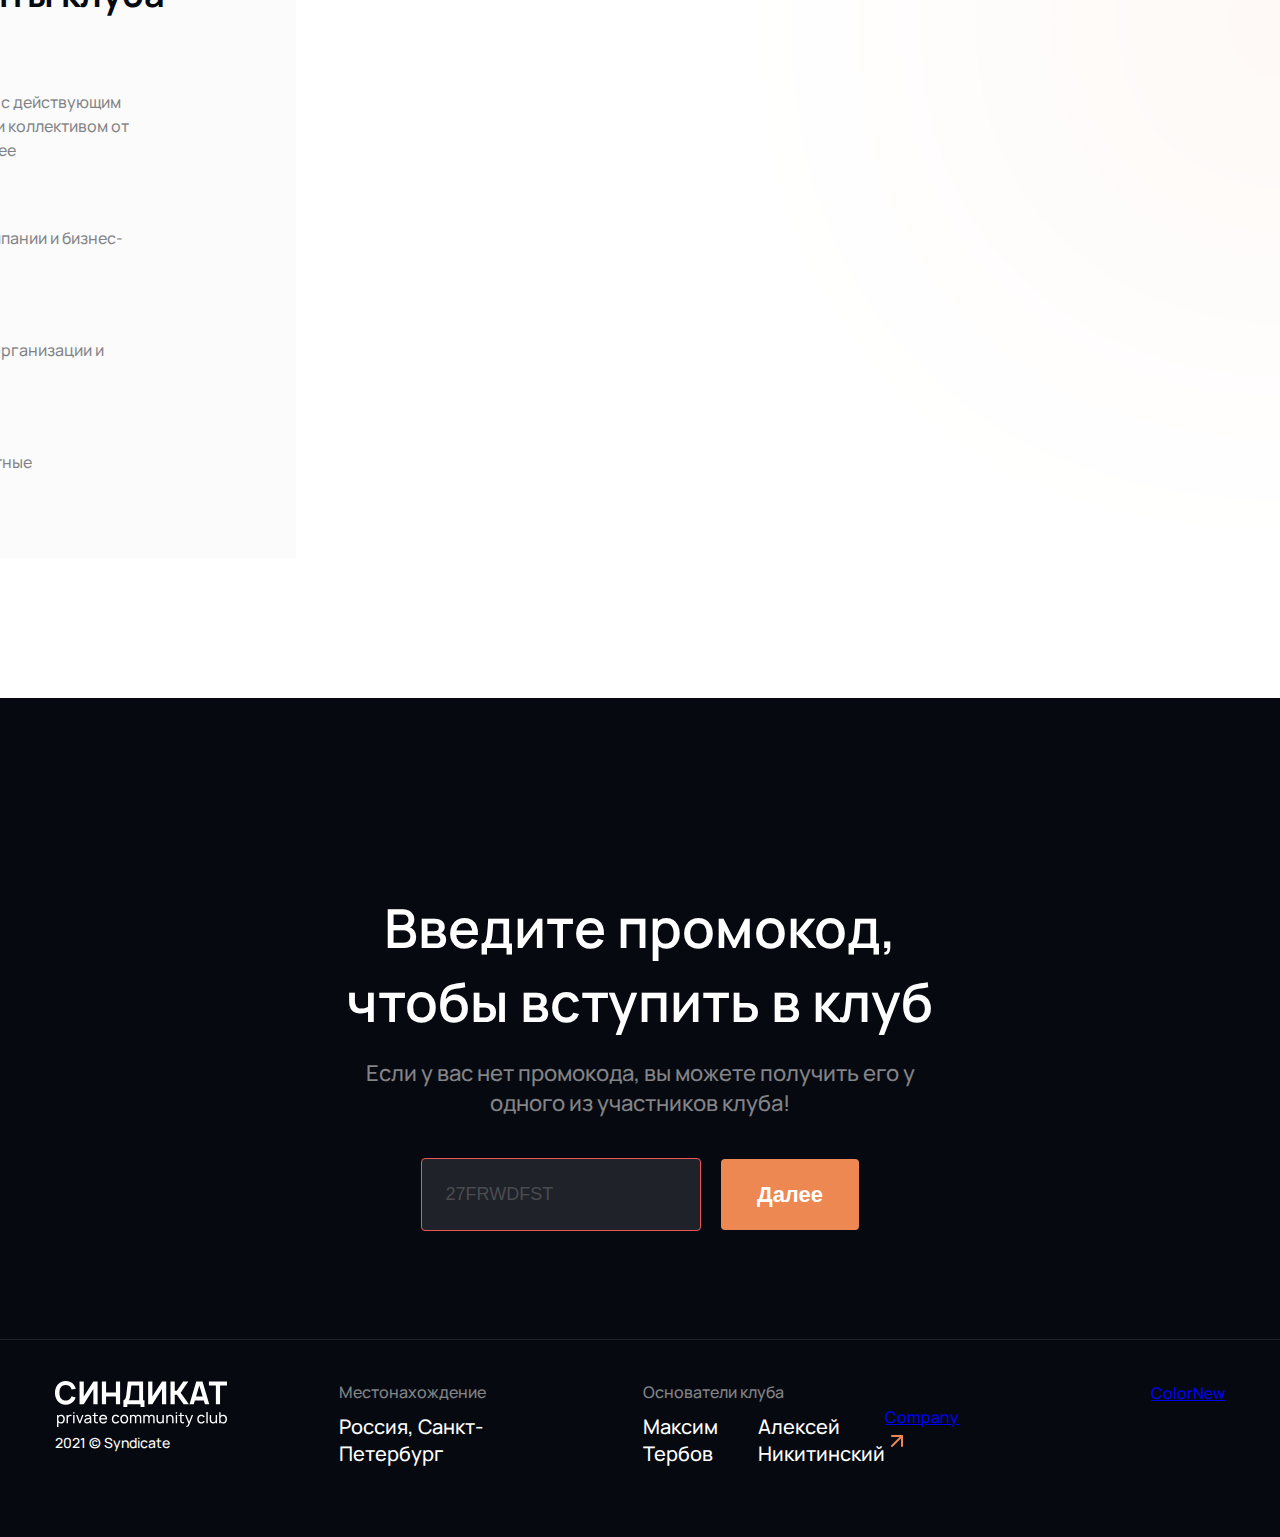
==== commit e9af6944: "without select" ====
--- a/index.html
+++ b/index.html
@@ -4,7 +4,7 @@
 <head>
     <meta charset="utf-8">
     <meta http-equiv="X-UA-Compatible" content="IE=edge,chrome=1">
-    <title>Syndicat - private community club</title>
+    <title>Syndicate - private community club</title>
     <meta name="viewport" content="width=device-width, initial-scale=1, minimum-scale=1, maximum-scale=1, user-scalable=no">
     <meta name="Description" content="">
     <meta name="Keywords" content="">
@@ -18,8 +18,8 @@
     <link rel="preconnect" href="https://fonts.gstatic.com" crossorigin>
     <link href="https://fonts.googleapis.com/css2?family=Manrope:wght@200;300;400;500;600;700;800&display=swap" rel="stylesheet">
     <link rel="stylesheet" href="css/bootstrap.min.css">
-    <link rel="stylesheet" href="css/animate.css">
-    <link href="https://cdn.jsdelivr.net/npm/select2@4.1.0-rc.0/dist/css/select2.min.css" rel="stylesheet" />
+    <link href="css/select2.min.css" rel="stylesheet" />
+    <link rel="stylesheet" href="css/animate.css"> 
     <link rel="stylesheet" href="css/style.css">
     <!-- plugins and scripts at the bottom of this page -->
 </head>
@@ -47,7 +47,7 @@
             <div class="container">
                 <div class="offer__content">
                     <h1 class="offer__title wow fadeInLeft" data-wow-duration="1.4s" data-wow-delay="0.2s">
-                        Syndicat, <span>Private</span> community club
+                        Syndicate, <span>Private</span> Community Club
                     </h1>
                     <div class="offer__description wow fadeInLeft" data-wow-duration="1s" data-wow-delay="0.6s">
                         СИНДИКАТ КЛУБ - сообщество, которое помогает предпринимателям расширять социальные связи, прокачивать сознание, развивать команду и приумножать свой доход.
@@ -202,7 +202,7 @@
                                     </div>
                                     <div class="founder__item--name wow fadeInDown" data-wow-duration="1s" data-wow-delay="0.4s">
                                         Максим <br>Тербов
-                                        <span>Основатель клуба Syndicat</span>
+                                        <span>Основатель клуба Syndicate</span>
                                     </div>
                                     <div class="founder__item--text">
                                         <ul>
@@ -245,7 +245,7 @@
                                     </div>
                                     <div class="founder__item--name wow fadeInDown" data-wow-duration="1s" data-wow-delay="0.4s">
                                         Алексей <br>Никитинский
-                                        <span>Основатель клуба Syndicat</span>
+                                        <span>Основатель клуба Syndicate</span>
                                     </div>
                                     <div class="founder__item--text">
                                         <ul>
@@ -485,23 +485,30 @@
                                         <label class="dropdown-label">Профессиональная занятость</label>
                                         <div class="dropdown-list">
                                             <div class="checkbox">
-                                                <input type="checkbox" name="Employment" class="check checkbox-custom" id="checkbox-custom_01" value="Наёмный сотрудник"/>
+                                                <input type="checkbox" multiple name="Employment[]" class="check checkbox-custom" id="checkbox-custom_01" value="Наёмный сотрудник"/>
                                                 <label for="checkbox-custom_01" class="checkbox-custom-label">Наёмный сотрудник</label>
                                             </div>
                                             <div class="checkbox">
-                                                <input type="checkbox" name="Employment" class="check checkbox-custom" id="checkbox-custom_02" value="Предприниматель"/>
+                                                <input type="checkbox" multiple name="Employment[]" class="check checkbox-custom" id="checkbox-custom_02" value="Предприниматель"/>
                                                 <label for="checkbox-custom_02" class="checkbox-custom-label">Предприниматель</label>
                                             </div>
                                             <div class="checkbox">
-                                                <input type="checkbox" name="Employment" class="check checkbox-custom" id="checkbox-custom_03" value="Работаю в найме и развиваю бизнес"/>
+                                                <input type="checkbox" multiple name="Employment[]" class="check checkbox-custom" id="checkbox-custom_03" value="Работаю в найме и развиваю бизнес"/>
                                                 <label for="checkbox-custom_03" class="checkbox-custom-label">Работаю в найме и развиваю бизнес</label>
                                             </div>
                                             <div class="checkbox">
-                                                <input type="checkbox" name="Employment" class="check checkbox-custom" id="checkbox-custom_04" value="Не работаю"/>
+                                                <input type="checkbox" multiple name="Employment[]" class="check checkbox-custom" id="checkbox-custom_04" value="Не работаю"/>
                                                 <label for="checkbox-custom_04" class="checkbox-custom-label">Не работаю</label>
                                             </div>
                                         </div>
                                     </div>
+<!--                                    <select class="employment" multiple name="Employment[]" placeholder="Профессиональная деятельность">-->
+<!--                                        <option></option>-->
+<!--                                        <option>Наёмный сотрудник</option>-->
+<!--                                        <option>Предприниматель</option>-->
+<!--                                        <option>Работаю в найме и развиваю бизнес</option>-->
+<!--                                        <option>Не работаю</option>-->
+<!--                                    </select>-->
                                 </div>
                                 <div class="form__input">
                                     <input type="text" name="Sphere" autocomplete="off" required>
@@ -521,35 +528,47 @@
                                     <label>Какие качества вы хотели бы приобрести либо прокачать ?</label>
                                 </div>
                                 <div class="form__select">
-                                    <div class="dropdown">
-                                        <label class="dropdown-label">Что наиболее интересно для вас ?</label>
-                                        <div class="dropdown-list">
-                                            <div class="checkbox">
-                                                <input type="checkbox" name="Interests" class="check checkbox-custom" id="checkbox-1" value="Развлечение и активное времяпровождение"/>
-                                                <label for="checkbox-1" class="checkbox-custom-label">Развлечение и активное времяпровождение</label>
-                                            </div>
-                                            <div class="checkbox">
-                                                <input type="checkbox" name="Interests" class="check checkbox-custom" id="checkbox-2" value="Полезные знакомства"/>
-                                                <label for="checkbox-2" class="checkbox-custom-label">Полезные знакомства</label>
-                                            </div>
-                                            <div class="checkbox">
-                                                <input type="checkbox" name="Interests" class="check checkbox-custom" id="checkbox-3" value="Бизнес-встречи"/>
-                                                <label for="checkbox-3" class="checkbox-custom-label">Бизнес-встречи</label>
-                                            </div>
-                                            <div class="checkbox">
-                                                <input type="checkbox" name="Interests" class="check checkbox-custom" id="checkbox-4" value="Обучающие мероприятия"/>
-                                                <label for="checkbox-4" class="checkbox-custom-label">Обучающие мероприятия</label>
-                                            </div>
-                                            <div class="checkbox">
-                                                <input type="checkbox" name="Interests" class="check checkbox-custom" id="checkbox-5" value="Спорт"/>
-                                                <label for="checkbox-5" class="checkbox-custom-label">Спорт</label>
-                                            </div>
-                                            <div class="checkbox">
-                                                <input type="checkbox" name="Interests" class="check checkbox-custom" id="checkbox-6" value="Путешествия"/>
-                                                <label for="checkbox-6" class="checkbox-custom-label">Путешествия</label>
+                                        <div class="dropdown">
+                                            <label class="dropdown-label">Что наиболее интересно для вас ?</label>
+                                            <div class="dropdown-list">
+                                                <div class="checkbox">
+                                                    <input type="checkbox" multiple name="Interests[]" class="check checkbox-custom" id="checkbox-1" value="Развлечение и активное времяпровождение"/>
+                                                    <label for="checkbox-1" class="checkbox-custom-label">Развлечение и активное времяпровождение</label>
+                                                </div>
+                                                <div class="checkbox">
+                                                    <input type="checkbox" multiple name="Interests[]" class="check checkbox-custom" id="checkbox-2" value="Полезные знакомства"/>
+                                                    <label for="checkbox-2" class="checkbox-custom-label">Полезные знакомства</label>
+                                                </div>
+                                                <div class="checkbox">
+                                                    <input type="checkbox" multiple name="Interests[]" class="check checkbox-custom" id="checkbox-3" value="Бизнес-встречи"/>
+                                                    <label for="checkbox-3" class="checkbox-custom-label">Бизнес-встречи</label>
+                                                </div>
+                                                <div class="checkbox">
+                                                    <input type="checkbox" multiple name="Interests[]" class="check checkbox-custom" id="checkbox-4" value="Обучающие мероприятия"/>
+                                                    <label for="checkbox-4" class="checkbox-custom-label">Обучающие мероприятия</label>
+                                                </div>
+                                                <div class="checkbox">
+                                                    <input type="checkbox" multiple name="Interests[]" class="check checkbox-custom" id="checkbox-5" value="Спорт"/>
+                                                    <label for="checkbox-5" class="checkbox-custom-label">Спорт</label>
+                                                </div>
+                                                <div class="checkbox">
+                                                    <input type="checkbox" multiple name="Interests[]" class="check checkbox-custom" id="checkbox-6" value="Путешествия"/>
+                                                    <label for="checkbox-6" class="checkbox-custom-label">Путешествия</label>
+                                                </div>
                                             </div>
                                         </div>
-                                    </div>
+
+<!--                                    <div class="form__select">-->
+<!--                                        <select class="interests"  name="Interests[]" placeholder="Что наиболее интересно для вас ?">-->
+<!--                                            <option></option>-->
+<!--                                            <option>Развлечение и активное времяпровождение</option>-->
+<!--                                            <option>Полезные знакомства</option>-->
+<!--                                            <option>Бизнес-встречи</option>-->
+<!--                                            <option>Обучающие мероприятия</option>-->
+<!--                                            <option>Спорт</option>-->
+<!--                                            <option>Путешествия</option>-->
+<!--                                        </select>-->
+<!--                                    </div>-->
                                 </div>
                             </div>
                             <div class="form__row">
@@ -558,12 +577,6 @@
                                         Отправить заявку
                                     </button>
                                 </div>
-                                <!-- <div class="form__policy">
-                                    <div class="checkbox">
-                                        <input type="checkbox" name="dropdown-group" class="check checkbox-custom" id="checkbox-policy" required/>
-                                        <label for="checkbox-policy" class="checkbox-custom-label">Я согласен с Правилами клуба СИНДИКАТ и обязуюсь соблюдать их</label>
-                                    </div>
-                                </div> -->
                             </div>
                         </form>
                     </div>
@@ -572,8 +585,13 @@
             <div class="footer__bottom">
                 <div class="container">
                     <div class="footer__bottom--content">
-                        <div class="footer__logo">
-                            <img src="images/svg/footer-logo.svg" alt="footer logo">
+                        <div class="footer__left">
+                            <div class="footer__logo">
+                                <img src="images/svg/header-logo.svg" alt="footer logo">
+                            </div>
+                            <div class="footer__copyright wow fadeInDown" data-wow-duration="1s" data-wow-delay="0.4s">
+                                2021 © Syndicate
+                            </div>
                         </div>
                         <div class="footer__point wow fadeInDown" data-wow-duration="1s" data-wow-delay="0.4s">
                             <span>Местонахождение</span>
@@ -590,8 +608,14 @@
                                 </div>
                             </div>
                         </div>
-                        <div class="footer__copyright wow fadeInDown" data-wow-duration="1s" data-wow-delay="0.4s">
-                            2021 © Syndicat
+                        <div class="footer__right wow fadeInDown" data-wow-duration="1s" data-wow-delay="0.4s">
+                            <span>Разработано в Санкт-Петербурге</span>
+                            <a href="https://colornew-world.com">
+                                ColorNew Company
+                                <div class="icon">
+                                    <img src="images/svg/arrow-up-right.svg" alt="arrow-up-right">
+                                </div>
+                            </a>
                         </div>
                     </div>
                 </div>
@@ -625,10 +649,14 @@
                     });
             });
 
-            $( "#submit-form" ).click(function() {
-                let promocodeValue = $( "input#promocode" ).val();
-
-                $.get("check_promocode.php", {'promocode': promocodeValue})
+            $selectElement = $('.employment').select2({
+                placeholder: "Профессиональная деятельность",
+                allowClear: true
+            });
+
+            $selectElement = $('.interests').select2({
+                placeholder: "Что наиболее интересно для вас ?",
+                allowClear: true
             });
 
         </script>
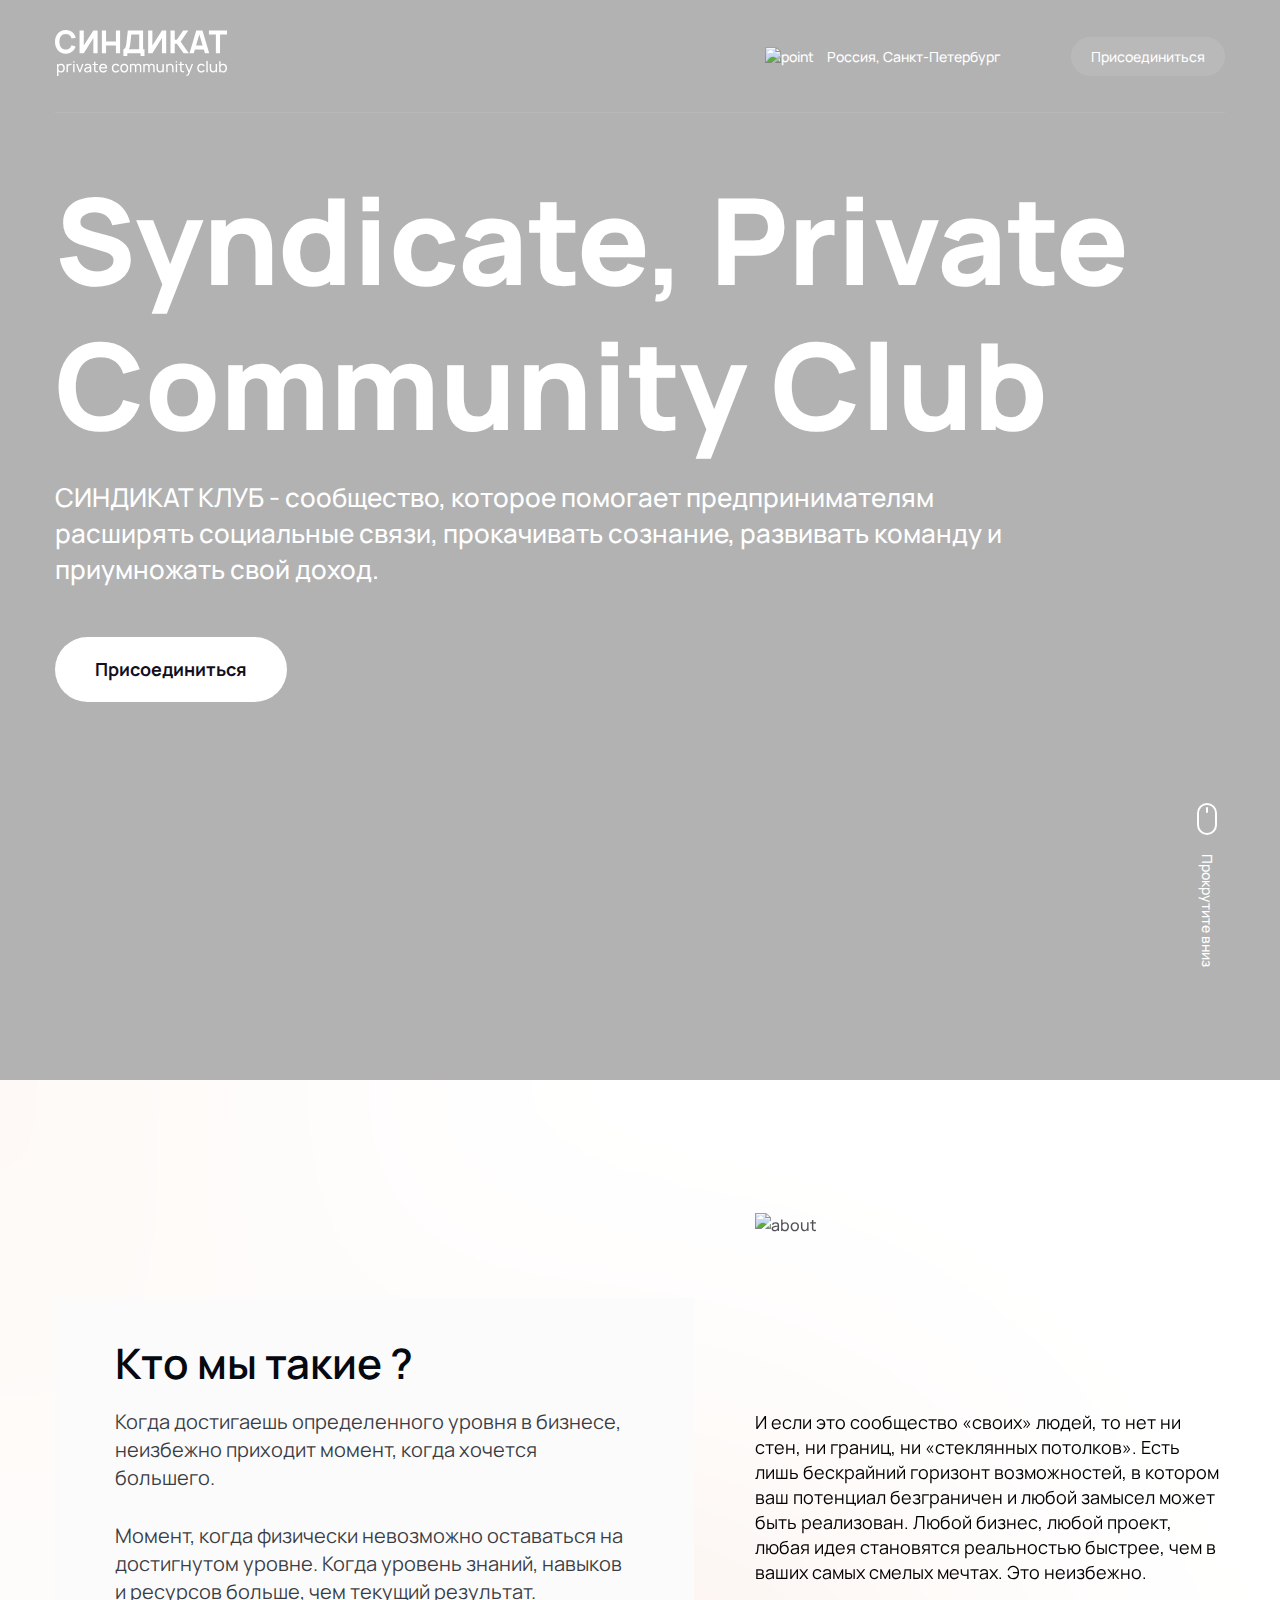
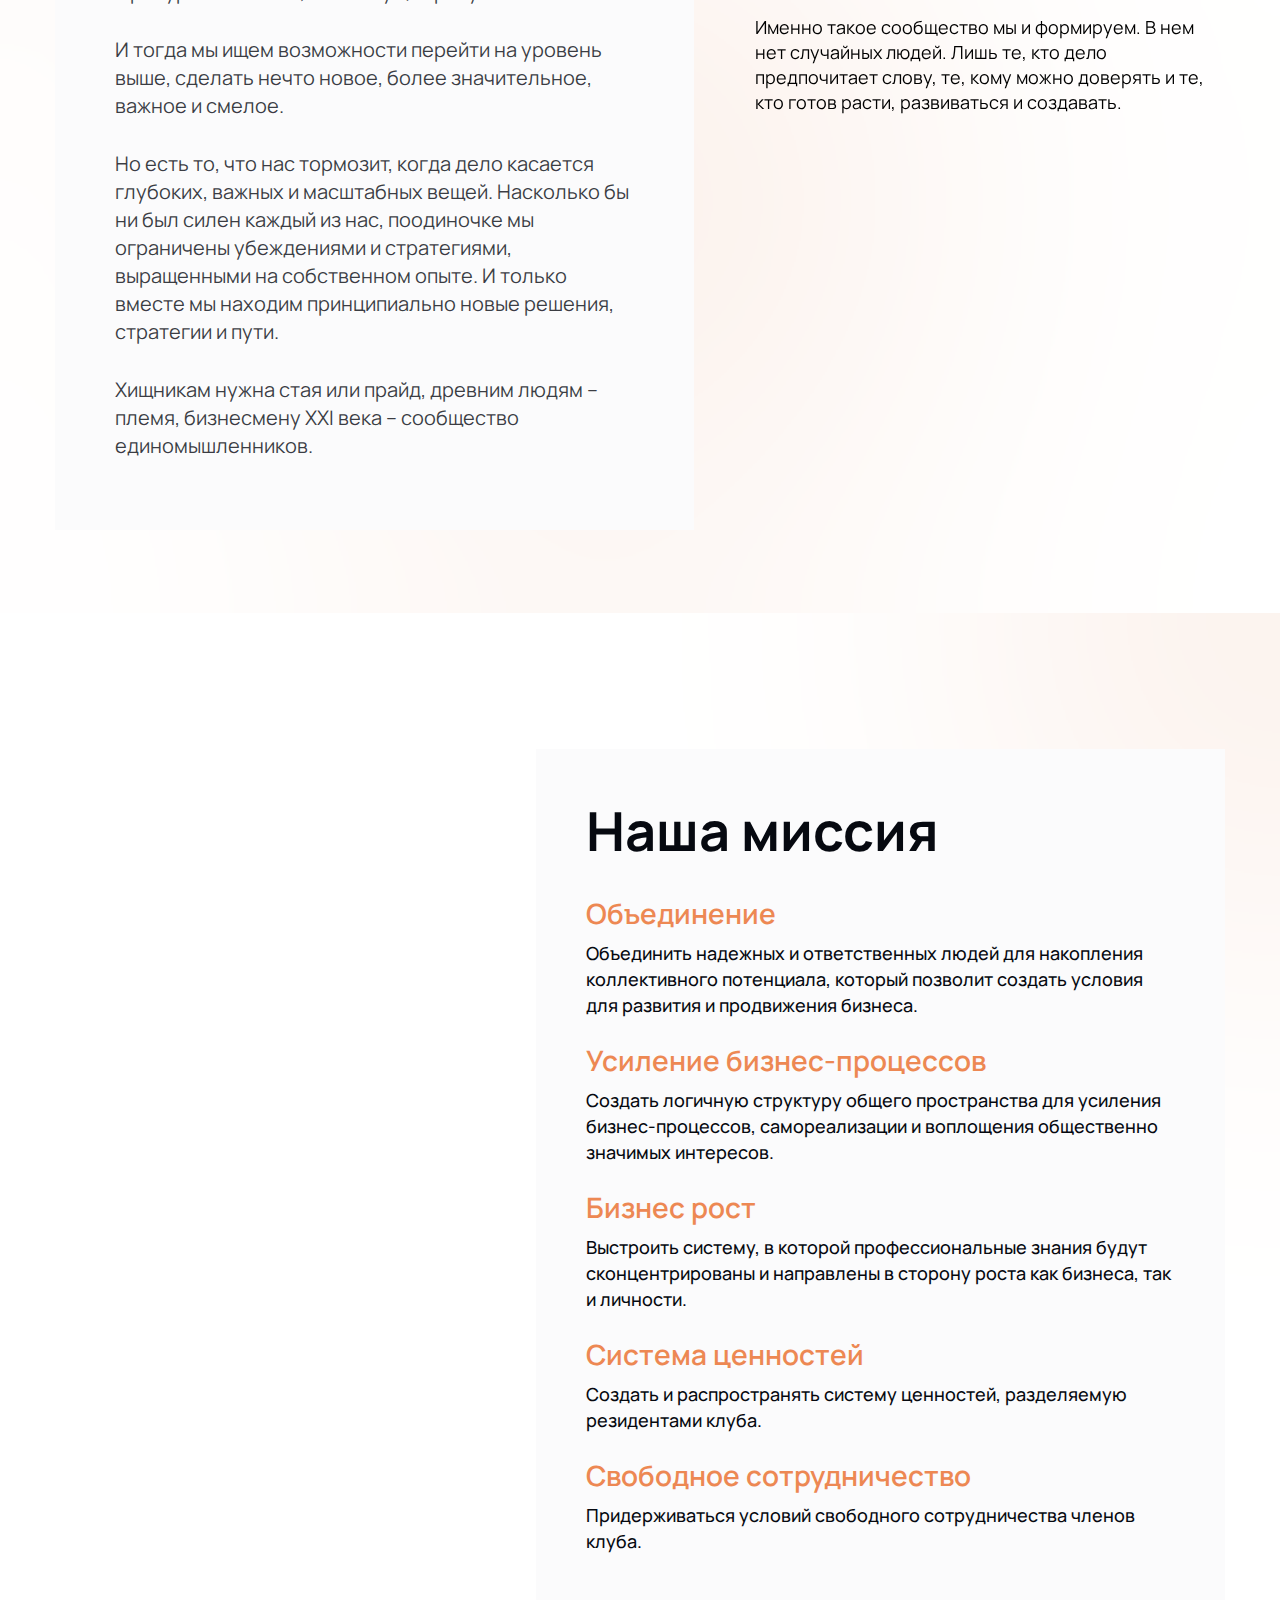
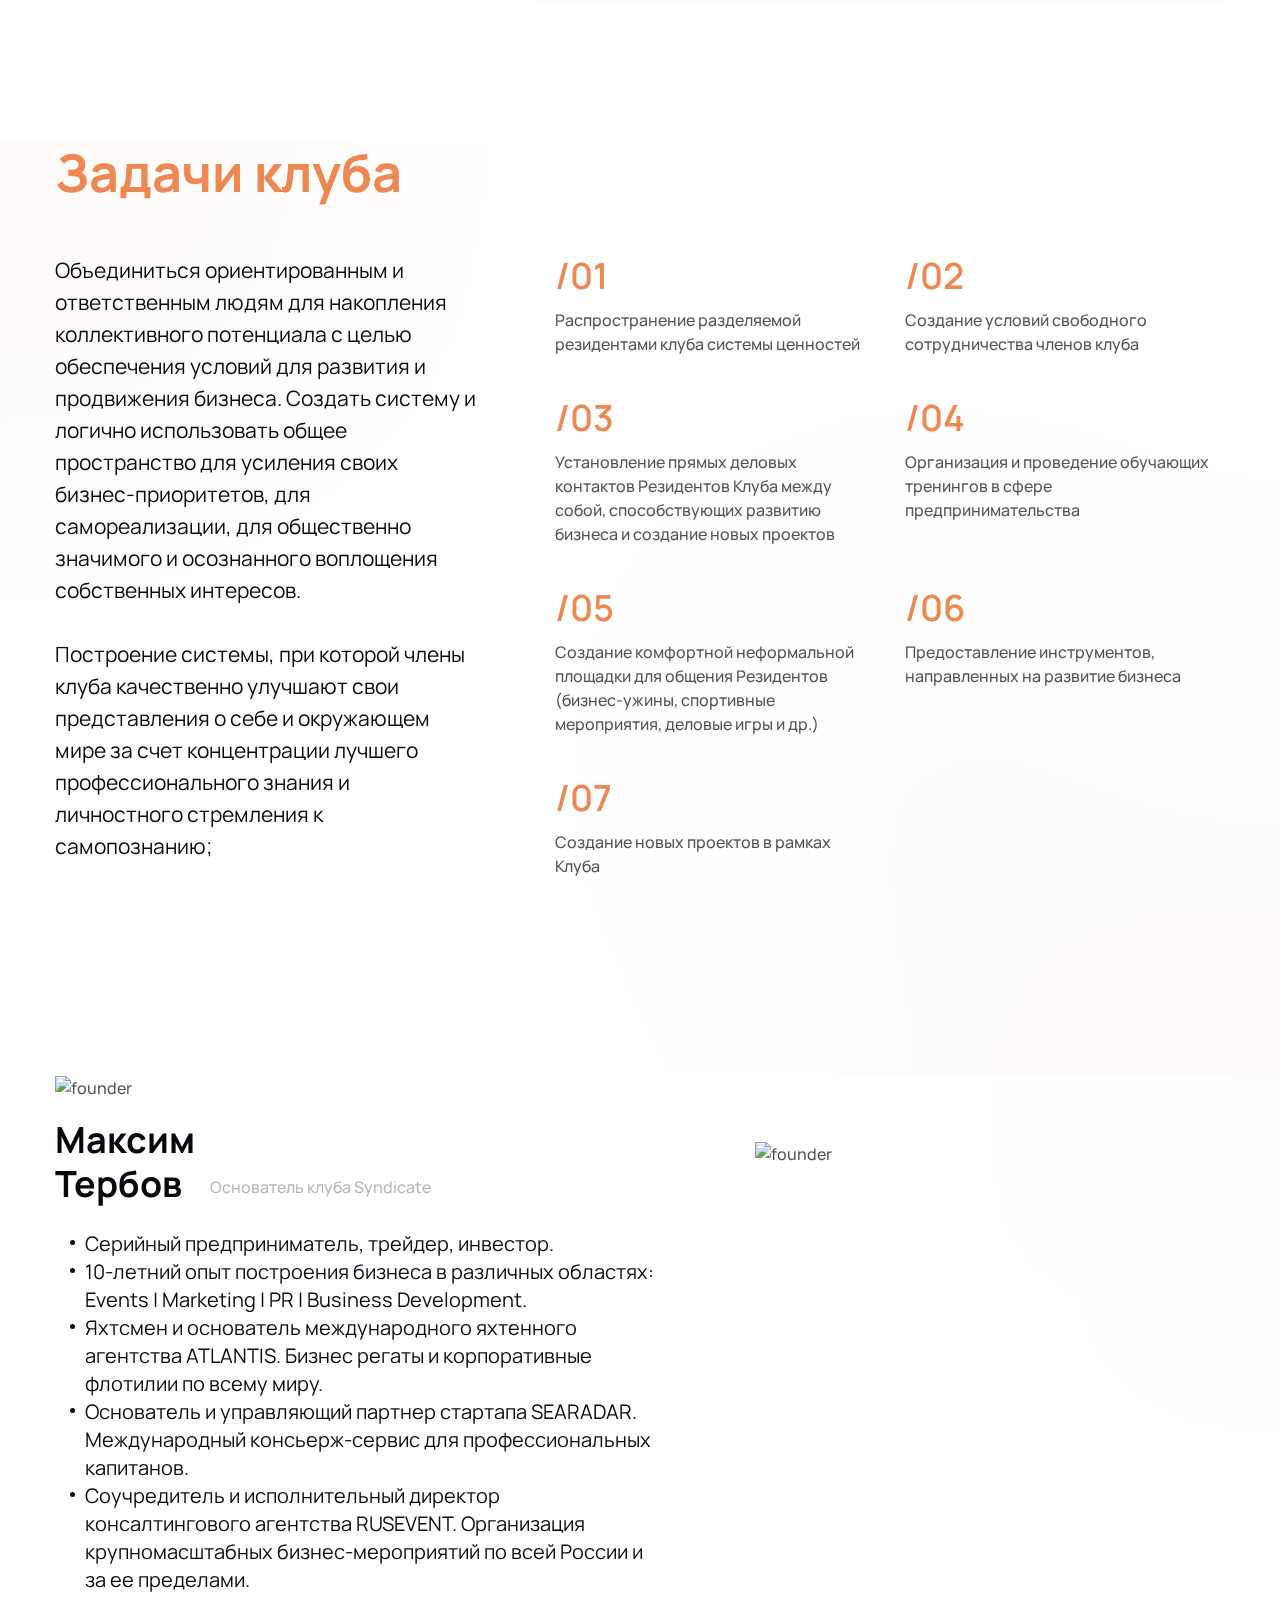
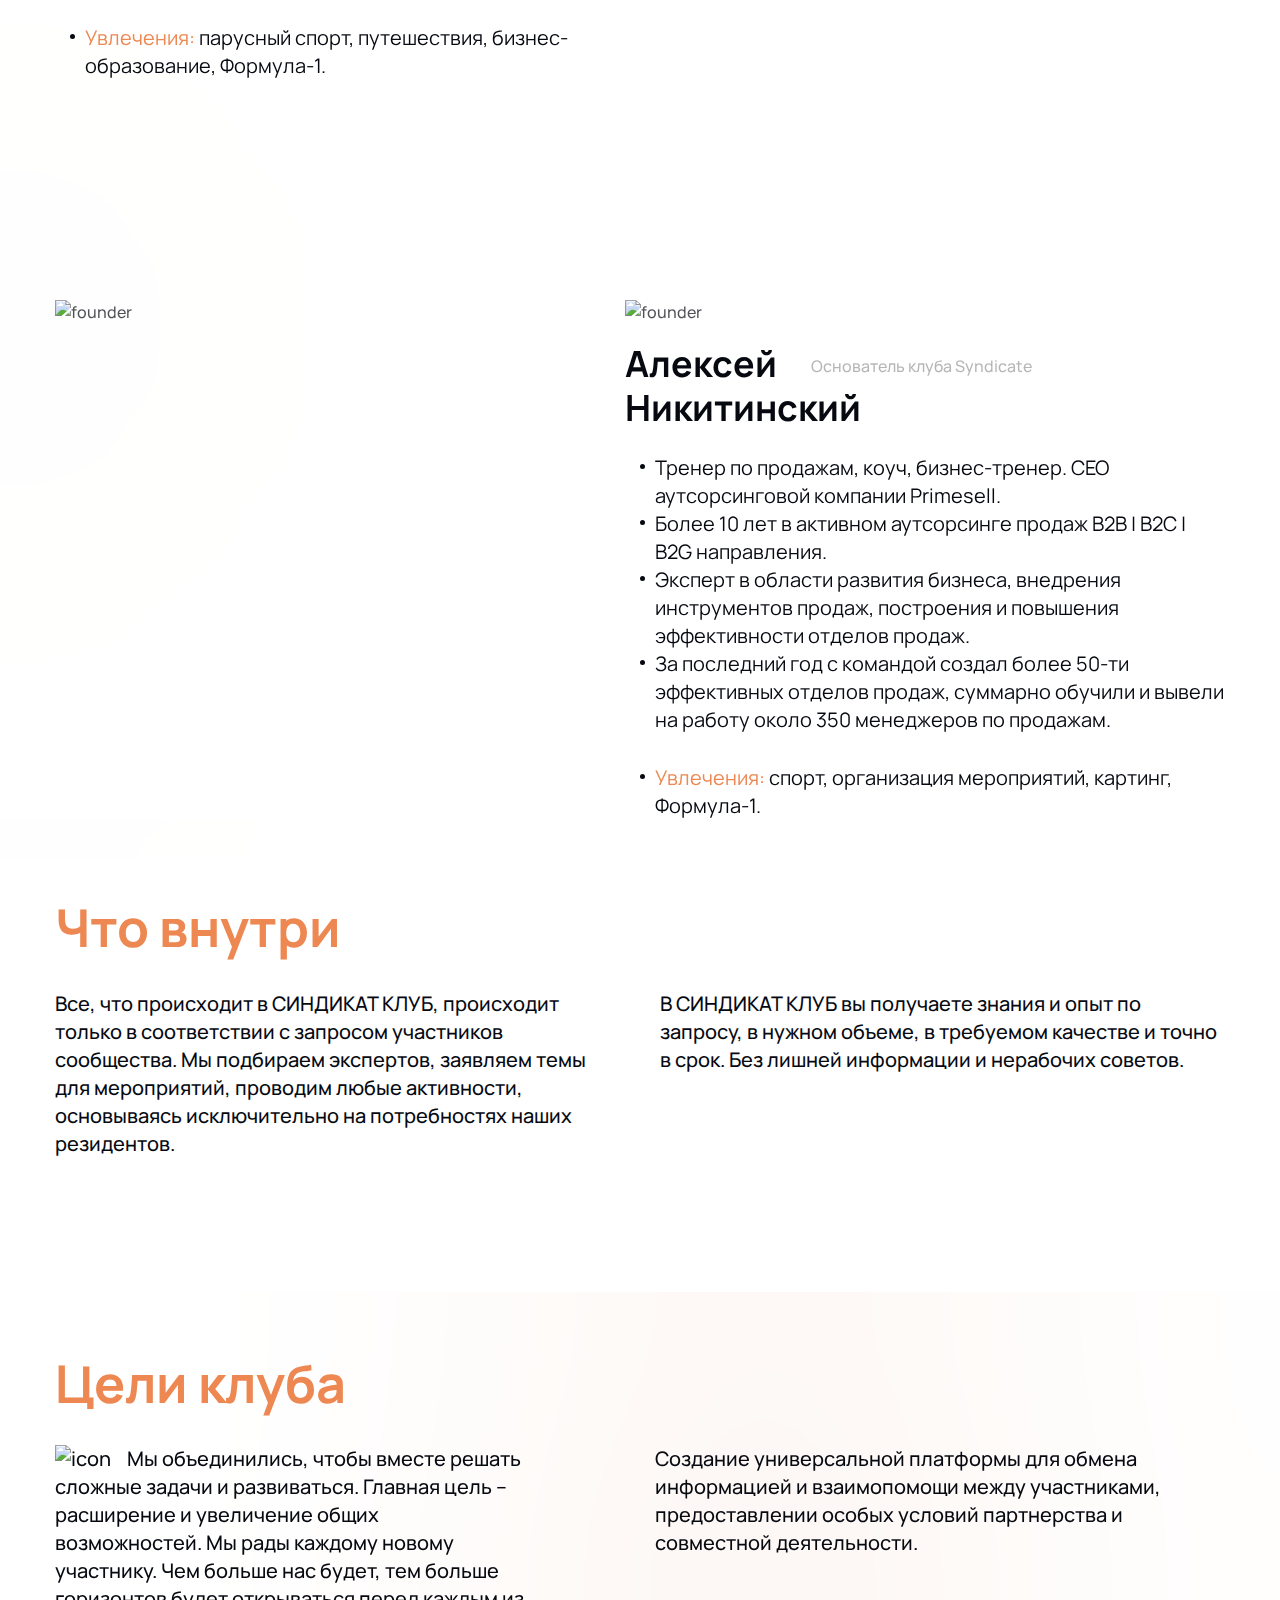
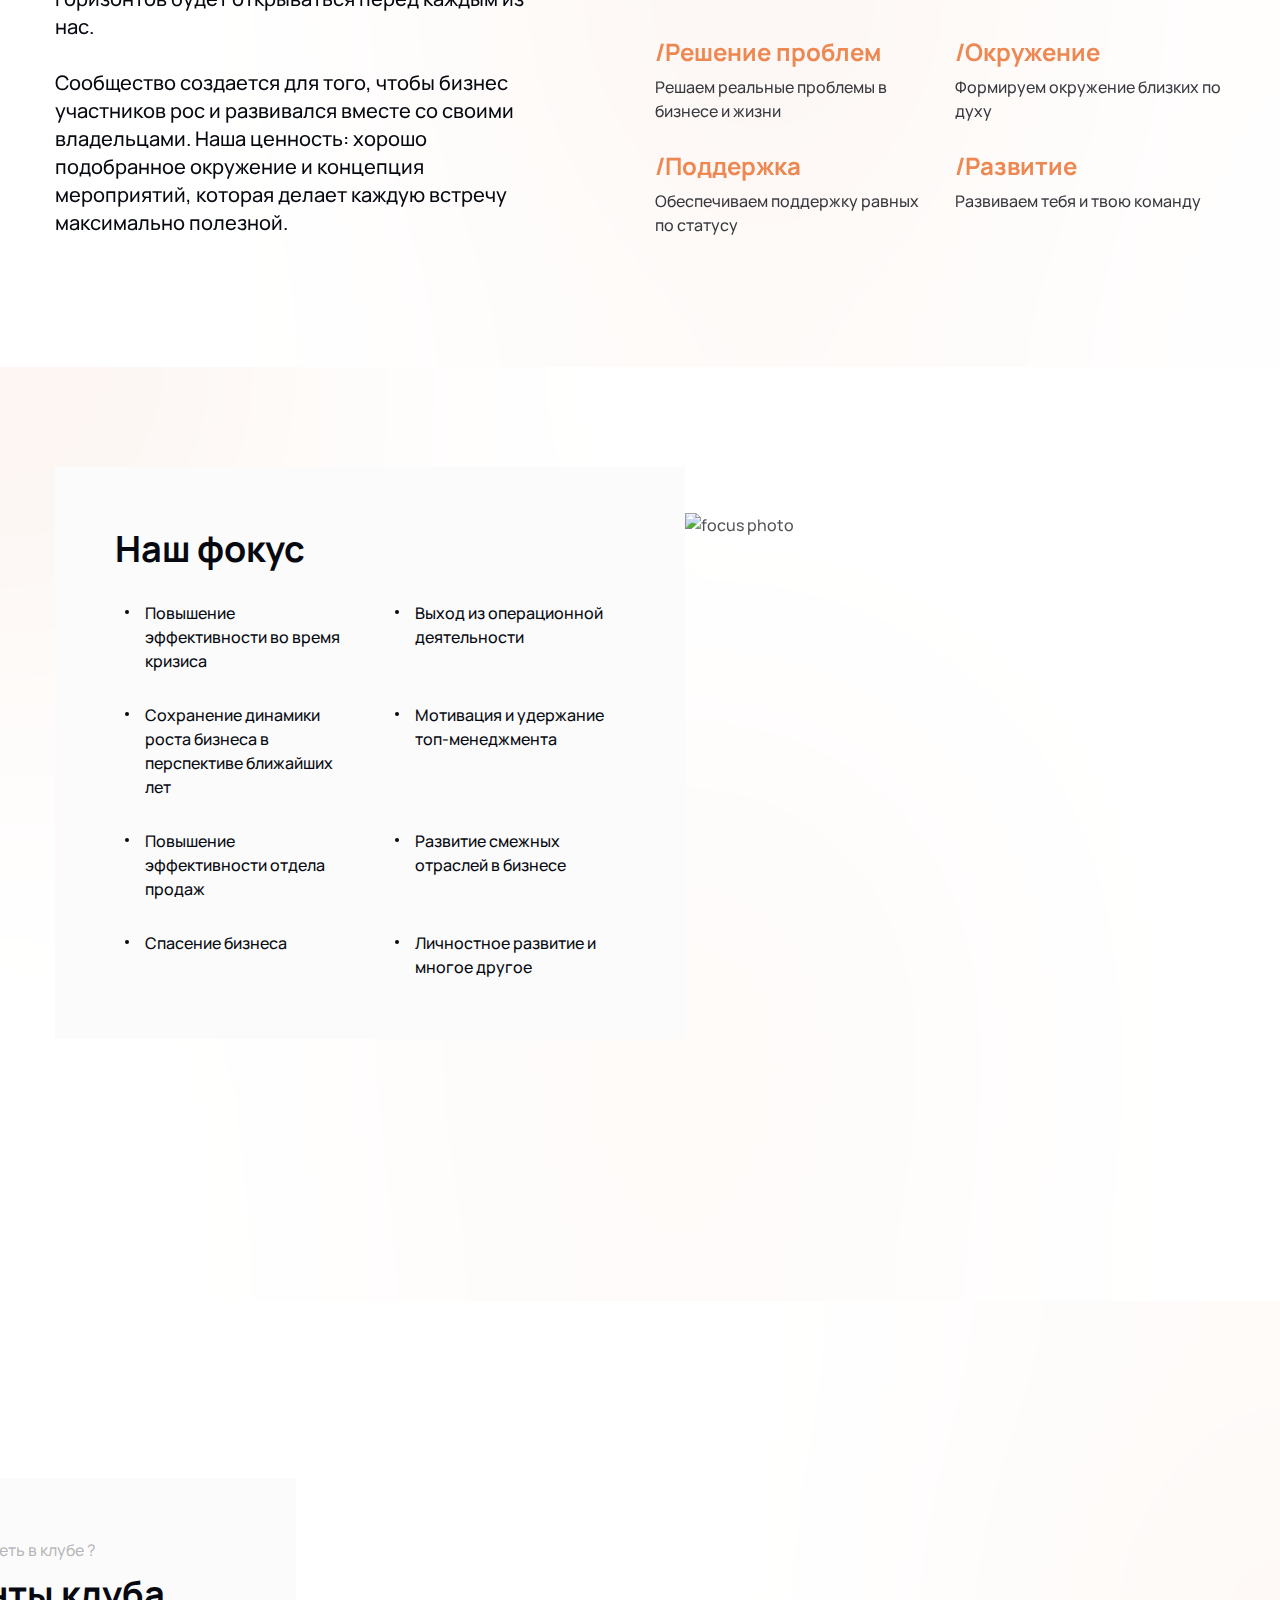
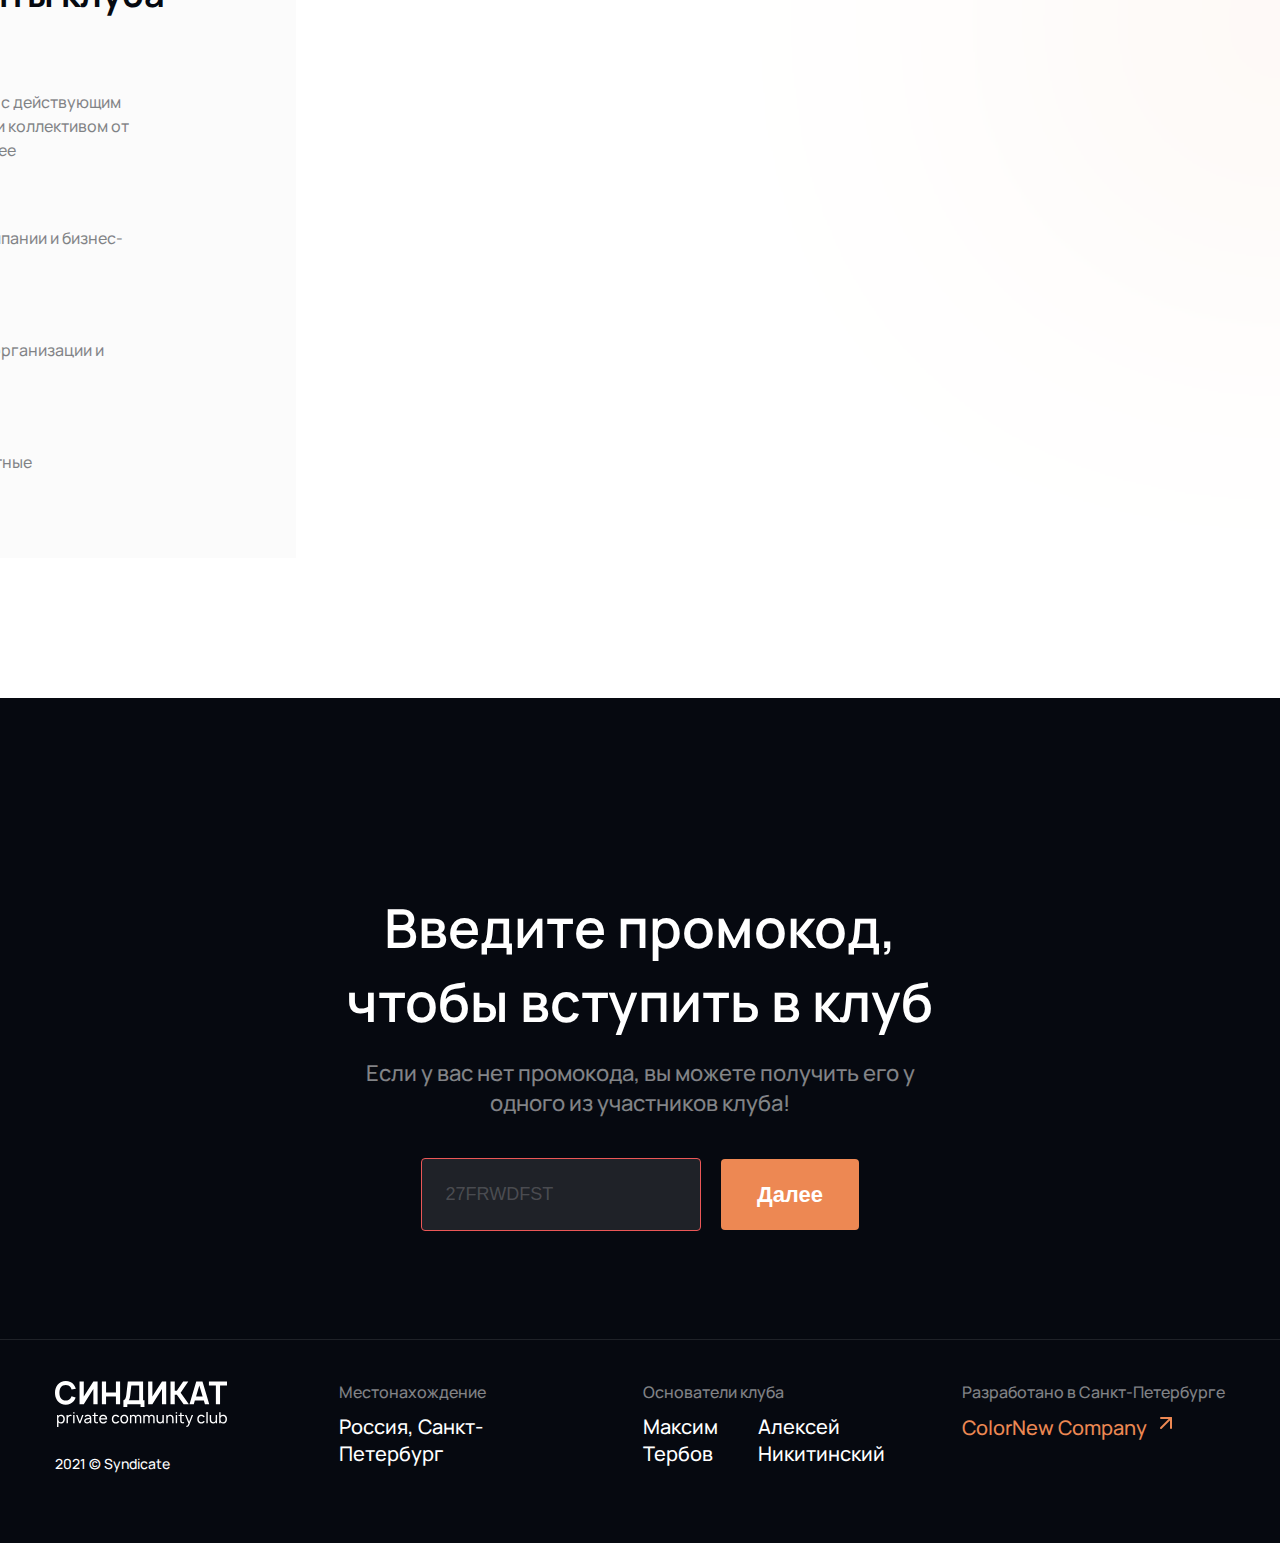
==== commit 039b958b: "fix checkbox" ====
--- a/index.html
+++ b/index.html
@@ -533,7 +533,7 @@
                                             <div class="dropdown-list">
                                                 <div class="checkbox">
                                                     <input type="checkbox" multiple name="Interests[]" class="check checkbox-custom" id="checkbox-1" value="Развлечение и активное времяпровождение"/>
-                                                    <label for="checkbox-1" class="checkbox-custom-label">Развлечение и активное времяпровождение</label>
+                                                    <label for="checkbox-1" class="checkbox-custom-label">Развлечение и активное <p style="margin-left: 30px">времяпровождение</p></label>
                                                 </div>
                                                 <div class="checkbox">
                                                     <input type="checkbox" multiple name="Interests[]" class="check checkbox-custom" id="checkbox-2" value="Полезные знакомства"/>
@@ -662,4 +662,4 @@
         </script>
         <script src="js/script.js"></script>
     </body>
-</html>+</html>
--- a/css/style.css
+++ b/css/style.css
@@ -57,6 +57,12 @@
 div {
   -webkit-box-sizing: border-box;
           box-sizing: border-box;
+}
+
+section {
+  -webkit-box-sizing: border-box;
+          box-sizing: border-box;
+  overflow-x: hidden;
 }
 
 ol,
@@ -2563,7 +2569,7 @@
   font-size: 14px;
   line-height: 19px;
   color: #FFFFFF;
-  margin-left: auto;
+  margin-top: 21px;
 }
 @media (max-width: 992px) {
   .footer__copyright {
@@ -2571,11 +2577,56 @@
     line-height: 16px;
     margin-left: 0;
     color: rgba(255, 255, 255, 0.5);
-    margin-top: 37px;
+    margin-top: 0;
+    margin-bottom: 21px;
   }
 }
 .footer__form-block {
   display: none;
+}
+.footer__right {
+  max-width: 278px;
+  margin-left: auto;
+}
+@media (max-width: 992px) {
+  .footer__right {
+    margin-left: 0;
+    margin-top: 21px;
+  }
+}
+.footer__right span {
+  font-weight: 500;
+  display: block;
+  font-size: 16px;
+  line-height: 22px;
+  color: rgba(255, 255, 255, 0.5);
+  margin-bottom: 10px;
+}
+@media (max-width: 992px) {
+  .footer__right span {
+    font-size: 14px;
+    line-height: 19px;
+  }
+}
+.footer__right a {
+  display: -webkit-box;
+  display: -ms-flexbox;
+  display: flex;
+  -webkit-box-align: center;
+      -ms-flex-align: center;
+          align-items: center;
+  font-weight: 500;
+  font-size: 20px;
+  line-height: 27px;
+  color: #ED8853;
+  text-decoration: none;
+}
+.footer__right a:hover {
+  text-decoration: underline;
+}
+.footer__right a .icon {
+  margin-left: 7px;
+  margin-top: -2px;
 }
 
 .form__row {
@@ -2800,6 +2851,63 @@
 .form__select:last-child {
   margin-right: 0;
 }
+.form__select .select2-dropdown {
+  border: 1px solid #383838;
+}
+.form__select .select2-container {
+  width: 100% !important;
+}
+.form__select .select2-container:focus {
+  outline: none;
+}
+.form__select .select2-container .select2-selection--single {
+  border-radius: 0;
+  border: 0;
+  border-bottom: 2px solid #606166;
+  height: 69px;
+  max-height: 69px;
+  background: transparent;
+}
+.form__select .select2-container .select2-selection--single .select2-selection__rendered {
+  font-size: 16px;
+  line-height: 22px;
+  color: rgba(255, 255, 255, 0.3);
+  padding: 28px 30px 14px 0;
+}
+.form__select .select2-container .select2-selection--single .select2-selection__arrow {
+  position: absolute;
+  width: 24px;
+  height: 24px;
+  right: 0;
+  top: 50%;
+  -webkit-transform: translateY(-50%);
+          transform: translateY(-50%);
+}
+.form__select .select2-container .select2-selection--single .select2-selection__arrow:before {
+  content: "";
+  display: block;
+  background: url("../images/svg/chevron-down.svg") no-repeat;
+  width: 24px;
+  height: 24px;
+}
+.form__select .select2-container .select2-selection--single .select2-selection__arrow b {
+  display: none;
+}
+.form__select .select2-container--open .select2-dropdown--below {
+  border: 1px solid #383838;
+  border-radius: 0;
+}
+.form__select .select2-container .select2-search--dropdown {
+  display: none;
+}
+.form__select .select2-container--default .select2-search--dropdown .select2-search__field {
+  border: 1px solid #383838;
+}
+.form__select .select__desc {
+  font-size: 14px;
+  line-height: 20px;
+  margin-top: 10px;
+}
 .form__policy {
   margin-left: 30px;
   margin-top: 19px;
@@ -2814,7 +2922,7 @@
             order: 0;
   }
 }
-.form__policy .checkbox .checkbox-custom-label {
+.form__policy .radio .radio-custom-label {
   font-size: 14px;
   line-height: 19px;
   margin-right: 0;
@@ -2823,12 +2931,12 @@
   margin-bottom: 0;
 }
 @media (max-width: 992px) {
-  .form__policy .checkbox .checkbox-custom-label {
+  .form__policy .radio .radio-custom-label {
     font-size: 10px;
     line-height: 14px;
   }
 }
-.form__policy .checkbox .checkbox-custom + .checkbox-custom-label:before {
+.form__policy .radio .radio-custom + .radio-custom-label:before {
   content: "";
   background: transparent;
   display: inline-block;
@@ -2838,19 +2946,20 @@
   width: 24px;
   height: 24px;
   background: rgba(255, 255, 255, 0.1);
-  border-radius: 2px;
+  border-radius: 50px;
   margin-bottom: 0;
 }
-.form__policy .checkbox .checkbox-custom:checked + .checkbox-custom-label:after {
-  content: "";
-  position: absolute;
-  top: 0;
-  left: 0;
-  background: url("../images/svg/check-white.svg") no-repeat;
-  width: 24px;
-  height: 24px;
-}
-.form__policy .checkbox .checkbox-custom:checked + .checkbox-custom-label {
+.form__policy .radio .radio-custom:checked + .radio-custom-label:after {
+  content: "";
+  position: absolute;
+  top: 5px;
+  left: 5px;
+  background: #07090f;
+  width: 10px;
+  height: 10px;
+  border-radius: 50%;
+}
+.form__policy .radio .radio-custom:checked + .radio-custom-label {
   color: #ffffff;
 }
 
@@ -2877,7 +2986,7 @@
   display: none;
   z-index: 10;
 }
-.dropdown .checkbox {
+.dropdown .radio {
   opacity: 0;
   -webkit-transition: opacity 0.2s;
   transition: opacity 0.2s;
@@ -2914,7 +3023,7 @@
 .dropdown.open .dropdown-list {
   display: block;
 }
-.dropdown.open .checkbox {
+.dropdown.open .radio {
   -webkit-transition: 2s opacity 2s;
   transition: 2s opacity 2s;
   opacity: 1;
@@ -2924,22 +3033,22 @@
           transform: translateY(-50%) rotate(-180deg);
 }
 
-.checkbox {
+.radio {
   margin-bottom: 20px;
 }
-.checkbox:last-child {
+.radio:last-child {
   margin-bottom: 0;
 }
-.checkbox .checkbox-custom {
+.radio .radio-custom {
   display: none;
 }
-.checkbox .checkbox-custom-label {
+.radio .radio-custom-label {
   display: inline-block;
   position: relative;
   vertical-align: middle;
   cursor: pointer;
 }
-.checkbox .checkbox-custom + .checkbox-custom-label:before {
+.radio .radio-custom + .radio-custom-label:before {
   content: "";
   background: transparent;
   display: inline-block;
@@ -2952,7 +3061,7 @@
   border-radius: 3px;
   margin-bottom: 0;
 }
-.checkbox .checkbox-custom:checked + .checkbox-custom-label:after {
+.radio .radio-custom:checked + .radio-custom-label:after {
   content: "";
   position: absolute;
   top: 0;
@@ -2961,7 +3070,7 @@
   width: 20px;
   height: 20px;
 }
-.checkbox .checkbox-custom-label {
+.radio .radio-custom-label {
   font-size: 16px;
   line-height: 16px;
   margin-right: 0;
@@ -3023,4 +3132,49 @@
     -webkit-transform: translateY(23px);
     transform: translateY(23px);
   }
-}+}
+.checkbox {
+  margin-bottom: 20px;
+}
+.checkbox:last-child {
+  margin-bottom: 0;
+}
+.checkbox .checkbox-custom {
+  display: none;
+}
+.checkbox .checkbox-custom-label {
+  display: inline-block;
+  position: relative;
+  vertical-align: middle;
+  cursor: pointer;
+}
+.checkbox .checkbox-custom + .checkbox-custom-label:before {
+  content: "";
+  background: transparent;
+  display: inline-block;
+  vertical-align: middle;
+  margin-right: 10px;
+  text-align: center;
+  width: 20px;
+  height: 20px;
+  background: rgba(6, 9, 16, 0.1);
+  border-radius: 3px;
+  margin-bottom: 0;
+}
+.checkbox .checkbox-custom:checked + .checkbox-custom-label:after {
+  content: "";
+  position: absolute;
+  top: 0;
+  left: 0;
+  background: url("../images/svg/check.svg") no-repeat;
+  width: 20px;
+  height: 20px;
+}
+.checkbox .checkbox-custom-label {
+  font-size: 16px;
+  line-height: 16px;
+  margin-right: 0;
+  margin-left: 0;
+  color: #060910;
+  margin-bottom: 0;
+}
